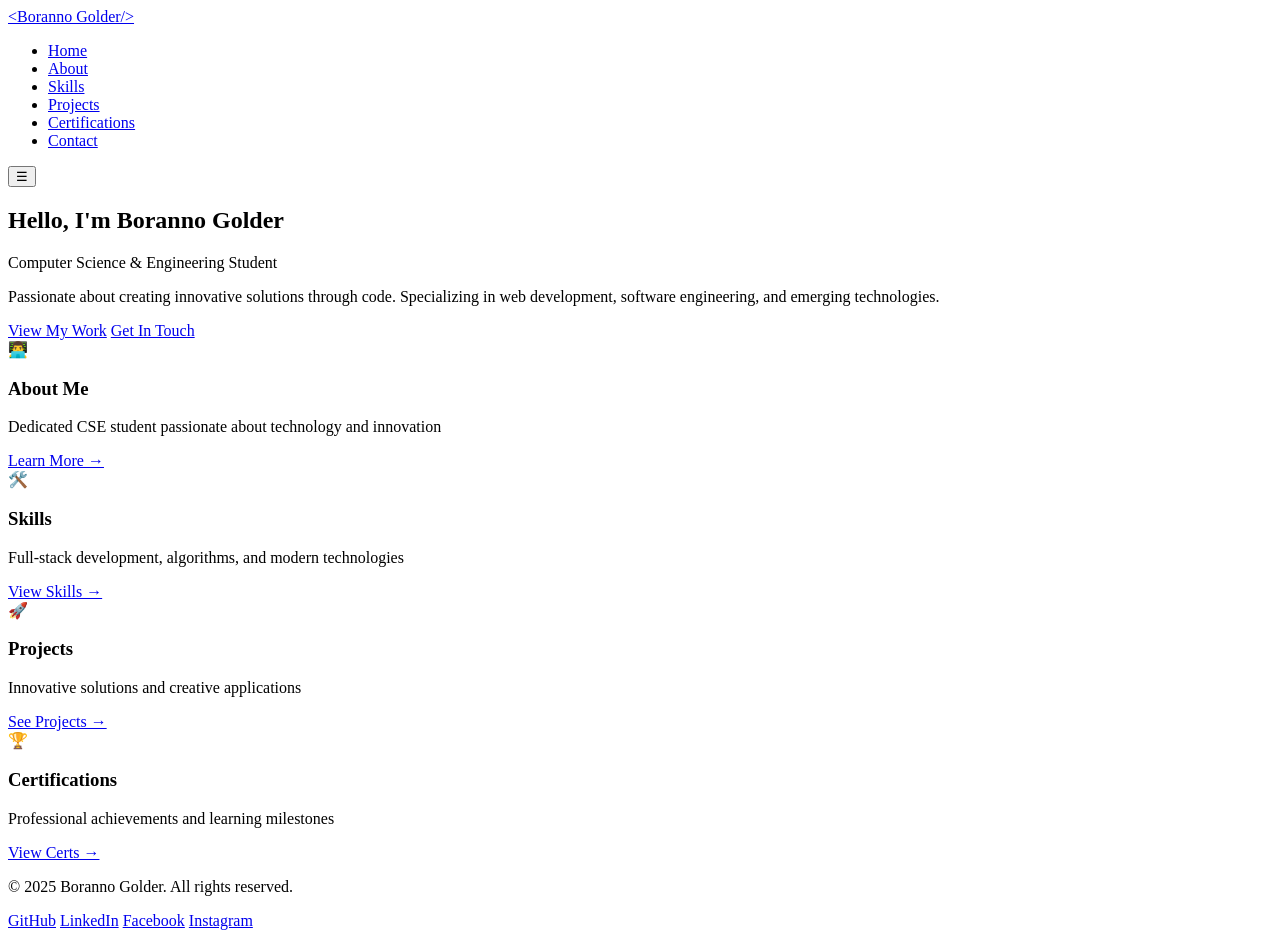
==== index.html @ efaedea8 "initial commit" ====
<!DOCTYPE html>
<html lang="en">
<head>
    <meta charset="UTF-8">
    <meta name="viewport" content="width=device-width, initial-scale=1.0">
    <title>Your Name - CSE Portfolio</title>
    <link rel="stylesheet" href="styles.css">
</head>
<body>
    <!-- Navigation -->
    <nav class="navbar" id="navbar">
        <div class="nav-container">
            <a href="index.html" class="logo">&lt;Boranno Golder/&gt;</a>
            <ul class="nav-links" id="nav-links">
                <li><a href="index.html" class="nav-link active">Home</a></li>
                <li><a href="about.html" class="nav-link">About</a></li>
                <li><a href="skills.html" class="nav-link">Skills</a></li>
                <li><a href="projects.html" class="nav-link">Projects</a></li>
                <li><a href="certifications.html" class="nav-link">Certifications</a></li>
                <li><a href="contact.html" class="nav-link">Contact</a></li>
            </ul>
            <button class="mobile-menu-btn" id="mobile-menu-btn">☰</button>
        </div>
    </nav>

    <main>
        <!-- Home Section -->
        <section class="section home-section visible">
            <div class="section-content">
                <h1 class="hero-title">Hello, I'm Boranno Golder</h1>
                <p class="hero-subtitle">Computer Science & Engineering Student</p>
                <p class="hero-description">
                    Passionate about creating innovative solutions through code. 
                    Specializing in web development, software engineering, and emerging technologies.
                </p>
                <div class="cta-buttons">
                    <a href="projects.html" class="btn">View My Work</a>
                    <a href="contact.html" class="btn secondary">Get In Touch</a>
                </div>
            </div>
        </section>

        <!-- Quick Overview Section -->
        <section class="section overview-section visible">
            <div class="section-content">
                <div class="overview-grid">
                    <div class="overview-card">
                        <div class="card-icon">👨‍💻</div>
                        <h3>About Me</h3>
                        <p>Dedicated CSE student passionate about technology and innovation</p>
                        <a href="about.html" class="card-link">Learn More →</a>
                    </div>
                    <div class="overview-card">
                        <div class="card-icon">🛠️</div>
                        <h3>Skills</h3>
                        <p>Full-stack development, algorithms, and modern technologies</p>
                        <a href="skills.html" class="card-link">View Skills →</a>
                    </div>
                    <div class="overview-card">
                        <div class="card-icon">🚀</div>
                        <h3>Projects</h3>
                        <p>Innovative solutions and creative applications</p>
                        <a href="projects.html" class="card-link">See Projects →</a>
                    </div>
                    <div class="overview-card">
                        <div class="card-icon">🏆</div>
                        <h3>Certifications</h3>
                        <p>Professional achievements and learning milestones</p>
                        <a href="certifications.html" class="card-link">View Certs →</a>
                    </div>
                </div>
            </div>
        </section>
    </main>

    <footer class="footer">
        <div class="footer-content">
            <p>&copy; 2025 Boranno Golder. All rights reserved.</p>
            <div class="social-links">
                <a href="https://github.com/boranno" class="social-link">GitHub</a>
                <a href="https://www.linkedin.com/in/boranno-golder/" class="social-link">LinkedIn</a>
                <a href="https://www.facebook.com/boranno.golder.7" class="social-link">Facebook</a>
                <a href="https://www.instagram.com/boranno_golder/" class="social-link">Instagram</a>
            </div>
        </div>
    </footer>

    <script src="script.js"></script>
</body>
</html>
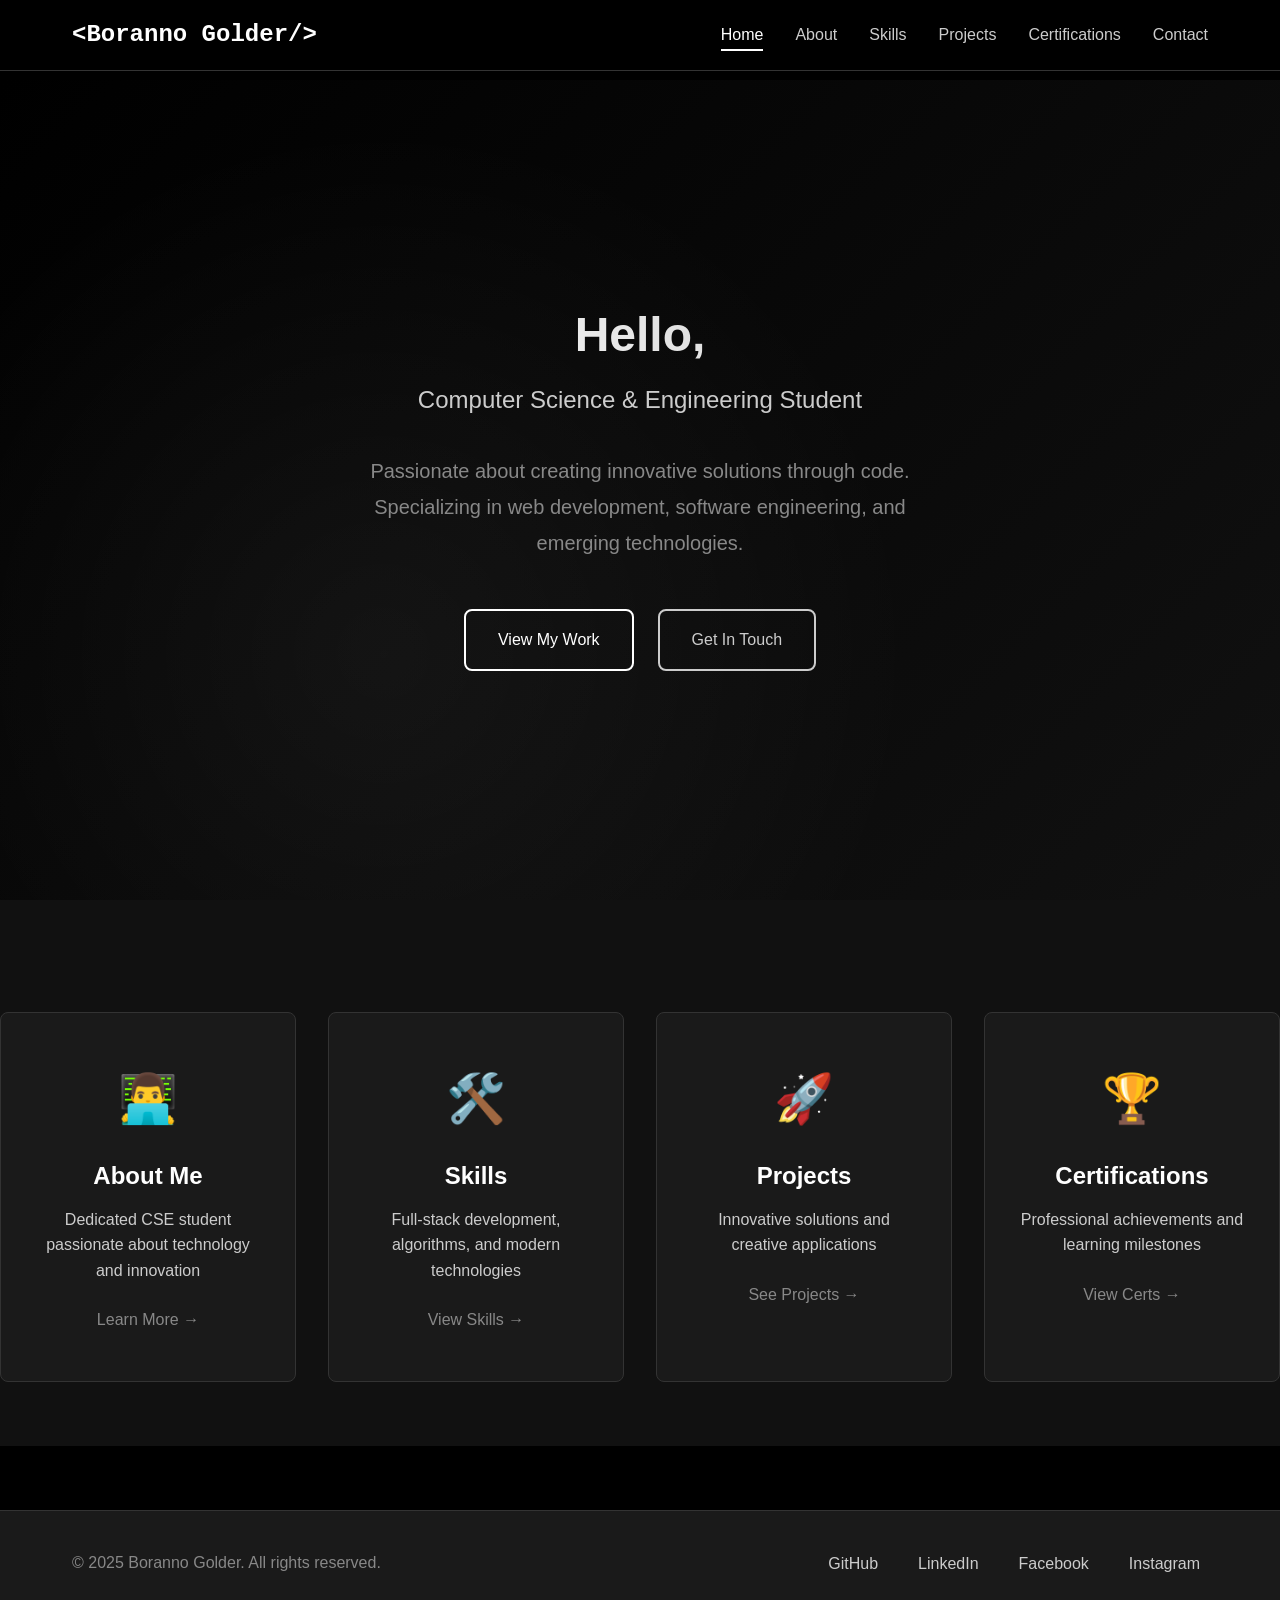
==== commit ec246214: "new change" ====
--- a/index.html
+++ b/index.html
@@ -3,7 +3,7 @@
 <head>
     <meta charset="UTF-8">
     <meta name="viewport" content="width=device-width, initial-scale=1.0">
-    <title>Your Name - CSE Portfolio</title>
+    <title>Boranno Golder - CSE Portfolio</title>
     <link rel="stylesheet" href="styles.css">
 </head>
 <body>
@@ -87,4 +87,4 @@
 
     <script src="script.js"></script>
 </body>
-</html>+</html>
--- a/styles.css
+++ b/styles.css
@@ -0,0 +1,826 @@
+/* ===== ROOT CSS VARIABLES ===== */
+/* Customize these values to change the entire site's appearance */
+
+:root {
+    /* Color Palette - Customize these values */
+    --primary-bg: #000000;
+    --secondary-bg: #111111;
+    --card-bg: #1a1a1a;
+    --text-primary: #ffffff;
+    --text-secondary: #cccccc;
+    --text-muted: #888888;
+    --accent-color: #ffffff;
+    --border-color: #333333;
+    --hover-bg: #222222;
+    
+    /* Typography - Customize fonts and sizes */
+    --font-primary: 'Segoe UI', Tahoma, Geneva, Verdana, sans-serif;
+    --font-mono: 'Courier New', monospace;
+    --font-size-base: 16px;
+    --font-size-sm: 0.875rem;
+    --font-size-lg: 1.25rem;
+    --font-size-xl: 1.5rem;
+    --font-size-2xl: 2rem;
+    --font-size-3xl: 3rem;
+    
+    /* Spacing - Customize layout spacing */
+    --spacing-xs: 0.5rem;
+    --spacing-sm: 1rem;
+    --spacing-md: 1.5rem;
+    --spacing-lg: 2rem;
+    --spacing-xl: 3rem;
+    --spacing-2xl: 4rem;
+    
+    /* Animation - Customize transition speeds */
+    --transition-fast: 0.2s;
+    --transition-normal: 0.3s;
+    --transition-slow: 0.5s;
+    
+    /* Layout - Customize breakpoints and sizes */
+    --max-width: 1200px;
+    --border-radius: 8px;
+    --box-shadow: 0 4px 6px rgba(255, 255, 255, 0.1);
+    
+    /* Responsive breakpoints */
+    --breakpoint-sm: 480px;
+    --breakpoint-md: 768px;
+    --breakpoint-lg: 1024px;
+    --breakpoint-xl: 1200px;
+}
+
+/* ===== RESET AND BASE STYLES ===== */
+* {
+    margin: 0;
+    padding: 0;
+    box-sizing: border-box;
+}
+
+*::before,
+*::after {
+    box-sizing: border-box;
+}
+
+html {
+    scroll-behavior: smooth;
+}
+
+body {
+    font-family: var(--font-primary);
+    background-color: var(--primary-bg);
+    color: var(--text-primary);
+    line-height: 1.6;
+    font-size: var(--font-size-base);
+    overflow-x: hidden;
+    -webkit-font-smoothing: antialiased;
+    -moz-osx-font-smoothing: grayscale;
+}
+
+/* ===== TYPOGRAPHY BASE ===== */
+h1, h2, h3, h4, h5, h6 {
+    font-weight: 600;
+    line-height: 1.2;
+    margin-bottom: var(--spacing-sm);
+}
+
+h1 { font-size: var(--font-size-3xl); }
+h2 { font-size: var(--font-size-2xl); }
+h3 { font-size: var(--font-size-xl); }
+h4 { font-size: var(--font-size-lg); }
+h5 { font-size: var(--font-size-base); }
+h6 { font-size: var(--font-size-sm); }
+
+p {
+    margin-bottom: var(--spacing-md);
+    color: var(--text-secondary);
+    line-height: 1.8;
+}
+
+a {
+    color: var(--accent-color);
+    text-decoration: none;
+    transition: color var(--transition-fast) ease;
+}
+
+a:hover {
+    color: var(--text-primary);
+}
+
+/* ===== LAYOUT COMPONENTS ===== */
+.container {
+    max-width: var(--max-width);
+    margin: 0 auto;
+    padding: 0 var(--spacing-lg);
+}
+
+.section {
+    padding: var(--spacing-2xl) 0;
+    background: linear-gradient(135deg, var(--primary-bg) 0%, var(--secondary-bg) 100%);
+}
+
+.section-header {
+    text-align: center;
+    margin-bottom: var(--spacing-xl);
+}
+
+.section-header h2 {
+    color: var(--accent-color);
+    margin-bottom: var(--spacing-sm);
+}
+
+.section-header p {
+    color: var(--text-secondary);
+    max-width: 600px;
+    margin: 0 auto;
+}
+
+/* ===== COMMON UI COMPONENTS ===== */
+.btn {
+    display: inline-flex;
+    align-items: center;
+    gap: var(--spacing-xs);
+    padding: var(--spacing-sm) var(--spacing-lg);
+    border: 2px solid var(--accent-color);
+    background: transparent;
+    color: var(--accent-color);
+    text-decoration: none;
+    border-radius: var(--border-radius);
+    transition: all var(--transition-normal) ease;
+    font-weight: 500;
+    cursor: pointer;
+    font-family: inherit;
+    font-size: inherit;
+}
+
+.btn:hover {
+    background: var(--accent-color);
+    color: var(--primary-bg);
+    transform: translateY(-2px);
+    box-shadow: var(--box-shadow);
+}
+
+.btn.secondary {
+    border-color: var(--text-secondary);
+    color: var(--text-secondary);
+}
+
+.btn.secondary:hover {
+    background: var(--text-secondary);
+    color: var(--primary-bg);
+}
+
+.btn.primary {
+    background: var(--accent-color);
+    color: var(--primary-bg);
+}
+
+.btn.primary:hover {
+    background: transparent;
+    color: var(--accent-color);
+}
+
+/* ===== CARD COMPONENTS ===== */
+.card {
+    background: var(--card-bg);
+    border-radius: var(--border-radius);
+    border: 1px solid var(--border-color);
+    padding: var(--spacing-lg);
+    transition: all var(--transition-normal) ease;
+}
+
+.card:hover {
+    transform: translateY(-5px);
+    box-shadow: var(--box-shadow);
+}
+
+.card-header {
+    margin-bottom: var(--spacing-md);
+}
+
+.card-title {
+    color: var(--accent-color);
+    margin-bottom: var(--spacing-xs);
+}
+
+.card-content {
+    color: var(--text-secondary);
+}
+
+/* ===== FORM COMPONENTS ===== */
+.form-group {
+    margin-bottom: var(--spacing-md);
+}
+
+.form-group label {
+    display: block;
+    margin-bottom: var(--spacing-xs);
+    color: var(--text-secondary);
+    font-weight: 500;
+}
+
+.form-control {
+    width: 100%;
+    padding: var(--spacing-sm);
+    background: var(--hover-bg);
+    border: 1px solid var(--border-color);
+    border-radius: var(--border-radius);
+    color: var(--text-primary);
+    font-family: inherit;
+    font-size: inherit;
+    transition: border-color var(--transition-fast) ease;
+}
+
+.form-control:focus {
+    outline: none;
+    border-color: var(--accent-color);
+    box-shadow: 0 0 0 2px rgba(255, 255, 255, 0.1);
+}
+
+.form-control::placeholder {
+    color: var(--text-muted);
+}
+
+textarea.form-control {
+    resize: vertical;
+    min-height: 120px;
+}
+
+/* ===== GRID SYSTEM ===== */
+.grid {
+    display: grid;
+    gap: var(--spacing-lg);
+}
+
+.grid-2 { grid-template-columns: repeat(2, 1fr); }
+.grid-3 { grid-template-columns: repeat(3, 1fr); }
+.grid-4 { grid-template-columns: repeat(4, 1fr); }
+
+.grid-auto-fit {
+    grid-template-columns: repeat(auto-fit, minmax(300px, 1fr));
+}
+
+.grid-auto-fill {
+    grid-template-columns: repeat(auto-fill, minmax(300px, 1fr));
+}
+
+/* ===== UTILITY CLASSES ===== */
+.text-center { text-align: center; }
+.text-left { text-align: left; }
+.text-right { text-align: right; }
+
+.text-primary { color: var(--text-primary); }
+.text-secondary { color: var(--text-secondary); }
+.text-muted { color: var(--text-muted); }
+.text-accent { color: var(--accent-color); }
+
+.bg-primary { background-color: var(--primary-bg); }
+.bg-secondary { background-color: var(--secondary-bg); }
+.bg-card { background-color: var(--card-bg); }
+
+.hidden { display: none; }
+.visible { display: block; }
+
+.mb-0 { margin-bottom: 0; }
+.mb-xs { margin-bottom: var(--spacing-xs); }
+.mb-sm { margin-bottom: var(--spacing-sm); }
+.mb-md { margin-bottom: var(--spacing-md); }
+.mb-lg { margin-bottom: var(--spacing-lg); }
+.mb-xl { margin-bottom: var(--spacing-xl); }
+
+.mt-0 { margin-top: 0; }
+.mt-xs { margin-top: var(--spacing-xs); }
+.mt-sm { margin-top: var(--spacing-sm); }
+.mt-md { margin-top: var(--spacing-md); }
+.mt-lg { margin-top: var(--spacing-lg); }
+.mt-xl { margin-top: var(--spacing-xl); }
+
+/* ===== ANIMATIONS ===== */
+@keyframes fadeInUp {
+    from {
+        opacity: 0;
+        transform: translateY(30px);
+    }
+    to {
+        opacity: 1;
+        transform: translateY(0);
+    }
+}
+
+@keyframes fadeIn {
+    from { opacity: 0; }
+    to { opacity: 1; }
+}
+
+@keyframes slideInLeft {
+    from {
+        opacity: 0;
+        transform: translateX(-30px);
+    }
+    to {
+        opacity: 1;
+        transform: translateX(0);
+    }
+}
+
+@keyframes slideInRight {
+    from {
+        opacity: 0;
+        transform: translateX(30px);
+    }
+    to {
+        opacity: 1;
+        transform: translateX(0);
+    }
+}
+
+@keyframes pulse {
+    0%, 100% { transform: scale(1); }
+    50% { transform: scale(1.05); }
+}
+
+/* Animation utility classes */
+.animate-fadeInUp { animation: fadeInUp 1s ease both; }
+.animate-fadeIn { animation: fadeIn 1s ease both; }
+.animate-slideInLeft { animation: slideInLeft 1s ease both; }
+.animate-slideInRight { animation: slideInRight 1s ease both; }
+.animate-pulse { animation: pulse 2s infinite; }
+
+/* ===== SCROLLBAR CUSTOMIZATION ===== */
+::-webkit-scrollbar {
+    width: 8px;
+}
+
+::-webkit-scrollbar-track {
+    background: var(--primary-bg);
+}
+
+::-webkit-scrollbar-thumb {
+    background: var(--border-color);
+    border-radius: 4px;
+}
+
+::-webkit-scrollbar-thumb:hover {
+    background: var(--text-muted);
+}
+
+/* ===== RESPONSIVE DESIGN ===== */
+@media (max-width: 768px) {
+    :root {
+        --font-size-3xl: 2rem;
+        --font-size-2xl: 1.5rem;
+        --spacing-xl: 2rem;
+        --spacing-2xl: 3rem;
+    }
+    
+    .container {
+        padding: 0 var(--spacing-sm);
+    }
+    
+    .section {
+        padding: var(--spacing-xl) 0;
+    }
+    
+    .grid-2,
+    .grid-3,
+    .grid-4 {
+        grid-template-columns: 1fr;
+    }
+    
+    .btn {
+        width: 100%;
+        justify-content: center;
+    }
+}
+
+@media (max-width: 480px) {
+    .section {
+        padding: var(--spacing-lg) 0;
+    }
+    
+    .container {
+        padding: 0 var(--spacing-xs);
+    }
+}
+
+
+
+/* ===== HOME PAGE ADDITIONS TO ROOT CSS ===== */
+/* Add these styles to your existing root CSS */
+
+/* ===== NAVIGATION STYLES ===== */
+.navbar {
+    position: fixed;
+    top: 0;
+    width: 100%;
+    background: rgba(0, 0, 0, 0.95);
+    backdrop-filter: blur(10px);
+    z-index: 1000;
+    padding: var(--spacing-sm) 0;
+    border-bottom: 1px solid var(--border-color);
+    transition: all var(--transition-normal) ease;
+}
+
+.navbar.scrolled {
+    background: rgba(0, 0, 0, 0.98);
+    box-shadow: var(--box-shadow);
+}
+
+.nav-container {
+    max-width: var(--max-width);
+    margin: 0 auto;
+    display: flex;
+    justify-content: space-between;
+    align-items: center;
+    padding: 0 var(--spacing-lg);
+}
+
+.logo {
+    font-size: var(--font-size-xl);
+    font-weight: bold;
+    color: var(--accent-color);
+    text-decoration: none;
+    font-family: var(--font-mono);
+    transition: color var(--transition-fast) ease;
+}
+
+.logo:hover {
+    color: var(--text-primary);
+}
+
+.nav-links {
+    display: flex;
+    list-style: none;
+    gap: var(--spacing-lg);
+    margin: 0;
+    padding: 0;
+}
+
+.nav-link {
+    color: var(--text-secondary);
+    text-decoration: none;
+    transition: color var(--transition-fast) ease;
+    position: relative;
+    padding: var(--spacing-xs) 0;
+    font-weight: 500;
+}
+
+.nav-link:hover,
+.nav-link.active {
+    color: var(--accent-color);
+}
+
+.nav-link::after {
+    content: '';
+    position: absolute;
+    bottom: 0;
+    left: 0;
+    width: 0;
+    height: 2px;
+    background: var(--accent-color);
+    transition: width var(--transition-normal) ease;
+}
+
+.nav-link:hover::after,
+.nav-link.active::after {
+    width: 100%;
+}
+
+.mobile-menu-btn {
+    display: none;
+    background: none;
+    border: none;
+    color: var(--text-primary);
+    font-size: 1.5rem;
+    cursor: pointer;
+    padding: var(--spacing-xs);
+}
+
+/* ===== MAIN CONTENT ===== */
+main {
+    margin-top: 80px;
+}
+
+/* ===== HOME SECTION ===== */
+.home-section {
+    min-height: calc(100vh - 80px);
+    display: flex;
+    align-items: center;
+    justify-content: center;
+    text-align: center;
+    background: linear-gradient(135deg, var(--primary-bg) 0%, var(--secondary-bg) 100%);
+    position: relative;
+    overflow: hidden;
+}
+
+.home-section::before {
+    content: '';
+    position: absolute;
+    top: 0;
+    left: 0;
+    right: 0;
+    bottom: 0;
+    background: radial-gradient(circle at 30% 70%, rgba(255, 255, 255, 0.05) 0%, transparent 50%);
+    pointer-events: none;
+}
+
+.hero-title {
+    font-size: var(--font-size-3xl);
+    margin-bottom: var(--spacing-sm);
+    background: linear-gradient(45deg, var(--accent-color), var(--text-secondary));
+    background-clip: text;
+    -webkit-background-clip: text;
+    -webkit-text-fill-color: transparent;
+    animation: fadeInUp 1s ease;
+    font-weight: 700;
+    line-height: 1.1;
+}
+
+.hero-subtitle {
+    font-size: var(--font-size-xl);
+    color: var(--text-secondary);
+    margin-bottom: var(--spacing-lg);
+    animation: fadeInUp 1s ease 0.2s both;
+    font-weight: 500;
+}
+
+.hero-description {
+    font-size: var(--font-size-lg);
+    color: var(--text-muted);
+    max-width: 600px;
+    margin: 0 auto var(--spacing-xl);
+    animation: fadeInUp 1s ease 0.4s both;
+    line-height: 1.8;
+}
+
+.cta-buttons {
+    display: flex;
+    gap: var(--spacing-md);
+    justify-content: center;
+    flex-wrap: wrap;
+    animation: fadeInUp 1s ease 0.6s both;
+}
+
+/* ===== OVERVIEW SECTION ===== */
+.overview-section {
+    background: var(--secondary-bg);
+    padding: var(--spacing-2xl) 0;
+}
+
+.overview-grid {
+    display: grid;
+    grid-template-columns: repeat(auto-fit, minmax(280px, 1fr));
+    gap: var(--spacing-lg);
+    margin-top: var(--spacing-xl);
+}
+
+.overview-card {
+    background: var(--card-bg);
+    padding: var(--spacing-xl) var(--spacing-lg);
+    border-radius: var(--border-radius);
+    border: 1px solid var(--border-color);
+    text-align: center;
+    transition: all var(--transition-normal) ease;
+    position: relative;
+    overflow: hidden;
+}
+
+.overview-card:hover {
+    transform: translateY(-10px);
+    box-shadow: var(--box-shadow);
+    border-color: var(--accent-color);
+}
+
+.overview-card::before {
+    content: '';
+    position: absolute;
+    top: 0;
+    left: -100%;
+    width: 100%;
+    height: 100%;
+    background: linear-gradient(90deg, transparent, rgba(255, 255, 255, 0.05), transparent);
+    transition: left var(--transition-slow) ease;
+}
+
+.overview-card:hover::before {
+    left: 100%;
+}
+
+.card-icon {
+    font-size: 3rem;
+    margin-bottom: var(--spacing-md);
+    display: block;
+}
+
+.overview-card h3 {
+    color: var(--accent-color);
+    margin-bottom: var(--spacing-sm);
+    font-size: var(--font-size-xl);
+}
+
+.overview-card p {
+    color: var(--text-secondary);
+    margin-bottom: var(--spacing-md);
+    line-height: 1.6;
+}
+
+.card-link {
+    color: var(--text-muted);
+    text-decoration: none;
+    font-weight: 500;
+    transition: color var(--transition-fast) ease;
+    display: inline-flex;
+    align-items: center;
+    gap: var(--spacing-xs);
+}
+
+.card-link:hover {
+    color: var(--accent-color);
+}
+
+/* ===== ABOUT SECTION ===== */
+.about-section .section-content {
+    max-width: var(--max-width);
+    margin: 0 auto;
+    padding: 0 var(--spacing-lg);
+}
+
+.about-hero {
+    display: grid;
+    grid-template-columns: minmax(260px, 380px) 1fr;
+    gap: var(--spacing-2xl);
+    align-items: center;
+    padding: var(--spacing-xl) 0;
+}
+
+.about-image {
+    position: relative;
+    display: flex;
+    justify-content: center;
+    align-items: center;
+}
+
+.image-frame {
+    position: relative;
+    width: 100%;
+    border-radius: 32px;
+    overflow: hidden;
+    padding: 10px;
+    background: linear-gradient(145deg, rgba(255, 255, 255, 0.08), rgba(255, 255, 255, 0.02));
+    box-shadow: 0 25px 55px rgba(0, 0, 0, 0.35);
+}
+
+.about-photo {
+    display: block;
+    width: 100%;
+    aspect-ratio: 1 / 1;
+    object-fit: cover;
+    border-radius: 24px;
+    transition: transform var(--transition-normal) ease, filter var(--transition-normal) ease;
+}
+
+.about-image::after {
+    content: '';
+    position: absolute;
+    bottom: -10px;
+    right: -10px;
+    width: 85%;
+    height: 85%;
+    background: rgba(255, 255, 255, 0.06);
+    border-radius: 32px;
+    filter: blur(20px);
+    z-index: -1;
+}
+
+.about-photo:hover {
+    transform: scale(1.02);
+}
+
+.about-content .page-title {
+    font-size: var(--font-size-3xl);
+    color: var(--accent-color);
+    margin-bottom: var(--spacing-md);
+    line-height: 1.05;
+}
+
+.about-intro {
+    color: var(--text-secondary);
+    font-size: var(--font-size-lg);
+    line-height: 1.9;
+    max-width: 720px;
+}
+
+@media (max-width: 900px) {
+    .about-hero {
+        grid-template-columns: 1fr;
+        text-align: center;
+    }
+
+    .about-content {
+        align-self: center;
+    }
+}
+
+@media (max-width: 560px) {
+    .image-frame {
+        padding: 8px;
+    }
+
+    .about-image::after {
+        display: none;
+    }
+}
+
+/* ===== FOOTER ===== */
+.footer {
+    background: var(--card-bg);
+    border-top: 1px solid var(--border-color);
+    padding: var(--spacing-lg) 0;
+    margin-top: var(--spacing-2xl);
+}
+
+.footer-content {
+    max-width: var(--max-width);
+    margin: 0 auto;
+    padding: 0 var(--spacing-lg);
+    display: flex;
+    justify-content: space-between;
+    align-items: center;
+    flex-wrap: wrap;
+    gap: var(--spacing-md);
+}
+
+.footer-content p {
+    color: var(--text-muted);
+    margin: 0;
+}
+
+.social-links {
+    display: flex;
+    gap: var(--spacing-md);
+}
+
+.social-link {
+    color: var(--text-secondary);
+    text-decoration: none;
+    transition: color var(--transition-fast) ease;
+    padding: var(--spacing-xs);
+}
+
+.social-link:hover {
+    color: var(--accent-color);
+}
+
+/* ===== RESPONSIVE UPDATES ===== */
+@media (max-width: 768px) {
+    .nav-links {
+        display: none;
+        position: absolute;
+        top: 100%;
+        left: 0;
+        width: 100%;
+        background: var(--primary-bg);
+        flex-direction: column;
+        padding: var(--spacing-md);
+        border-top: 1px solid var(--border-color);
+        box-shadow: var(--box-shadow);
+    }
+    
+    .nav-links.active {
+        display: flex;
+    }
+    
+    .mobile-menu-btn {
+        display: block;
+    }
+    
+    .hero-title {
+        font-size: var(--font-size-2xl);
+    }
+    
+    .cta-buttons {
+        flex-direction: column;
+        align-items: center;
+    }
+    
+    .overview-grid {
+        grid-template-columns: 1fr;
+    }
+    
+    .footer-content {
+        flex-direction: column;
+        text-align: center;
+    }
+}
+
+@media (max-width: 480px) {
+    .nav-container {
+        padding: 0 var(--spacing-sm);
+    }
+    
+    .home-section .section-content {
+        padding: var(--spacing-lg) var(--spacing-sm);
+    }
+    
+    .overview-card {
+        padding: var(--spacing-lg);
+    }
+}
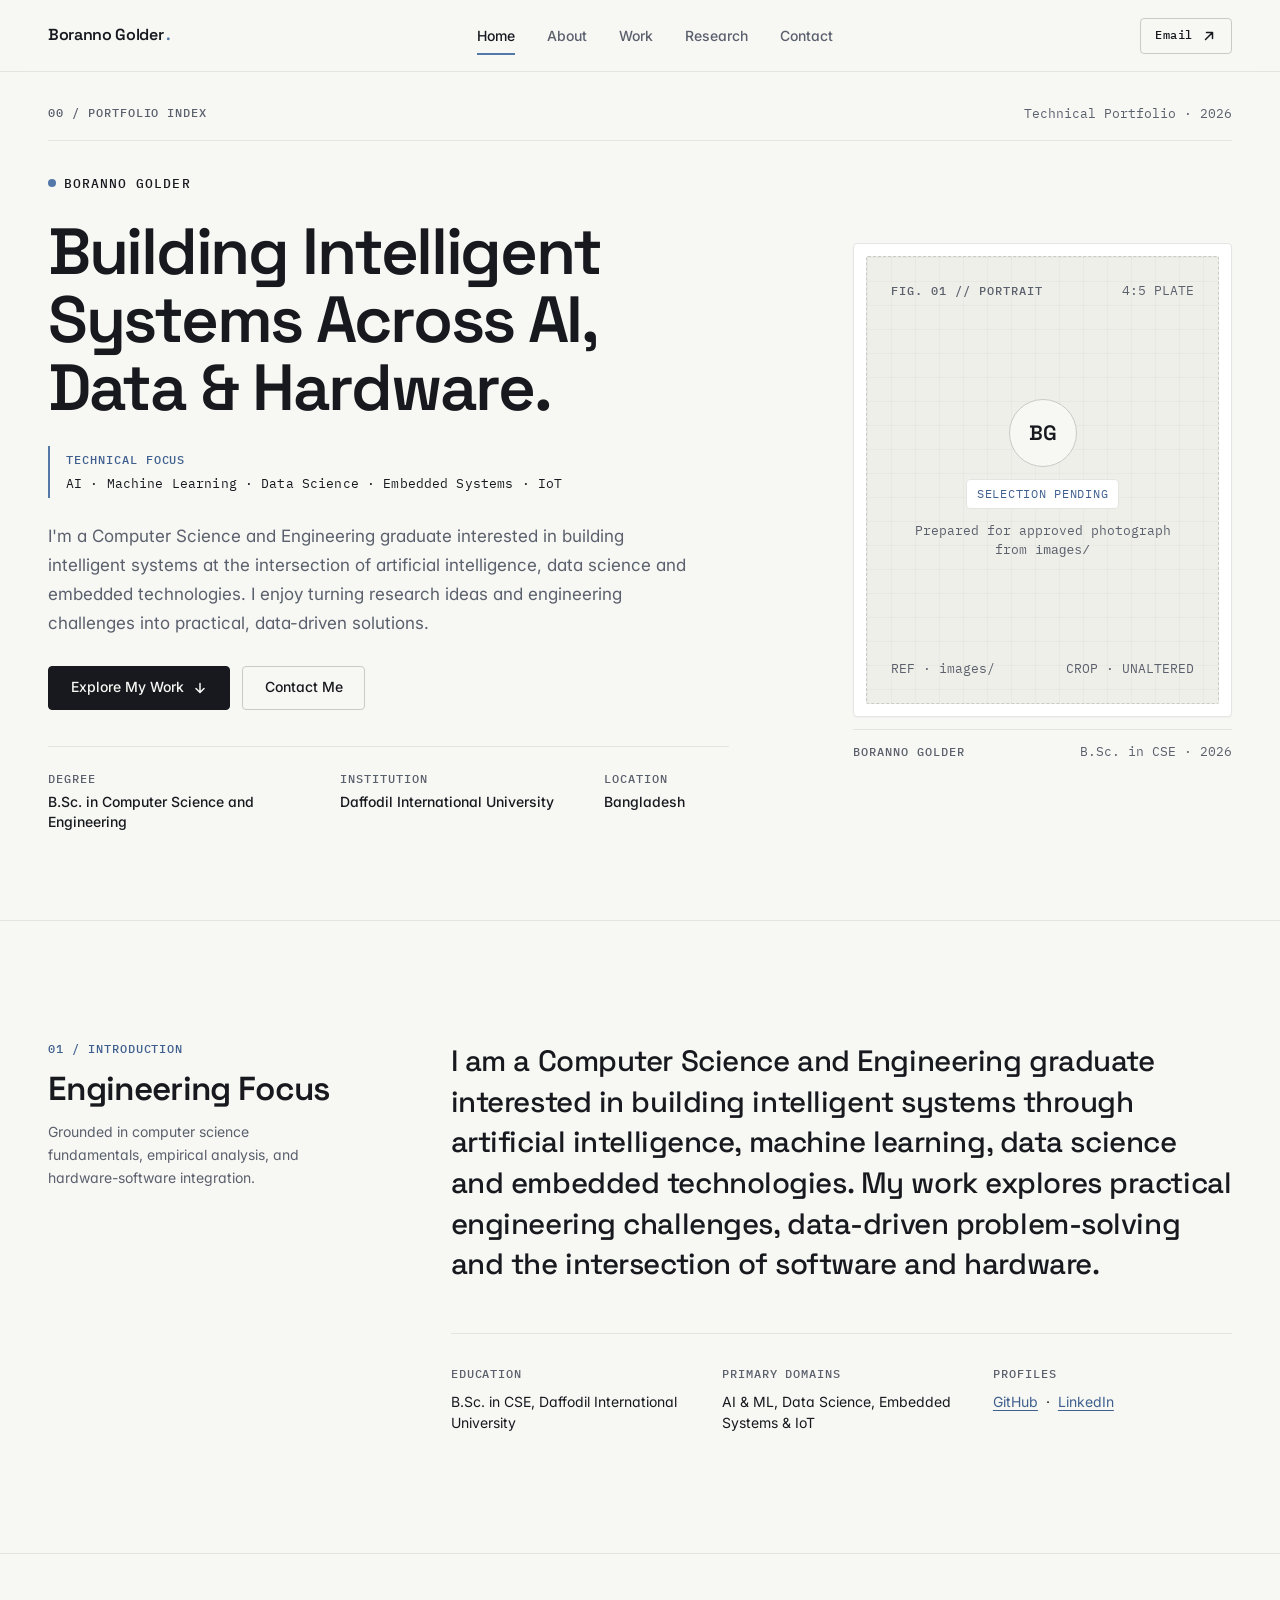
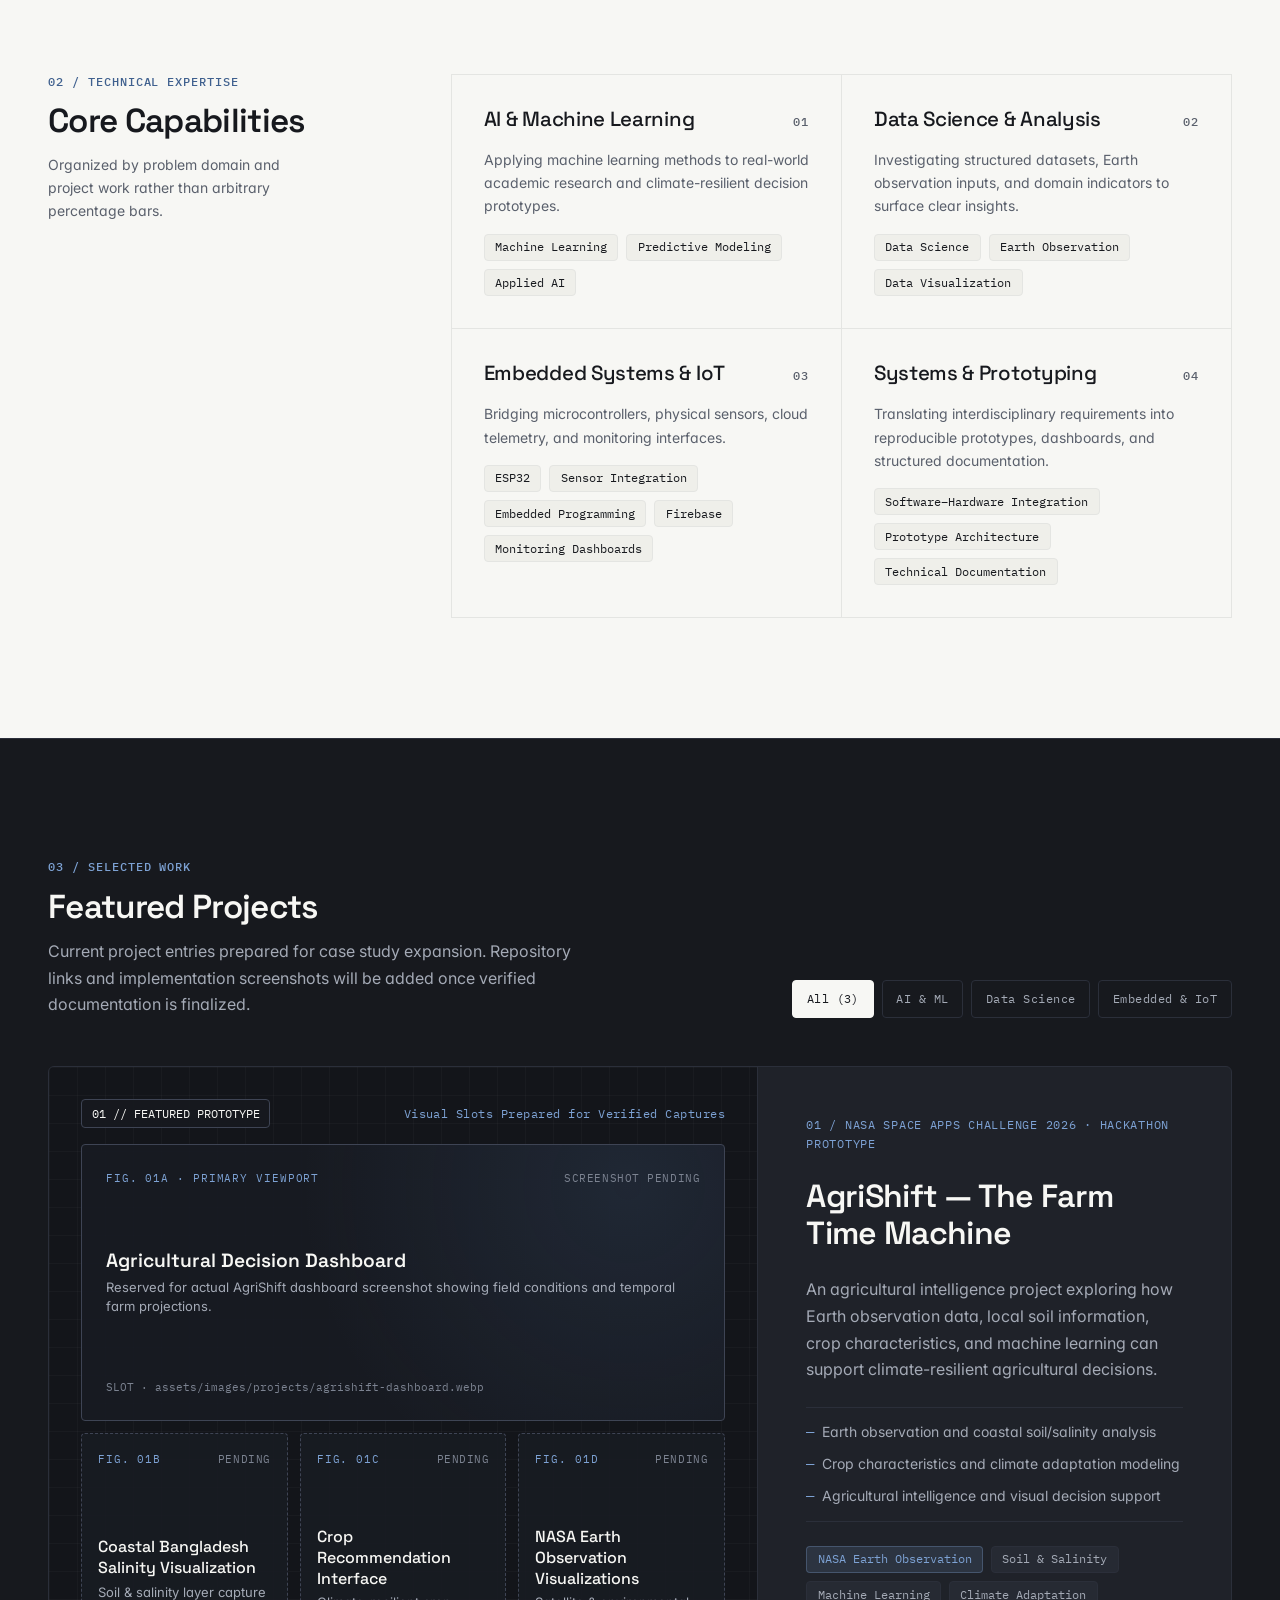
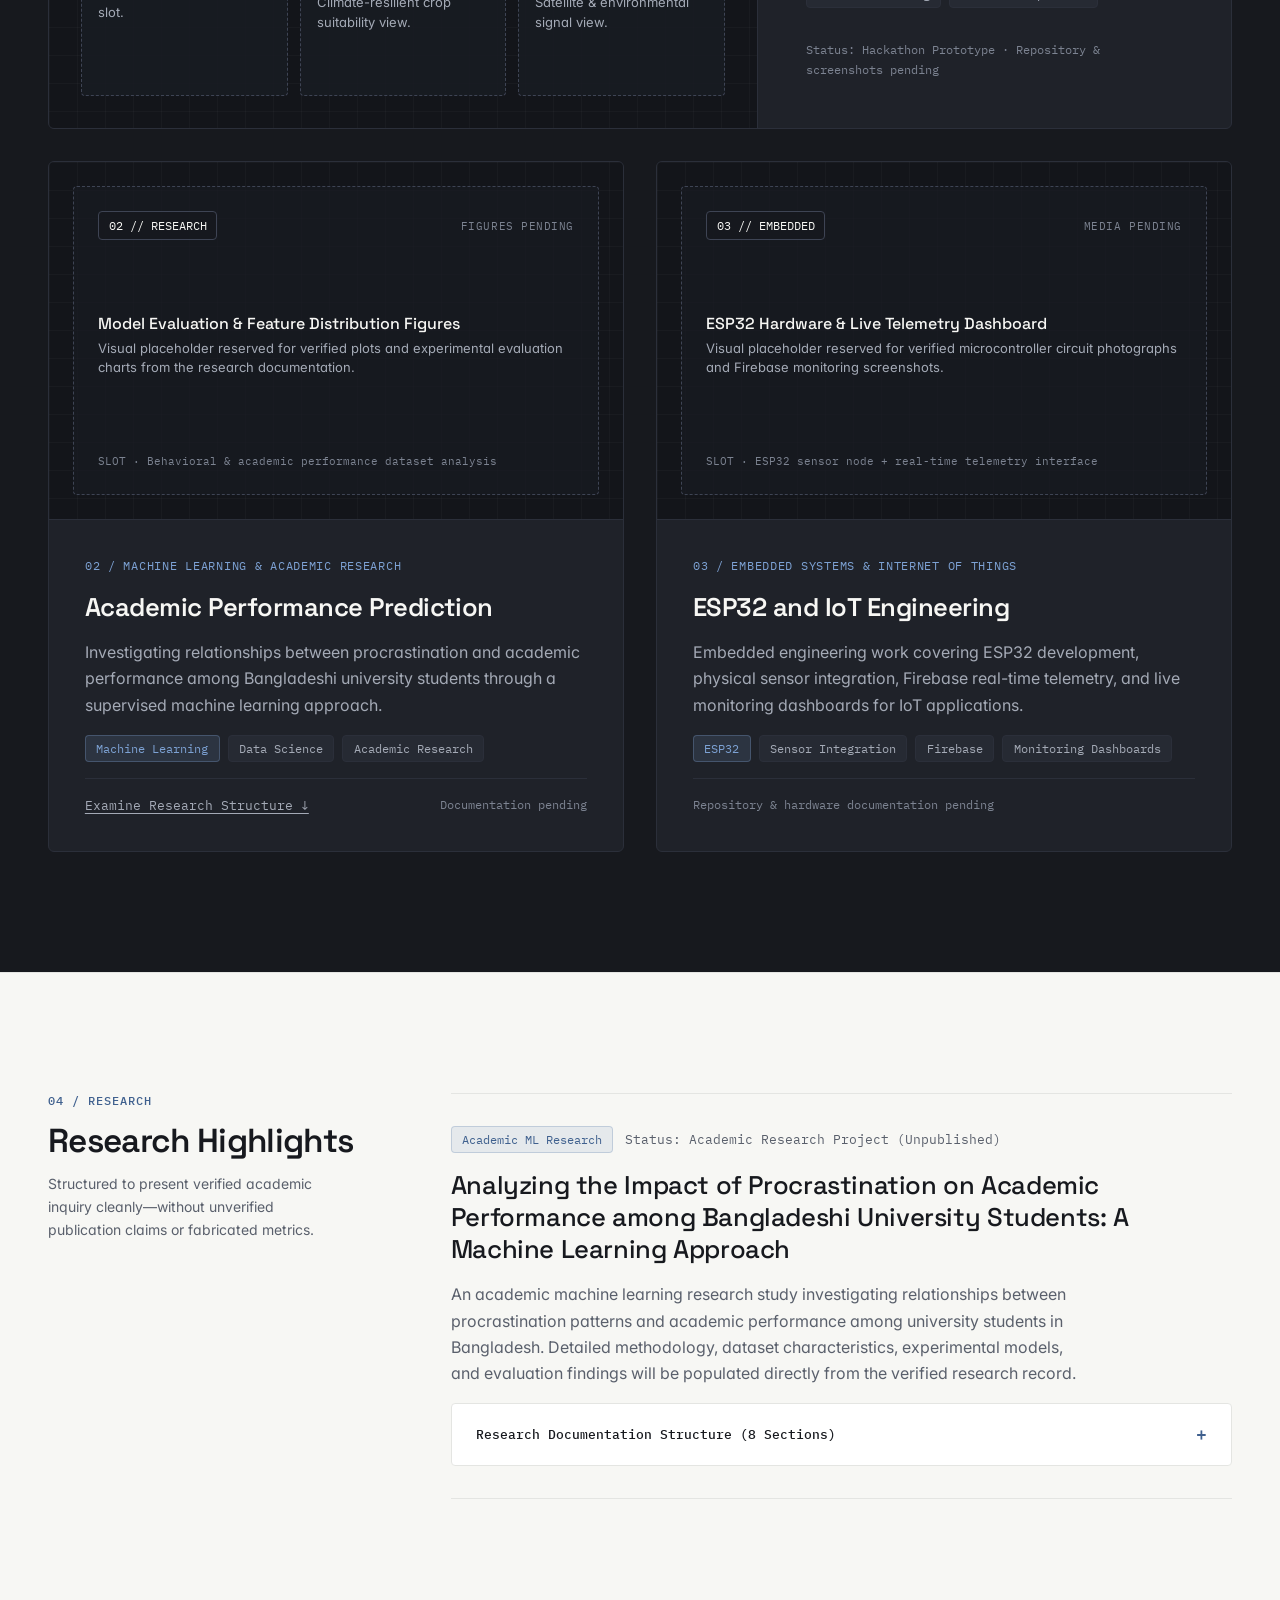
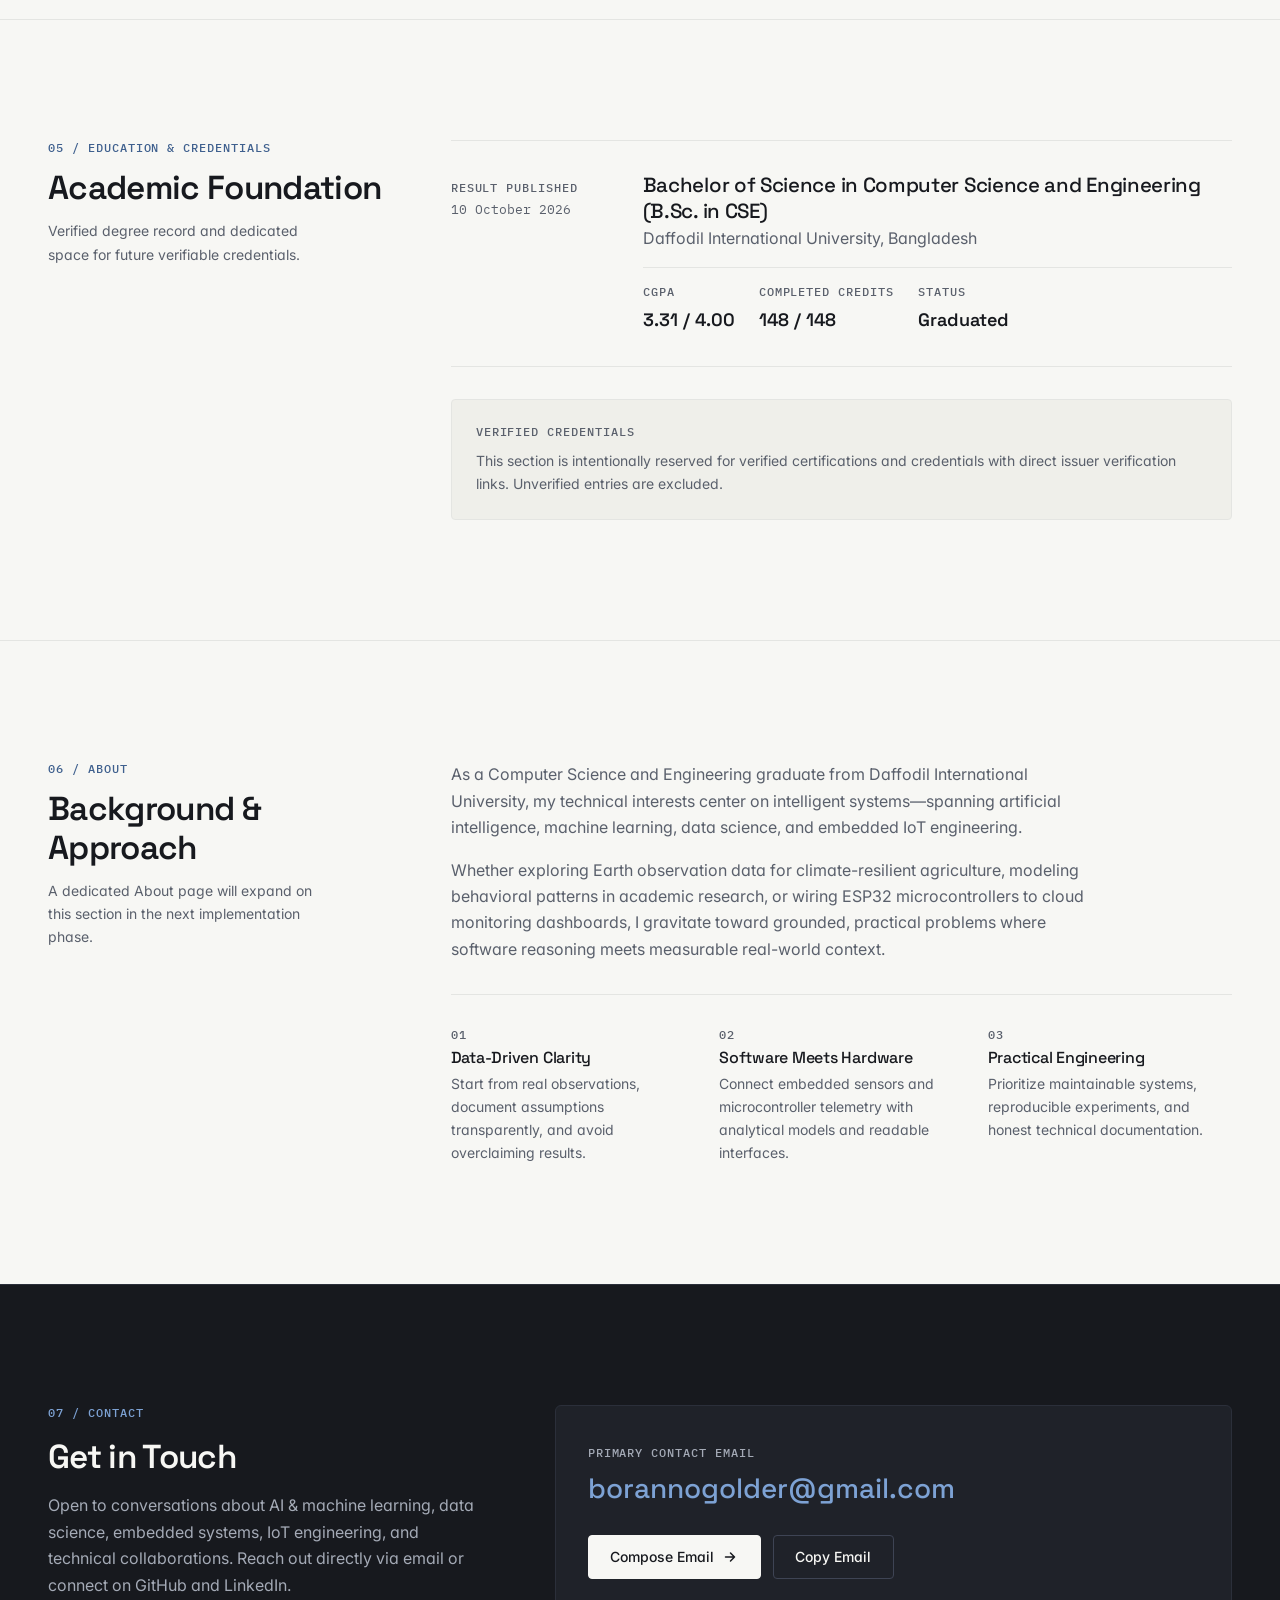
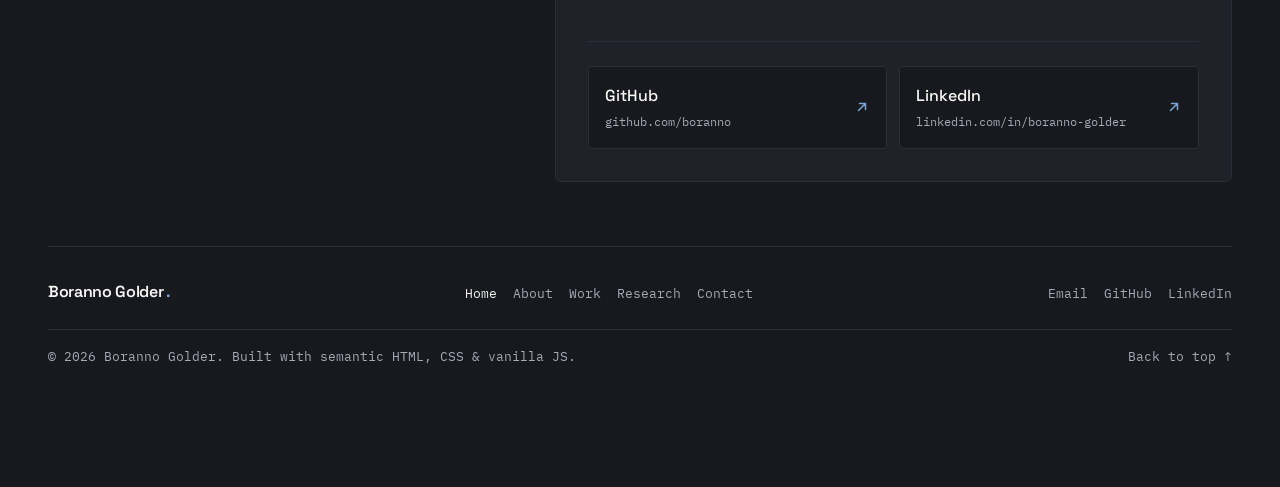
==== commit 99e31212: "New Portfolio Design" ====
--- a/index.html
+++ b/index.html
@@ -1,90 +1,890 @@
 <!DOCTYPE html>
-<html lang="en">
+<html lang="en" data-page="home" data-root="./">
 <head>
-    <meta charset="UTF-8">
-    <meta name="viewport" content="width=device-width, initial-scale=1.0">
-    <title>Boranno Golder - CSE Portfolio</title>
-    <link rel="stylesheet" href="styles.css">
+  <meta charset="UTF-8">
+  <meta name="viewport" content="width=device-width, initial-scale=1.0">
+  <title>Boranno Golder — AI &amp; Machine Learning, Data Science, Embedded Systems &amp; IoT</title>
+  <meta
+    name="description"
+    content="Portfolio of Boranno Golder, Computer Science and Engineering graduate focused on AI & Machine Learning, Data Science, and Embedded Systems & IoT."
+  >
+  <meta property="og:title" content="Boranno Golder — Technical Portfolio">
+  <meta
+    property="og:description"
+    content="Computer Science and Engineering graduate exploring intelligent systems through AI, machine learning, data science, and embedded technologies."
+  >
+  <meta property="og:type" content="website">
+  <link rel="icon" type="image/svg+xml" href="assets/icons/favicon.svg">
+
+  <!-- Typography: Space Grotesk, Inter, IBM Plex Mono -->
+  <link rel="preconnect" href="https://fonts.googleapis.com">
+  <link rel="preconnect" href="https://fonts.gstatic.com" crossorigin>
+  <link
+    href="https://fonts.googleapis.com/css2?family=IBM+Plex+Mono:wght@400;500&family=Inter:wght@400;500;600&family=Space+Grotesk:wght@500;600;700&display=swap"
+    rel="stylesheet"
+  >
+
+  <!-- Modular Design System -->
+  <link rel="stylesheet" href="assets/css/tokens.css">
+  <link rel="stylesheet" href="assets/css/base.css">
+  <link rel="stylesheet" href="assets/css/layout.css">
+  <link rel="stylesheet" href="assets/css/components.css">
+  <link rel="stylesheet" href="assets/css/pages/home.css">
+
+  <script type="application/ld+json">
+    {
+      "@context": "https://schema.org",
+      "@type": "Person",
+      "name": "Boranno Golder",
+      "email": "mailto:borannogolder@gmail.com",
+      "alumniOf": {
+        "@type": "CollegeOrUniversity",
+        "name": "Daffodil International University"
+      },
+      "sameAs": [
+        "https://github.com/boranno",
+        "https://www.linkedin.com/in/boranno-golder/"
+      ]
+    }
+  </script>
 </head>
-<body>
-    <!-- Navigation -->
-    <nav class="navbar" id="navbar">
-        <div class="nav-container">
-            <a href="index.html" class="logo">&lt;Boranno Golder/&gt;</a>
-            <ul class="nav-links" id="nav-links">
-                <li><a href="index.html" class="nav-link active">Home</a></li>
-                <li><a href="about.html" class="nav-link">About</a></li>
-                <li><a href="skills.html" class="nav-link">Skills</a></li>
-                <li><a href="projects.html" class="nav-link">Projects</a></li>
-                <li><a href="certifications.html" class="nav-link">Certifications</a></li>
-                <li><a href="contact.html" class="nav-link">Contact</a></li>
+<body id="top">
+  <a class="skip-link" href="#main-content">Skip to main content</a>
+
+  <!-- Sticky Editorial Header -->
+  <header class="site-header" data-header>
+    <div class="container header-inner">
+      <a class="wordmark" href="./index.html" aria-label="Boranno Golder — Home">
+        Boranno Golder<span class="wordmark-dot" aria-hidden="true">.</span>
+      </a>
+
+      <nav class="primary-nav" aria-label="Primary">
+        <ul class="nav-list">
+          <li><a class="nav-link is-active" href="./index.html" aria-current="page">Home</a></li>
+          <li><a class="nav-link" href="about/index.html">About</a></li>
+          <li><a class="nav-link" href="work/index.html">Work</a></li>
+          <li><a class="nav-link" href="research/index.html">Research</a></li>
+          <li><a class="nav-link" href="contact/index.html">Contact</a></li>
+        </ul>
+      </nav>
+
+      <div class="header-actions">
+        <a class="btn btn--secondary btn--sm" href="mailto:borannogolder@gmail.com">
+          Email
+          <svg class="arrow-right" viewBox="0 0 16 16" fill="none" aria-hidden="true">
+            <path d="M4.5 11.5L11.5 4.5M11.5 4.5H5.5M11.5 4.5V10.5" stroke="currentColor" stroke-width="1.5" stroke-linecap="round" stroke-linejoin="round"/>
+          </svg>
+        </a>
+      </div>
+
+      <button
+        class="menu-toggle"
+        type="button"
+        data-menu-toggle
+        aria-expanded="false"
+        aria-controls="mobile-nav"
+        aria-label="Open navigation menu"
+      >
+        <svg class="icon-menu" viewBox="0 0 20 20" fill="none" aria-hidden="true">
+          <path d="M3 6H17M3 10H17M3 14H17" stroke="currentColor" stroke-width="1.5" stroke-linecap="round"/>
+        </svg>
+        <svg class="icon-close" viewBox="0 0 20 20" fill="none" aria-hidden="true">
+          <path d="M5 5L15 15M15 5L5 15" stroke="currentColor" stroke-width="1.5" stroke-linecap="round"/>
+        </svg>
+      </button>
+    </div>
+  </header>
+
+  <!-- Mobile Navigation Drawer -->
+  <div class="mobile-drawer" id="mobile-nav" data-mobile-drawer hidden>
+    <nav aria-label="Mobile navigation">
+      <ul class="mobile-nav-list">
+        <li class="mobile-nav-item">
+          <a class="mobile-nav-link" href="./index.html" aria-current="page">
+            <span>Home</span>
+            <span class="mono-label">00 / HOME</span>
+          </a>
+        </li>
+        <li class="mobile-nav-item">
+          <a class="mobile-nav-link" href="about/index.html">
+            <span>About</span>
+            <span class="mono-label">01 / ABOUT</span>
+          </a>
+        </li>
+        <li class="mobile-nav-item">
+          <a class="mobile-nav-link" href="work/index.html">
+            <span>Work</span>
+            <span class="mono-label">02 / WORK</span>
+          </a>
+        </li>
+        <li class="mobile-nav-item">
+          <a class="mobile-nav-link" href="research/index.html">
+            <span>Research</span>
+            <span class="mono-label">03 / RESEARCH</span>
+          </a>
+        </li>
+        <li class="mobile-nav-item">
+          <a class="mobile-nav-link" href="contact/index.html">
+            <span>Contact</span>
+            <span class="mono-label">04 / CONTACT</span>
+          </a>
+        </li>
+      </ul>
+    </nav>
+    <div class="mobile-drawer-footer">
+      <a class="mono-meta" href="mailto:borannogolder@gmail.com">borannogolder@gmail.com</a>
+      <a class="mono-meta" href="https://github.com/boranno" target="_blank" rel="noopener noreferrer">GitHub</a>
+      <a class="mono-meta" href="https://www.linkedin.com/in/boranno-golder/" target="_blank" rel="noopener noreferrer">LinkedIn</a>
+    </div>
+  </div>
+
+  <main id="main-content">
+    <!-- ====================================================================
+         01. HOMEPAGE HERO (Light Editorial Canvas)
+         ==================================================================== -->
+    <section class="band band--first hero-band" aria-labelledby="hero-heading">
+      <div class="container">
+        <div class="hero-masthead-bar hero-enter">
+          <span class="mono-label">00 / PORTFOLIO INDEX</span>
+          <span class="mono-meta">Technical Portfolio · 2026</span>
+        </div>
+
+        <div class="hero-grid">
+          <div class="hero-copy">
+            <div class="hero-kicker hero-enter">
+              <span class="hero-eyebrow">
+                <span class="status-dot" aria-hidden="true"></span>
+                <span>Boranno Golder</span>
+              </span>
+            </div>
+
+            <h1 class="hero-title hero-enter hero-enter--delay-1" id="hero-heading">
+              Building Intelligent Systems Across AI, Data &amp; Hardware.
+            </h1>
+
+            <div class="hero-positioning hero-enter hero-enter--delay-2" aria-label="Technical focus">
+              <span class="hero-positioning-label">Technical Focus</span>
+              <span class="hero-positioning-value">AI &middot; Machine Learning &middot; Data Science &middot; Embedded Systems &middot; IoT</span>
+            </div>
+
+            <p class="hero-lead hero-enter hero-enter--delay-2">
+              I'm a Computer Science and Engineering graduate interested in building intelligent
+              systems at the intersection of artificial intelligence, data science and embedded
+              technologies. I enjoy turning research ideas and engineering challenges into
+              practical, data-driven solutions.
+            </p>
+
+            <div class="hero-actions hero-enter hero-enter--delay-3">
+              <a class="btn btn--primary" href="#work">
+                Explore My Work
+                <svg class="arrow-down" viewBox="0 0 16 16" fill="none" aria-hidden="true">
+                  <path d="M8 3.5V12.5M8 12.5L4 8.5M8 12.5L12 8.5" stroke="currentColor" stroke-width="1.5" stroke-linecap="round" stroke-linejoin="round"/>
+                </svg>
+              </a>
+              <a class="btn btn--secondary" href="#contact">Contact Me</a>
+            </div>
+
+            <dl class="hero-specs hero-enter hero-enter--delay-3" aria-label="Academic and location metadata">
+              <div class="hero-spec-item">
+                <dt class="mono-label">Degree</dt>
+                <dd class="hero-spec-value">B.Sc. in Computer Science and Engineering</dd>
+              </div>
+              <div class="hero-spec-item">
+                <dt class="mono-label">Institution</dt>
+                <dd class="hero-spec-value">Daffodil International University</dd>
+              </div>
+              <div class="hero-spec-item">
+                <dt class="mono-label">Location</dt>
+                <dd class="hero-spec-value">Bangladesh</dd>
+              </div>
+            </dl>
+          </div>
+
+          <!--
+            HOMEPAGE PORTRAIT SLOT — SELECTION PENDING
+            To activate a portrait after visual review, replace .portrait-placeholder-mark
+            inside .portrait-slot with:
+            <img src="images/<selected-image>" alt="Boranno Golder" width="400" height="500">
+          -->
+          <div class="hero-visual hero-enter hero-enter--delay-2">
+            <figure class="portrait-figure" data-portrait-slot="pending">
+              <div class="portrait-frame">
+                <div class="portrait-slot">
+                  <div class="portrait-slot-top">
+                    <span class="mono-label">FIG. 01 // PORTRAIT</span>
+                    <span class="mono-meta">4:5 PLATE</span>
+                  </div>
+                  <div class="portrait-placeholder-mark">
+                    <div class="portrait-monogram" aria-hidden="true">BG</div>
+                    <span class="portrait-status-badge">Selection Pending</span>
+                    <p class="mono-meta">Prepared for approved photograph from <code>images/</code></p>
+                  </div>
+                  <div class="portrait-slot-bottom">
+                    <span class="mono-meta">REF · images/</span>
+                    <span class="mono-meta">CROP · UNALTERED</span>
+                  </div>
+                </div>
+              </div>
+              <figcaption class="portrait-caption">
+                <span class="mono-label">Boranno Golder</span>
+                <span class="mono-meta">B.Sc. in CSE · 2026</span>
+              </figcaption>
+            </figure>
+          </div>
+        </div>
+      </div>
+    </section>
+
+    <!-- ====================================================================
+         02. PROFESSIONAL INTRODUCTION (Asymmetric 4/8 Rail)
+         ==================================================================== -->
+    <section class="band" id="overview" aria-labelledby="overview-heading">
+      <div class="container editorial-rail">
+        <div class="rail-aside" data-reveal>
+          <span class="mono-label rail-index">01 / INTRODUCTION</span>
+          <h2 id="overview-heading">Engineering Focus</h2>
+          <p class="rail-note">
+            Grounded in computer science fundamentals, empirical analysis, and hardware-software integration.
+          </p>
+        </div>
+
+        <div class="rail-main" data-reveal data-reveal-delay="80">
+          <p class="intro-statement">
+            I am a Computer Science and Engineering graduate interested in building intelligent
+            systems through artificial intelligence, machine learning, data science and embedded
+            technologies. My work explores practical engineering challenges, data-driven
+            problem-solving and the intersection of software and hardware.
+          </p>
+
+          <div class="intro-meta-strip">
+            <div class="intro-meta-cell">
+              <span class="mono-label">Education</span>
+              <span class="intro-meta-value">B.Sc. in CSE, Daffodil International University</span>
+            </div>
+            <div class="intro-meta-cell">
+              <span class="mono-label">Primary Domains</span>
+              <span class="intro-meta-value">AI &amp; ML, Data Science, Embedded Systems &amp; IoT</span>
+            </div>
+            <div class="intro-meta-cell">
+              <span class="mono-label">Profiles</span>
+              <span class="intro-meta-value">
+                <a href="https://github.com/boranno" target="_blank" rel="noopener noreferrer">GitHub</a>
+                &nbsp;·&nbsp;
+                <a href="https://www.linkedin.com/in/boranno-golder/" target="_blank" rel="noopener noreferrer">LinkedIn</a>
+              </span>
+            </div>
+          </div>
+        </div>
+      </div>
+    </section>
+
+    <!-- ====================================================================
+         03. TECHNICAL EXPERTISE (Asymmetric 4/8 Rail, Capability Matrix)
+         ==================================================================== -->
+    <section class="band" id="expertise" aria-labelledby="expertise-heading">
+      <div class="container editorial-rail">
+        <div class="rail-aside" data-reveal>
+          <span class="mono-label rail-index">02 / TECHNICAL EXPERTISE</span>
+          <h2 id="expertise-heading">Core Capabilities</h2>
+          <p class="rail-note">
+            Organized by problem domain and project work rather than arbitrary percentage bars.
+          </p>
+        </div>
+
+        <div class="rail-main" data-reveal data-reveal-delay="80">
+          <div class="expertise-grid">
+            <article class="expertise-group">
+              <div class="expertise-group-head">
+                <h3>AI &amp; Machine Learning</h3>
+                <span class="mono-label">01</span>
+              </div>
+              <p class="expertise-desc">
+                Applying machine learning methods to real-world academic research and climate-resilient decision prototypes.
+              </p>
+              <ul class="tag-list" aria-label="AI and Machine Learning themes">
+                <li class="tag">Machine Learning</li>
+                <li class="tag">Predictive Modeling</li>
+                <li class="tag">Applied AI</li>
+              </ul>
+            </article>
+
+            <article class="expertise-group">
+              <div class="expertise-group-head">
+                <h3>Data Science &amp; Analysis</h3>
+                <span class="mono-label">02</span>
+              </div>
+              <p class="expertise-desc">
+                Investigating structured datasets, Earth observation inputs, and domain indicators to surface clear insights.
+              </p>
+              <ul class="tag-list" aria-label="Data Science themes">
+                <li class="tag">Data Science</li>
+                <li class="tag">Earth Observation</li>
+                <li class="tag">Data Visualization</li>
+              </ul>
+            </article>
+
+            <article class="expertise-group">
+              <div class="expertise-group-head">
+                <h3>Embedded Systems &amp; IoT</h3>
+                <span class="mono-label">03</span>
+              </div>
+              <p class="expertise-desc">
+                Bridging microcontrollers, physical sensors, cloud telemetry, and monitoring interfaces.
+              </p>
+              <ul class="tag-list" aria-label="Embedded Systems and IoT themes">
+                <li class="tag">ESP32</li>
+                <li class="tag">Sensor Integration</li>
+                <li class="tag">Embedded Programming</li>
+                <li class="tag">Firebase</li>
+                <li class="tag">Monitoring Dashboards</li>
+              </ul>
+            </article>
+
+            <article class="expertise-group">
+              <div class="expertise-group-head">
+                <h3>Systems &amp; Prototyping</h3>
+                <span class="mono-label">04</span>
+              </div>
+              <p class="expertise-desc">
+                Translating interdisciplinary requirements into reproducible prototypes, dashboards, and structured documentation.
+              </p>
+              <ul class="tag-list" aria-label="Systems and Prototyping themes">
+                <li class="tag">Software–Hardware Integration</li>
+                <li class="tag">Prototype Architecture</li>
+                <li class="tag">Technical Documentation</li>
+              </ul>
+            </article>
+          </div>
+        </div>
+      </div>
+    </section>
+
+    <!-- ====================================================================
+         04. FEATURED PROJECTS (Dark Architectural Showcase Band — #17191E)
+         ==================================================================== -->
+    <section class="band band--dark" id="work" aria-labelledby="work-heading">
+      <div class="container">
+        <div class="projects-header" data-reveal>
+          <div class="projects-header-top">
+            <span class="mono-label rail-index">03 / SELECTED WORK</span>
+            <h2 id="work-heading">Featured Projects</h2>
+            <p class="projects-header-sub">
+              Current project entries prepared for case study expansion. Repository links and implementation
+              screenshots will be added once verified documentation is finalized.
+            </p>
+          </div>
+
+          <div class="filter-bar" role="group" aria-label="Filter projects by domain">
+            <button class="filter-pill" type="button" data-project-filter="all" aria-pressed="true">
+              All (3)
+            </button>
+            <button class="filter-pill" type="button" data-project-filter="ai" aria-pressed="false">
+              AI &amp; ML
+            </button>
+            <button class="filter-pill" type="button" data-project-filter="data" aria-pressed="false">
+              Data Science
+            </button>
+            <button class="filter-pill" type="button" data-project-filter="iot" aria-pressed="false">
+              Embedded &amp; IoT
+            </button>
+          </div>
+        </div>
+
+        <p class="sr-only" aria-live="polite" data-filter-status></p>
+
+        <div class="projects-layout">
+          <!-- Project A: Featured Horizontal Card (Image-Led 4-Plate Visual Storyboard) -->
+          <article
+            class="project-card project-card--featured"
+            data-project-card
+            data-categories="ai data"
+            data-reveal
+          >
+            <!--
+              AGRISHIFT IMAGE-LED VISUAL STORYBOARD
+              Replace any .visual-slot content with <img src="assets/images/projects/..." alt="...">
+              once verified project screenshots are provided.
+            -->
+            <div class="project-media project-media--spec project-media--storyboard">
+              <div class="storyboard-header">
+                <span class="project-index-badge">01 // FEATURED PROTOTYPE</span>
+                <span class="project-status-pill">Visual Slots Prepared for Verified Captures</span>
+              </div>
+
+              <div class="storyboard-stage" role="group" aria-label="AgriShift visual storyboard placeholders">
+                <figure class="visual-slot visual-slot--lead" data-image-slot="agrishift-dashboard">
+                  <div class="visual-slot-top">
+                    <span class="visual-slot-code">FIG. 01A · PRIMARY VIEWPORT</span>
+                    <span class="visual-slot-status">Screenshot Pending</span>
+                  </div>
+                  <div class="visual-slot-body">
+                    <strong class="visual-slot-title">Agricultural Decision Dashboard</strong>
+                    <span class="visual-slot-caption">
+                      Reserved for actual AgriShift dashboard screenshot showing field conditions and temporal farm projections.
+                    </span>
+                  </div>
+                  <span class="visual-slot-path">SLOT · assets/images/projects/agrishift-dashboard.webp</span>
+                </figure>
+
+                <div class="visual-slot-subgrid">
+                  <figure class="visual-slot" data-image-slot="agrishift-salinity">
+                    <div class="visual-slot-top">
+                      <span class="visual-slot-code">FIG. 01B</span>
+                      <span class="visual-slot-status">Pending</span>
+                    </div>
+                    <div class="visual-slot-body">
+                      <strong class="visual-slot-title">Coastal Bangladesh Salinity Visualization</strong>
+                      <span class="visual-slot-caption">Soil &amp; salinity layer capture slot.</span>
+                    </div>
+                  </figure>
+
+                  <figure class="visual-slot" data-image-slot="agrishift-crop">
+                    <div class="visual-slot-top">
+                      <span class="visual-slot-code">FIG. 01C</span>
+                      <span class="visual-slot-status">Pending</span>
+                    </div>
+                    <div class="visual-slot-body">
+                      <strong class="visual-slot-title">Crop Recommendation Interface</strong>
+                      <span class="visual-slot-caption">Climate-resilient crop suitability view.</span>
+                    </div>
+                  </figure>
+
+                  <figure class="visual-slot" data-image-slot="agrishift-nasa-eo">
+                    <div class="visual-slot-top">
+                      <span class="visual-slot-code">FIG. 01D</span>
+                      <span class="visual-slot-status">Pending</span>
+                    </div>
+                    <div class="visual-slot-body">
+                      <strong class="visual-slot-title">NASA Earth Observation Visualizations</strong>
+                      <span class="visual-slot-caption">Satellite &amp; environmental signal view.</span>
+                    </div>
+                  </figure>
+                </div>
+              </div>
+            </div>
+
+            <div class="project-body">
+              <span class="project-kicker">01 / NASA Space Apps Challenge 2026 · Hackathon Prototype</span>
+              <h3 class="project-title">AgriShift — The Farm Time Machine</h3>
+              <p class="project-summary">
+                An agricultural intelligence project exploring how Earth observation data, local soil
+                information, crop characteristics, and machine learning can support climate-resilient
+                agricultural decisions.
+              </p>
+
+              <ul class="project-highlights" aria-label="AgriShift focus areas">
+                <li class="project-highlight-item">Earth observation and coastal soil/salinity analysis</li>
+                <li class="project-highlight-item">Crop characteristics and climate adaptation modeling</li>
+                <li class="project-highlight-item">Agricultural intelligence and visual decision support</li>
+              </ul>
+
+              <ul class="tag-list" aria-label="AgriShift core technologies">
+                <li class="tag tag--accent">NASA Earth Observation</li>
+                <li class="tag">Soil &amp; Salinity</li>
+                <li class="tag">Machine Learning</li>
+                <li class="tag">Climate Adaptation</li>
+              </ul>
+
+              <div class="project-footer">
+                <span class="project-availability">Status: Hackathon Prototype · Repository &amp; screenshots pending</span>
+              </div>
+            </div>
+          </article>
+
+          <!-- Project B: Academic ML Research -->
+          <article
+            class="project-card"
+            data-project-card
+            data-categories="ai data"
+            data-reveal
+            data-reveal-delay="80"
+          >
+            <div class="project-media project-media--spec">
+              <div class="project-figure-viewport" data-image-slot="academic-ml-figures">
+                <div class="visual-slot-top">
+                  <span class="project-index-badge">02 // RESEARCH</span>
+                  <span class="visual-slot-status">Figures Pending</span>
+                </div>
+
+                <div class="visual-slot-body">
+                  <strong class="visual-slot-title">Model Evaluation &amp; Feature Distribution Figures</strong>
+                  <span class="visual-slot-caption">
+                    Visual placeholder reserved for verified plots and experimental evaluation charts from the research documentation.
+                  </span>
+                </div>
+
+                <span class="visual-slot-path">SLOT · Behavioral &amp; academic performance dataset analysis</span>
+              </div>
+            </div>
+
+            <div class="project-body">
+              <span class="project-kicker">02 / Machine Learning &amp; Academic Research</span>
+              <h3 class="project-title">Academic Performance Prediction</h3>
+              <p class="project-summary">
+                Investigating relationships between procrastination and academic performance among
+                Bangladeshi university students through a supervised machine learning approach.
+              </p>
+              <ul class="tag-list" aria-label="Academic Performance Prediction themes">
+                <li class="tag tag--accent">Machine Learning</li>
+                <li class="tag">Data Science</li>
+                <li class="tag">Academic Research</li>
+              </ul>
+              <div class="project-footer">
+                <a class="mono-meta" href="#research">Examine Research Structure ↓</a>
+                <span class="project-availability">Documentation pending</span>
+              </div>
+            </div>
+          </article>
+
+          <!-- Project C: ESP32 & IoT Engineering -->
+          <article
+            class="project-card"
+            data-project-card
+            data-categories="iot"
+            data-reveal
+            data-reveal-delay="140"
+          >
+            <div class="project-media project-media--spec">
+              <div class="project-figure-viewport" data-image-slot="esp32-iot-hardware">
+                <div class="visual-slot-top">
+                  <span class="project-index-badge">03 // EMBEDDED</span>
+                  <span class="visual-slot-status">Media Pending</span>
+                </div>
+
+                <div class="visual-slot-body">
+                  <strong class="visual-slot-title">ESP32 Hardware &amp; Live Telemetry Dashboard</strong>
+                  <span class="visual-slot-caption">
+                    Visual placeholder reserved for verified microcontroller circuit photographs and Firebase monitoring screenshots.
+                  </span>
+                </div>
+
+                <span class="visual-slot-path">SLOT · ESP32 sensor node + real-time telemetry interface</span>
+              </div>
+            </div>
+
+            <div class="project-body">
+              <span class="project-kicker">03 / Embedded Systems &amp; Internet of Things</span>
+              <h3 class="project-title">ESP32 and IoT Engineering</h3>
+              <p class="project-summary">
+                Embedded engineering work covering ESP32 development, physical sensor integration,
+                Firebase real-time telemetry, and live monitoring dashboards for IoT applications.
+              </p>
+              <ul class="tag-list" aria-label="ESP32 and IoT Engineering themes">
+                <li class="tag tag--accent">ESP32</li>
+                <li class="tag">Sensor Integration</li>
+                <li class="tag">Firebase</li>
+                <li class="tag">Monitoring Dashboards</li>
+              </ul>
+              <div class="project-footer">
+                <span class="project-availability">Repository &amp; hardware documentation pending</span>
+              </div>
+            </div>
+          </article>
+        </div>
+      </div>
+    </section>
+
+    <!-- ====================================================================
+         05. RESEARCH HIGHLIGHTS (Light Editorial Publication Ledger)
+         ==================================================================== -->
+    <section class="band" id="research" aria-labelledby="research-heading">
+      <div class="container editorial-rail">
+        <div class="rail-aside" data-reveal>
+          <span class="mono-label rail-index">04 / RESEARCH</span>
+          <h2 id="research-heading">Research Highlights</h2>
+          <p class="rail-note">
+            Structured to present verified academic inquiry cleanly—without unverified publication claims or fabricated metrics.
+          </p>
+        </div>
+
+        <div class="rail-main" data-reveal data-reveal-delay="80">
+          <div class="research-ledger">
+            <article class="research-entry">
+              <div class="research-meta">
+                <span class="tag tag--accent">Academic ML Research</span>
+                <span class="mono-meta">Status: Academic Research Project (Unpublished)</span>
+              </div>
+
+              <h3 class="research-title">
+                Analyzing the Impact of Procrastination on Academic Performance among Bangladeshi
+                University Students: A Machine Learning Approach
+              </h3>
+
+              <p class="research-overview">
+                An academic machine learning research study investigating relationships between
+                procrastination patterns and academic performance among university students in
+                Bangladesh. Detailed methodology, dataset characteristics, experimental models, and
+                evaluation findings will be populated directly from the verified research record.
+              </p>
+
+              <details class="research-details">
+                <summary>
+                  <span>Research Documentation Structure (8 Sections)</span>
+                  <span class="details-toggle-icon" aria-hidden="true">+</span>
+                </summary>
+                <dl class="research-spec-grid">
+                  <div class="research-spec-item">
+                    <dt>01 · Research Problem</dt>
+                    <dd>Investigating how procrastination behaviors relate to academic performance outcomes among Bangladeshi university students.</dd>
+                  </div>
+                  <div class="research-spec-item">
+                    <dt>02 · Dataset &amp; Sampling</dt>
+                    <dd>Pending verified documentation from the research record.</dd>
+                  </div>
+                  <div class="research-spec-item">
+                    <dt>03 · Methodology</dt>
+                    <dd>Machine learning approach — preprocessing and experimental design to be added from documentation.</dd>
+                  </div>
+                  <div class="research-spec-item">
+                    <dt>04 · Experimental Models</dt>
+                    <dd>Pending verified model list and configuration from documentation.</dd>
+                  </div>
+                  <div class="research-spec-item">
+                    <dt>05 · Evaluation Results</dt>
+                    <dd>Pending verified evaluation metrics from documentation (no placeholder figures published).</dd>
+                  </div>
+                  <div class="research-spec-item">
+                    <dt>06 · Limitations</dt>
+                    <dd>To be populated directly from the final research report.</dd>
+                  </div>
+                  <div class="research-spec-item">
+                    <dt>07 · Future Research Directions</dt>
+                    <dd>To be populated directly from the final research report.</dd>
+                  </div>
+                  <div class="research-spec-item">
+                    <dt>08 · Validation &amp; Publication</dt>
+                    <dd>Academic research project; no external publication, journal, or DOI claimed.</dd>
+                  </div>
+                </dl>
+              </details>
+            </article>
+          </div>
+        </div>
+      </div>
+    </section>
+
+    <!-- ====================================================================
+         06. EDUCATION & CREDENTIALS (Academic Ledger)
+         ==================================================================== -->
+    <section class="band" id="education" aria-labelledby="education-heading">
+      <div class="container editorial-rail">
+        <div class="rail-aside" data-reveal>
+          <span class="mono-label rail-index">05 / EDUCATION &amp; CREDENTIALS</span>
+          <h2 id="education-heading">Academic Foundation</h2>
+          <p class="rail-note">
+            Verified degree record and dedicated space for future verifiable credentials.
+          </p>
+        </div>
+
+        <div class="rail-main" data-reveal data-reveal-delay="80">
+          <div class="academic-ledger">
+            <article class="academic-row">
+              <div>
+                <span class="mono-label">Result Published</span>
+                <p class="mono-meta">10 October 2026</p>
+              </div>
+              <div>
+                <h3>Bachelor of Science in Computer Science and Engineering (B.Sc. in CSE)</h3>
+                <p>Daffodil International University, Bangladesh</p>
+
+                <div class="academic-metrics">
+                  <div class="metric-pair">
+                    <span class="mono-label">CGPA</span>
+                    <span class="metric-value">3.31 / 4.00</span>
+                  </div>
+                  <div class="metric-pair">
+                    <span class="mono-label">Completed Credits</span>
+                    <span class="metric-value">148 / 148</span>
+                  </div>
+                  <div class="metric-pair">
+                    <span class="mono-label">Status</span>
+                    <span class="metric-value">Graduated</span>
+                  </div>
+                </div>
+              </div>
+            </article>
+          </div>
+
+          <div class="credentials-notice">
+            <span class="mono-label">Verified Credentials</span>
+            <p class="expertise-desc">
+              This section is intentionally reserved for verified certifications and credentials with
+              direct issuer verification links. Unverified entries are excluded.
+            </p>
+          </div>
+        </div>
+      </div>
+    </section>
+
+    <!-- ====================================================================
+         07. ABOUT SECTION (Editorial Narrative)
+         ==================================================================== -->
+    <section class="band" id="about" aria-labelledby="about-heading">
+      <div class="container editorial-rail">
+        <div class="rail-aside" data-reveal>
+          <span class="mono-label rail-index">06 / ABOUT</span>
+          <h2 id="about-heading">Background &amp; Approach</h2>
+          <p class="rail-note">
+            A dedicated About page will expand on this section in the next implementation phase.
+          </p>
+        </div>
+
+        <div class="rail-main about-editorial" data-reveal data-reveal-delay="80">
+          <div class="about-prose">
+            <p>
+              As a Computer Science and Engineering graduate from Daffodil International University,
+              my technical interests center on intelligent systems—spanning artificial intelligence,
+              machine learning, data science, and embedded IoT engineering.
+            </p>
+            <p>
+              Whether exploring Earth observation data for climate-resilient agriculture, modeling
+              behavioral patterns in academic research, or wiring ESP32 microcontrollers to cloud
+              monitoring dashboards, I gravitate toward grounded, practical problems where software
+              reasoning meets measurable real-world context.
+            </p>
+          </div>
+
+          <div class="about-principles">
+            <div class="principle-item">
+              <span class="mono-label">01</span>
+              <h3 class="principle-title">Data-Driven Clarity</h3>
+              <p class="principle-text">
+                Start from real observations, document assumptions transparently, and avoid overclaiming results.
+              </p>
+            </div>
+            <div class="principle-item">
+              <span class="mono-label">02</span>
+              <h3 class="principle-title">Software Meets Hardware</h3>
+              <p class="principle-text">
+                Connect embedded sensors and microcontroller telemetry with analytical models and readable interfaces.
+              </p>
+            </div>
+            <div class="principle-item">
+              <span class="mono-label">03</span>
+              <h3 class="principle-title">Practical Engineering</h3>
+              <p class="principle-text">
+                Prioritize maintainable systems, reproducible experiments, and honest technical documentation.
+              </p>
+            </div>
+          </div>
+        </div>
+      </div>
+    </section>
+
+    <!-- ====================================================================
+         08. CONTACT SECTION & FOOTER (Dark Closing Band — #17191E)
+         ==================================================================== -->
+    <section class="band band--dark" id="contact" aria-labelledby="contact-heading">
+      <div class="container">
+        <div class="contact-grid">
+          <div class="contact-intro" data-reveal>
+            <span class="mono-label rail-index">07 / CONTACT</span>
+            <h2 id="contact-heading">Get in Touch</h2>
+            <p>
+              Open to conversations about AI &amp; machine learning, data science, embedded systems,
+              IoT engineering, and technical collaborations. Reach out directly via email or connect
+              on GitHub and LinkedIn.
+            </p>
+          </div>
+
+          <div class="contact-panel-wrap" data-reveal data-reveal-delay="80">
+            <div class="contact-panel">
+              <div>
+                <span class="mono-label">Primary Contact Email</span>
+                <div>
+                  <a class="contact-email-display" href="mailto:borannogolder@gmail.com">
+                    borannogolder@gmail.com
+                  </a>
+                </div>
+              </div>
+
+              <div class="contact-actions">
+                <a class="btn btn--primary" href="mailto:borannogolder@gmail.com">
+                  Compose Email
+                  <svg class="arrow-right" viewBox="0 0 16 16" fill="none" aria-hidden="true">
+                    <path d="M3.5 8H12.5M12.5 8L8.5 4M12.5 8L8.5 12" stroke="currentColor" stroke-width="1.5" stroke-linecap="round" stroke-linejoin="round"/>
+                  </svg>
+                </a>
+                <button
+                  class="btn btn--secondary"
+                  type="button"
+                  data-copy-email="borannogolder@gmail.com"
+                >
+                  <span data-copy-label>Copy Email</span>
+                </button>
+              </div>
+
+              <p class="copy-feedback" role="status" aria-live="polite" data-copy-feedback></p>
+
+              <div class="contact-links-grid">
+                <a
+                  class="channel-link"
+                  href="https://github.com/boranno"
+                  target="_blank"
+                  rel="noopener noreferrer"
+                >
+                  <span class="channel-link-main">
+                    <span class="channel-name">GitHub</span>
+                    <span class="channel-handle">github.com/boranno</span>
+                  </span>
+                  <svg viewBox="0 0 16 16" width="16" height="16" fill="none" aria-hidden="true">
+                    <path d="M4.5 11.5L11.5 4.5M11.5 4.5H5.5M11.5 4.5V10.5" stroke="currentColor" stroke-width="1.5" stroke-linecap="round" stroke-linejoin="round"/>
+                  </svg>
+                </a>
+
+                <a
+                  class="channel-link"
+                  href="https://www.linkedin.com/in/boranno-golder/"
+                  target="_blank"
+                  rel="noopener noreferrer"
+                >
+                  <span class="channel-link-main">
+                    <span class="channel-name">LinkedIn</span>
+                    <span class="channel-handle">linkedin.com/in/boranno-golder</span>
+                  </span>
+                  <svg viewBox="0 0 16 16" width="16" height="16" fill="none" aria-hidden="true">
+                    <path d="M4.5 11.5L11.5 4.5M11.5 4.5H5.5M11.5 4.5V10.5" stroke="currentColor" stroke-width="1.5" stroke-linecap="round" stroke-linejoin="round"/>
+                  </svg>
+                </a>
+              </div>
+            </div>
+          </div>
+        </div>
+
+        <footer class="site-footer">
+          <div class="footer-top">
+            <a class="footer-brand" href="./index.html" aria-label="Boranno Golder — Home">
+              Boranno Golder<span class="wordmark-dot" aria-hidden="true">.</span>
+            </a>
+
+            <nav aria-label="Footer navigation">
+              <ul class="footer-nav">
+                <li><a class="footer-link" href="./index.html" aria-current="page">Home</a></li>
+                <li><a class="footer-link" href="about/index.html">About</a></li>
+                <li><a class="footer-link" href="work/index.html">Work</a></li>
+                <li><a class="footer-link" href="research/index.html">Research</a></li>
+                <li><a class="footer-link" href="contact/index.html">Contact</a></li>
+              </ul>
+            </nav>
+
+            <ul class="footer-socials" aria-label="Professional links">
+              <li><a class="footer-link" href="mailto:borannogolder@gmail.com">Email</a></li>
+              <li><a class="footer-link" href="https://github.com/boranno" target="_blank" rel="noopener noreferrer">GitHub</a></li>
+              <li><a class="footer-link" href="https://www.linkedin.com/in/boranno-golder/" target="_blank" rel="noopener noreferrer">LinkedIn</a></li>
             </ul>
-            <button class="mobile-menu-btn" id="mobile-menu-btn">☰</button>
-        </div>
-    </nav>
-
-    <main>
-        <!-- Home Section -->
-        <section class="section home-section visible">
-            <div class="section-content">
-                <h1 class="hero-title">Hello, I'm Boranno Golder</h1>
-                <p class="hero-subtitle">Computer Science & Engineering Student</p>
-                <p class="hero-description">
-                    Passionate about creating innovative solutions through code. 
-                    Specializing in web development, software engineering, and emerging technologies.
-                </p>
-                <div class="cta-buttons">
-                    <a href="projects.html" class="btn">View My Work</a>
-                    <a href="contact.html" class="btn secondary">Get In Touch</a>
-                </div>
-            </div>
-        </section>
-
-        <!-- Quick Overview Section -->
-        <section class="section overview-section visible">
-            <div class="section-content">
-                <div class="overview-grid">
-                    <div class="overview-card">
-                        <div class="card-icon">👨‍💻</div>
-                        <h3>About Me</h3>
-                        <p>Dedicated CSE student passionate about technology and innovation</p>
-                        <a href="about.html" class="card-link">Learn More →</a>
-                    </div>
-                    <div class="overview-card">
-                        <div class="card-icon">🛠️</div>
-                        <h3>Skills</h3>
-                        <p>Full-stack development, algorithms, and modern technologies</p>
-                        <a href="skills.html" class="card-link">View Skills →</a>
-                    </div>
-                    <div class="overview-card">
-                        <div class="card-icon">🚀</div>
-                        <h3>Projects</h3>
-                        <p>Innovative solutions and creative applications</p>
-                        <a href="projects.html" class="card-link">See Projects →</a>
-                    </div>
-                    <div class="overview-card">
-                        <div class="card-icon">🏆</div>
-                        <h3>Certifications</h3>
-                        <p>Professional achievements and learning milestones</p>
-                        <a href="certifications.html" class="card-link">View Certs →</a>
-                    </div>
-                </div>
-            </div>
-        </section>
-    </main>
-
-    <footer class="footer">
-        <div class="footer-content">
-            <p>&copy; 2025 Boranno Golder. All rights reserved.</p>
-            <div class="social-links">
-                <a href="https://github.com/boranno" class="social-link">GitHub</a>
-                <a href="https://www.linkedin.com/in/boranno-golder/" class="social-link">LinkedIn</a>
-                <a href="https://www.facebook.com/boranno.golder.7" class="social-link">Facebook</a>
-                <a href="https://www.instagram.com/boranno_golder/" class="social-link">Instagram</a>
-            </div>
-        </div>
-    </footer>
-
-    <script src="script.js"></script>
+          </div>
+
+          <div class="footer-meta">
+            <span class="mono-meta">&copy; 2026 Boranno Golder. Built with semantic HTML, CSS &amp; vanilla JS.</span>
+            <div class="footer-links">
+              <a class="footer-link" href="#top">Back to top ↑</a>
+            </div>
+          </div>
+        </footer>
+      </div>
+    </section>
+  </main>
+
+  <script type="module" src="assets/js/main.js"></script>
 </body>
 </html>
--- a/assets/css/tokens.css
+++ b/assets/css/tokens.css
@@ -0,0 +1,89 @@
+/* ==========================================================================
+   DESIGN TOKENS — Premium Technical Editorial
+   Single source of truth for color polarity, typography, spacing & motion.
+   ========================================================================== */
+
+:root {
+  /* Editorial Light Polarity (Default) */
+  --bg-canvas: #F7F7F4;
+  --bg-surface: #FFFFFF;
+  --bg-subtle: #EFEFEA;
+
+  --text-primary: #17191E;
+  --text-secondary: #737985;
+  --text-secondary-accessible: #5A606C; /* 5.9:1 on #F7F7F4 for body <18px */
+
+  --accent: #5478A8;
+  --accent-ink: #3F608E; /* 6.0:1 on #F7F7F4 for inline text links */
+  --accent-tint: rgba(84, 120, 168, 0.10);
+
+  --border-default: #E4E5E2;
+  --border-strong: #C9CBC6;
+
+  /* Dark Showcase Polarity (Projects & Contact Bands) */
+  --dark-bg-canvas: #17191E;
+  --dark-bg-surface: #1F2229;
+  --dark-bg-elevated: #262A33;
+  --dark-bg-media: #13151A;
+
+  --dark-text-primary: #F7F7F4;
+  --dark-text-secondary: #A4AAB6; /* 7.4:1 on #17191E */
+  --dark-text-muted: #7C8391;
+
+  --dark-accent: #7DA2D4; /* 6.6:1 on #17191E */
+  --dark-accent-tint: rgba(125, 162, 212, 0.14);
+  --dark-border: #2B2F3A;
+  --dark-border-strong: #3E4454;
+
+  /* Semantic Status */
+  --status-success: #2E6F4E;
+  --status-success-dark: #63B98A;
+  --status-error: #B43C3C;
+
+  /* Typography Families */
+  --font-heading: 'Space Grotesk', system-ui, -apple-system, 'Segoe UI', sans-serif;
+  --font-body: 'Inter', system-ui, -apple-system, 'Segoe UI', sans-serif;
+  --font-mono: 'IBM Plex Mono', ui-monospace, SFMono-Regular, Menlo, Consolas, monospace;
+
+  /* Fluid Type Scale */
+  --text-display: clamp(2.35rem, 4.8vw, 4.25rem);
+  --text-page-title: clamp(2rem, 3.8vw, 3.125rem);
+  --text-h2: clamp(1.625rem, 2.6vw, 2.25rem);
+  --text-h3: clamp(1.2rem, 1.6vw, 1.45rem);
+  --text-lead: clamp(1.0625rem, 1.25vw, 1.25rem);
+  --text-body: 1rem;
+  --text-sm: 0.875rem;
+  --text-mono-meta: 0.8125rem;
+  --text-mono-label: 0.75rem;
+
+  /* Spacing Scale (8px baseline) */
+  --space-1: 0.25rem;  /* 4px */
+  --space-2: 0.5rem;   /* 8px */
+  --space-3: 0.75rem;  /* 12px */
+  --space-4: 1rem;     /* 16px */
+  --space-5: 1.5rem;   /* 24px */
+  --space-6: 2rem;     /* 32px */
+  --space-7: 3rem;     /* 48px */
+  --space-8: 4rem;     /* 64px */
+  --space-9: 5.5rem;   /* 88px */
+  --space-10: 7.5rem;  /* 120px */
+
+  /* Layout */
+  --container-max: 80rem; /* 1280px */
+  --gutter: clamp(1.25rem, 4vw, 3rem);
+  --nav-height: 4.5rem; /* 72px */
+  --radius-sm: 4px;
+  --radius-md: 6px;
+
+  /* Motion */
+  --ease-editorial: cubic-bezier(0.22, 1, 0.36, 1);
+  --duration-fast: 180ms;
+  --duration-normal: 260ms;
+  --duration-reveal: 480ms;
+}
+
+@media (max-width: 767px) {
+  :root {
+    --nav-height: 4rem; /* 64px */
+  }
+}
--- a/assets/css/base.css
+++ b/assets/css/base.css
@@ -0,0 +1,204 @@
+/* ==========================================================================
+   BASE STYLES — Reset, Typography, Accessibility & Motion Safeguards
+   ========================================================================== */
+
+@view-transition {
+  navigation: auto;
+}
+
+*,
+*::before,
+*::after {
+  box-sizing: border-box;
+}
+
+html {
+  scroll-behavior: smooth;
+  -webkit-text-size-adjust: 100%;
+}
+
+body {
+  margin: 0;
+  background-color: var(--bg-canvas);
+  color: var(--text-primary);
+  font-family: var(--font-body);
+  font-size: var(--text-body);
+  line-height: 1.65;
+  font-feature-settings: 'cv02', 'cv03', 'cv04', 'cv11';
+  -webkit-font-smoothing: antialiased;
+  -moz-osx-font-smoothing: grayscale;
+  overflow-x: clip; /* Preserves position: sticky while preventing horizontal scroll */
+}
+
+img,
+svg {
+  display: block;
+  max-width: 100%;
+}
+
+img {
+  height: auto;
+}
+
+button,
+input,
+textarea {
+  font: inherit;
+  color: inherit;
+}
+
+/* Typography Hierarchy */
+h1,
+h2,
+h3,
+h4 {
+  margin: 0;
+  font-family: var(--font-heading);
+  font-weight: 600;
+  color: var(--text-primary);
+}
+
+h1 {
+  font-size: var(--text-display);
+  line-height: 1.05;
+  letter-spacing: -0.03em;
+}
+
+h2 {
+  font-size: var(--text-h2);
+  line-height: 1.15;
+  letter-spacing: -0.02em;
+}
+
+h3 {
+  font-size: var(--text-h3);
+  font-weight: 500;
+  line-height: 1.25;
+  letter-spacing: -0.015em;
+}
+
+p {
+  margin: 0;
+  color: var(--text-secondary-accessible);
+}
+
+p + p {
+  margin-top: var(--space-4);
+}
+
+a {
+  color: var(--accent-ink);
+  text-decoration-thickness: 1px;
+  text-underline-offset: 0.2em;
+  transition: color var(--duration-fast) ease;
+}
+
+a:hover {
+  color: var(--text-primary);
+}
+
+ul,
+ol {
+  margin: 0;
+  padding: 0;
+}
+
+/* Focus & Accessibility */
+:focus-visible {
+  outline: 2px solid var(--accent);
+  outline-offset: 3px;
+  border-radius: 2px;
+}
+
+.band--dark :focus-visible {
+  outline-color: var(--dark-accent);
+}
+
+.skip-link {
+  position: fixed;
+  top: -100%;
+  left: var(--space-4);
+  z-index: 1000;
+  padding: var(--space-3) var(--space-4);
+  background: var(--text-primary);
+  color: var(--bg-canvas);
+  font-family: var(--font-mono);
+  font-size: var(--text-mono-meta);
+  text-decoration: none;
+  border-radius: var(--radius-sm);
+}
+
+.skip-link:focus {
+  top: var(--space-4);
+}
+
+.sr-only {
+  position: absolute;
+  width: 1px;
+  height: 1px;
+  padding: 0;
+  margin: -1px;
+  overflow: hidden;
+  clip: rect(0, 0, 0, 0);
+  white-space: nowrap;
+  border: 0;
+}
+
+/* Mono Utility */
+.mono-label {
+  font-family: var(--font-mono);
+  font-size: var(--text-mono-label);
+  font-weight: 500;
+  line-height: 1.4;
+  letter-spacing: 0.08em;
+  text-transform: uppercase;
+  color: var(--text-secondary-accessible);
+}
+
+.mono-meta {
+  font-family: var(--font-mono);
+  font-size: var(--text-mono-meta);
+  font-weight: 400;
+  line-height: 1.5;
+  color: var(--text-secondary-accessible);
+}
+
+/* Scroll Anchoring — flush with sticky header for full-bleed bands */
+[id] {
+  scroll-margin-top: var(--nav-height);
+}
+
+/* Reveal Animation States (JS-enhanced via html.js-ready) */
+.js-ready [data-reveal] {
+  opacity: 0;
+  transform: translateY(16px);
+  transition:
+    opacity var(--duration-reveal) var(--ease-editorial),
+    transform var(--duration-reveal) var(--ease-editorial);
+}
+
+.js-ready [data-reveal].is-visible {
+  opacity: 1;
+  transform: translateY(0);
+}
+
+/* Respect Reduced Motion */
+@media (prefers-reduced-motion: reduce) {
+  html {
+    scroll-behavior: auto;
+  }
+
+  .js-ready [data-reveal] {
+    opacity: 1;
+    transform: none;
+    transition: none;
+  }
+
+  *,
+  *::before,
+  *::after {
+    animation-duration: 0.01ms !important;
+    animation-iteration-count: 1 !important;
+    transition-duration: 0.01ms !important;
+  }
+}
--- a/assets/css/layout.css
+++ b/assets/css/layout.css
@@ -0,0 +1,491 @@
+/* ==========================================================================
+   LAYOUT — Editorial Container, Asymmetric 4/8 Rail, Header & Footer
+   ========================================================================== */
+
+.container {
+  width: 100%;
+  max-width: var(--container-max);
+  margin-inline: auto;
+  padding-inline: var(--gutter);
+}
+
+/* Section Bands */
+.band {
+  padding-block: var(--space-9);
+  border-top: 1px solid var(--border-default);
+}
+
+.band--first {
+  border-top: none;
+}
+
+.band--dark {
+  background-color: var(--dark-bg-canvas);
+  color: var(--dark-text-primary);
+  border-top-color: var(--dark-border);
+}
+
+.band--dark h1,
+.band--dark h2,
+.band--dark h3,
+.band--dark h4 {
+  color: var(--dark-text-primary);
+}
+
+.band--dark p {
+  color: var(--dark-text-secondary);
+}
+
+.band--dark a {
+  color: var(--dark-accent);
+}
+
+.band--dark a:hover {
+  color: var(--dark-text-primary);
+}
+
+.band--dark .mono-label,
+.band--dark .mono-meta {
+  color: var(--dark-text-secondary);
+}
+
+/* Asymmetric 12-Column Editorial Rail (4 cols left index / 8 cols right content) */
+.editorial-rail {
+  display: grid;
+  grid-template-columns: minmax(0, 1fr);
+  gap: var(--space-6);
+}
+
+.rail-aside,
+.rail-main {
+  min-width: 0;
+}
+
+.rail-aside {
+  display: flex;
+  flex-direction: column;
+  gap: var(--space-3);
+}
+
+.rail-index {
+  display: inline-flex;
+  align-items: center;
+  gap: var(--space-2);
+  color: var(--accent-ink);
+}
+
+.band--dark .rail-index {
+  color: var(--dark-accent);
+}
+
+.rail-note {
+  font-size: var(--text-sm);
+  color: var(--text-secondary-accessible);
+  max-width: 30ch;
+}
+
+.band--dark .rail-note {
+  color: var(--dark-text-secondary);
+}
+
+@media (min-width: 1024px) {
+  .band {
+    padding-block: var(--space-10);
+  }
+
+  .editorial-rail {
+    grid-template-columns: repeat(12, minmax(0, 1fr));
+    gap: var(--space-5);
+    align-items: start;
+  }
+
+  .rail-aside {
+    grid-column: 1 / span 4;
+    position: sticky;
+    top: calc(var(--nav-height) + var(--space-6));
+    padding-right: var(--space-5);
+  }
+
+  .rail-main {
+    grid-column: 5 / span 8;
+  }
+}
+
+/* ==========================================================================
+   SITE HEADER & NAVIGATION
+   ========================================================================== */
+
+[data-site-header] {
+  min-height: var(--nav-height);
+}
+
+.site-header {
+  position: sticky;
+  top: 0;
+  z-index: 100;
+  height: var(--nav-height);
+  background: rgba(247, 247, 244, 0.90);
+  backdrop-filter: blur(12px);
+  -webkit-backdrop-filter: blur(12px);
+  border-bottom: 1px solid var(--border-default);
+  transition: border-color var(--duration-fast) ease, background-color var(--duration-fast) ease;
+}
+
+.site-header.is-scrolled {
+  background: rgba(247, 247, 244, 0.96);
+  border-bottom-color: var(--border-strong);
+}
+
+.header-inner {
+  height: 100%;
+  display: flex;
+  align-items: center;
+  justify-content: space-between;
+  gap: var(--space-5);
+}
+
+.wordmark {
+  display: inline-flex;
+  align-items: baseline;
+  gap: 0.15em;
+  font-family: var(--font-heading);
+  font-size: 1rem;
+  font-weight: 600;
+  letter-spacing: -0.02em;
+  color: var(--text-primary);
+  text-decoration: none;
+  white-space: nowrap;
+}
+
+.wordmark:hover {
+  color: var(--text-primary);
+}
+
+.wordmark-dot {
+  color: var(--accent);
+}
+
+/* Desktop Navigation */
+.primary-nav {
+  display: none;
+}
+
+.nav-list {
+  display: flex;
+  align-items: center;
+  list-style: none;
+  gap: var(--space-6);
+}
+
+.nav-link {
+  position: relative;
+  display: inline-flex;
+  align-items: center;
+  padding-block: var(--space-2);
+  font-family: var(--font-body);
+  font-size: var(--text-sm);
+  font-weight: 500;
+  color: var(--text-secondary-accessible);
+  text-decoration: none;
+  transition: color var(--duration-fast) ease;
+}
+
+.nav-link::after {
+  content: '';
+  position: absolute;
+  left: 0;
+  right: 0;
+  bottom: 0;
+  height: 2px;
+  background: var(--accent);
+  transform: scaleX(0);
+  transform-origin: left;
+  transition: transform var(--duration-normal) var(--ease-editorial);
+}
+
+.nav-link:hover,
+.nav-link.is-active {
+  color: var(--text-primary);
+}
+
+.nav-link.is-active::after {
+  transform: scaleX(1);
+}
+
+.header-actions {
+  display: none;
+}
+
+/* Mobile Menu Toggle */
+.menu-toggle {
+  display: inline-flex;
+  align-items: center;
+  justify-content: center;
+  width: 44px;
+  height: 44px;
+  padding: 0;
+  background: transparent;
+  border: 1px solid var(--border-default);
+  border-radius: var(--radius-sm);
+  color: var(--text-primary);
+  cursor: pointer;
+  transition: border-color var(--duration-fast) ease, background-color var(--duration-fast) ease;
+}
+
+.menu-toggle:hover {
+  border-color: var(--border-strong);
+  background: var(--bg-subtle);
+}
+
+.menu-toggle svg {
+  width: 20px;
+  height: 20px;
+}
+
+.menu-toggle .icon-close {
+  display: none;
+}
+
+.menu-toggle[aria-expanded='true'] .icon-menu {
+  display: none;
+}
+
+.menu-toggle[aria-expanded='true'] .icon-close {
+  display: block;
+}
+
+/* Mobile Drawer */
+.mobile-drawer {
+  position: fixed;
+  inset: var(--nav-height) 0 auto 0;
+  z-index: 99;
+  background: var(--bg-canvas);
+  border-bottom: 1px solid var(--border-default);
+  padding: var(--space-5) var(--gutter) var(--space-6);
+  box-shadow: 0 20px 40px rgba(23, 25, 30, 0.08);
+  opacity: 0;
+  transform: translateY(-8px);
+  pointer-events: none;
+  transition: opacity var(--duration-normal) var(--ease-editorial), transform var(--duration-normal) var(--ease-editorial);
+}
+
+.mobile-drawer.is-open {
+  opacity: 1;
+  transform: translateY(0);
+  pointer-events: auto;
+}
+
+.mobile-nav-list {
+  list-style: none;
+  display: flex;
+  flex-direction: column;
+}
+
+.mobile-nav-item {
+  border-bottom: 1px solid var(--border-default);
+}
+
+.mobile-nav-link {
+  display: flex;
+  align-items: baseline;
+  justify-content: space-between;
+  padding-block: var(--space-4);
+  font-family: var(--font-heading);
+  font-size: 1.375rem;
+  font-weight: 500;
+  color: var(--text-primary);
+  text-decoration: none;
+}
+
+.mobile-nav-link .mono-label {
+  color: var(--accent-ink);
+}
+
+.mobile-drawer-footer {
+  display: flex;
+  flex-wrap: wrap;
+  gap: var(--space-4);
+  margin-top: var(--space-5);
+}
+
+@media (min-width: 768px) {
+  .primary-nav {
+    display: block;
+  }
+
+  .header-actions {
+    display: flex;
+    align-items: center;
+    gap: var(--space-3);
+  }
+
+  .menu-toggle,
+  .mobile-drawer {
+    display: none;
+  }
+}
+
+/* ==========================================================================
+   SITE FOOTER (Integrated inside Dark Closing Band)
+   ========================================================================== */
+
+.site-footer {
+  margin-top: var(--space-8);
+  padding-top: var(--space-6);
+  border-top: 1px solid var(--dark-border);
+  display: flex;
+  flex-direction: column;
+  gap: var(--space-5);
+}
+
+.site-footer-band {
+  background-color: var(--dark-bg-canvas);
+  color: var(--dark-text-primary);
+  border-top: 1px solid var(--dark-border);
+  padding-block: var(--space-8) var(--space-7);
+}
+
+.site-footer-band .site-footer {
+  margin-top: 0;
+  padding-top: 0;
+  border-top: none;
+}
+
+.footer-top {
+  display: flex;
+  flex-wrap: wrap;
+  justify-content: space-between;
+  align-items: center;
+  gap: var(--space-4) var(--space-6);
+}
+
+.footer-brand,
+.band--dark .footer-brand {
+  display: inline-flex;
+  align-items: baseline;
+  gap: 0.15em;
+  font-family: var(--font-heading);
+  font-size: 1rem;
+  font-weight: 600;
+  letter-spacing: -0.02em;
+  color: var(--dark-text-primary);
+  text-decoration: none;
+}
+
+.footer-brand:hover,
+.band--dark .footer-brand:hover {
+  color: var(--dark-text-primary);
+}
+
+.footer-brand .wordmark-dot {
+  color: var(--dark-accent);
+}
+
+.footer-nav,
+.footer-socials {
+  display: flex;
+  flex-wrap: wrap;
+  align-items: center;
+  gap: var(--space-4);
+  list-style: none;
+}
+
+.footer-meta {
+  padding-top: var(--space-4);
+  border-top: 1px solid var(--dark-border);
+  display: flex;
+  flex-wrap: wrap;
+  justify-content: space-between;
+  align-items: center;
+  gap: var(--space-4);
+}
+
+.footer-links {
+  display: flex;
+  flex-wrap: wrap;
+  gap: var(--space-5);
+}
+
+.footer-link,
+.band--dark .footer-link {
+  font-family: var(--font-mono);
+  font-size: var(--text-mono-meta);
+  color: var(--dark-text-secondary);
+  text-decoration: none;
+}
+
+.footer-link:hover,
+.footer-link[aria-current='page'],
+.band--dark .footer-link:hover,
+.band--dark .footer-link[aria-current='page'] {
+  color: var(--dark-text-primary);
+}
+
+/* ==========================================================================
+   SHARED SUBPAGE LAYOUT PRIMITIVES (Phases B–F Foundation)
+   ========================================================================== */
+
+.page-hero {
+  padding-top: var(--space-7);
+  padding-bottom: var(--space-8);
+}
+
+.breadcrumb {
+  display: flex;
+  flex-wrap: wrap;
+  align-items: center;
+  gap: var(--space-2);
+  list-style: none;
+  margin-bottom: var(--space-5);
+  font-family: var(--font-mono);
+  font-size: var(--text-mono-label);
+  letter-spacing: 0.06em;
+  text-transform: uppercase;
+  color: var(--text-secondary-accessible);
+}
+
+.breadcrumb a {
+  color: var(--text-secondary-accessible);
+  text-decoration: none;
+}
+
+.breadcrumb a:hover {
+  color: var(--text-primary);
+}
+
+.breadcrumb-sep {
+  color: var(--border-strong);
+}
+
+.page-hero-title {
+  font-size: var(--text-page-title);
+  line-height: 1.08;
+  letter-spacing: -0.025em;
+  margin-top: var(--space-3);
+  max-width: 20ch;
+}
+
+.page-hero-lead {
+  margin-top: var(--space-4);
+  font-size: var(--text-lead);
+  line-height: 1.65;
+  max-width: 60ch;
+  color: var(--text-secondary-accessible);
+}
+
+.page-shell-notice {
+  padding: var(--space-6);
+  background: var(--bg-surface);
+  border: 1px solid var(--border-default);
+  border-radius: var(--radius-sm);
+  display: flex;
+  flex-direction: column;
+  gap: var(--space-4);
+}
+
+.page-shell-actions {
+  display: flex;
+  flex-wrap: wrap;
+  gap: var(--space-3);
+  padding-top: var(--space-2);
+}
--- a/assets/css/components.css
+++ b/assets/css/components.css
@@ -0,0 +1,921 @@
+/* ==========================================================================
+   COMPONENTS — Buttons, Tags, Cards, Ledgers, Portrait Frame & Contact UI
+   ========================================================================== */
+
+/* Buttons */
+.btn {
+  display: inline-flex;
+  align-items: center;
+  justify-content: center;
+  gap: var(--space-2);
+  min-height: 44px;
+  padding: 0.7rem 1.35rem;
+  border-radius: var(--radius-sm);
+  border: 1px solid transparent;
+  font-family: var(--font-body);
+  font-size: var(--text-sm);
+  font-weight: 500;
+  line-height: 1.2;
+  text-decoration: none;
+  cursor: pointer;
+  transition:
+    background-color var(--duration-fast) ease,
+    border-color var(--duration-fast) ease,
+    color var(--duration-fast) ease,
+    box-shadow var(--duration-fast) ease,
+    transform var(--duration-fast) var(--ease-editorial);
+}
+
+.btn svg {
+  width: 16px;
+  height: 16px;
+  flex-shrink: 0;
+  transition: transform var(--duration-fast) var(--ease-editorial);
+}
+
+.btn--primary {
+  background-color: var(--text-primary);
+  color: var(--bg-canvas);
+  border-color: var(--text-primary);
+}
+
+.btn--primary:hover {
+  background-color: #272B35;
+  border-color: #272B35;
+  color: var(--bg-canvas);
+  transform: translateY(-1px);
+  box-shadow: 0 6px 16px rgba(23, 25, 30, 0.14);
+}
+
+.btn--primary:active {
+  transform: translateY(0);
+  box-shadow: none;
+}
+
+.btn--secondary {
+  background-color: transparent;
+  color: var(--text-primary);
+  border-color: var(--border-strong);
+}
+
+.btn--secondary:hover {
+  background-color: var(--bg-subtle);
+  border-color: var(--text-primary);
+  color: var(--text-primary);
+  transform: translateY(-1px);
+}
+
+.btn--secondary:active {
+  transform: translateY(0);
+}
+
+.btn--sm {
+  min-height: 36px;
+  padding: 0.45rem 0.9rem;
+  font-family: var(--font-mono);
+  font-size: var(--text-mono-label);
+  letter-spacing: 0.04em;
+}
+
+/* Dark Band Button Variants */
+.band--dark .btn--primary {
+  background-color: var(--dark-text-primary);
+  color: var(--dark-bg-canvas);
+  border-color: var(--dark-text-primary);
+}
+
+.band--dark .btn--primary:hover {
+  background-color: #FFFFFF;
+  color: var(--dark-bg-canvas);
+}
+
+.band--dark .btn--secondary {
+  background-color: transparent;
+  color: var(--dark-text-primary);
+  border-color: var(--dark-border-strong);
+}
+
+.band--dark .btn--secondary:hover {
+  background-color: var(--dark-bg-elevated);
+  border-color: var(--dark-accent);
+  color: var(--dark-text-primary);
+}
+
+.btn:hover .arrow-right {
+  transform: translateX(3px);
+}
+
+.btn:hover .arrow-down {
+  transform: translateY(2px);
+}
+
+/* Mono Tags & Chips */
+.tag-list {
+  display: flex;
+  flex-wrap: wrap;
+  gap: var(--space-2);
+  list-style: none;
+}
+
+.tag {
+  display: inline-flex;
+  align-items: center;
+  padding: 0.3rem 0.65rem;
+  background-color: var(--bg-subtle);
+  border: 1px solid var(--border-default);
+  border-radius: var(--radius-sm);
+  font-family: var(--font-mono);
+  font-size: var(--text-mono-label);
+  color: var(--text-primary);
+  line-height: 1.3;
+}
+
+.tag--accent {
+  background-color: var(--accent-tint);
+  border-color: rgba(84, 120, 168, 0.25);
+  color: var(--accent-ink);
+}
+
+.band--dark .tag {
+  background-color: var(--dark-bg-elevated);
+  border-color: var(--dark-border);
+  color: var(--dark-text-secondary);
+}
+
+.band--dark .tag--accent {
+  background-color: var(--dark-accent-tint);
+  border-color: rgba(125, 162, 212, 0.3);
+  color: var(--dark-accent);
+}
+
+/* Filter Pills (Dark Band) */
+.filter-bar {
+  display: flex;
+  flex-wrap: wrap;
+  gap: var(--space-2);
+}
+
+.filter-pill {
+  min-height: 38px;
+  padding: 0.4rem 0.85rem;
+  background: transparent;
+  border: 1px solid var(--dark-border);
+  border-radius: var(--radius-sm);
+  font-family: var(--font-mono);
+  font-size: var(--text-mono-label);
+  letter-spacing: 0.04em;
+  color: var(--dark-text-secondary);
+  cursor: pointer;
+  transition:
+    background-color var(--duration-fast) ease,
+    border-color var(--duration-fast) ease,
+    color var(--duration-fast) ease;
+}
+
+.filter-pill:hover {
+  border-color: var(--dark-border-strong);
+  color: var(--dark-text-primary);
+}
+
+.filter-pill[aria-pressed='true'] {
+  background-color: var(--dark-text-primary);
+  border-color: var(--dark-text-primary);
+  color: var(--dark-bg-canvas);
+}
+
+/* Editorial Portrait Frame (Pending Selection / Easily Swappable) */
+.portrait-figure {
+  margin: 0;
+  display: flex;
+  flex-direction: column;
+}
+
+.portrait-frame {
+  position: relative;
+  aspect-ratio: 4 / 5;
+  padding: var(--space-3);
+  background: var(--bg-surface);
+  border: 1px solid var(--border-default);
+  border-radius: var(--radius-sm);
+  box-shadow: 0 1px 2px rgba(23, 25, 30, 0.03);
+}
+
+.portrait-slot {
+  position: relative;
+  width: 100%;
+  height: 100%;
+  background-color: var(--bg-subtle);
+  background-image:
+    linear-gradient(to right, rgba(23, 25, 30, 0.03) 1px, transparent 1px),
+    linear-gradient(to bottom, rgba(23, 25, 30, 0.03) 1px, transparent 1px);
+  background-size: 24px 24px;
+  border: 1px dashed var(--border-strong);
+  border-radius: 2px;
+  display: flex;
+  flex-direction: column;
+  justify-content: space-between;
+  padding: var(--space-5);
+  overflow: hidden;
+}
+
+.portrait-slot-top,
+.portrait-slot-bottom {
+  display: flex;
+  justify-content: space-between;
+  align-items: center;
+  gap: var(--space-2);
+}
+
+/* When a real portrait <img> is swapped into .portrait-slot */
+.portrait-slot img {
+  width: 100%;
+  height: 100%;
+  object-fit: cover;
+  object-position: center top;
+  border-radius: 2px;
+}
+
+.portrait-placeholder-mark {
+  display: flex;
+  flex-direction: column;
+  align-items: center;
+  justify-content: center;
+  gap: var(--space-3);
+  margin-block: auto;
+  text-align: center;
+  padding: var(--space-4);
+}
+
+.portrait-monogram {
+  width: 68px;
+  height: 68px;
+  border: 1px solid var(--border-strong);
+  border-radius: 50%;
+  display: grid;
+  place-items: center;
+  font-family: var(--font-heading);
+  font-size: 1.3rem;
+  font-weight: 600;
+  color: var(--text-primary);
+  background: var(--bg-canvas);
+}
+
+.portrait-status-badge {
+  display: inline-flex;
+  align-items: center;
+  padding: 0.25rem 0.6rem;
+  background: var(--bg-surface);
+  border: 1px solid var(--border-default);
+  border-radius: var(--radius-sm);
+  font-family: var(--font-mono);
+  font-size: var(--text-mono-label);
+  color: var(--accent-ink);
+  letter-spacing: 0.06em;
+  text-transform: uppercase;
+}
+
+.portrait-caption {
+  margin-top: var(--space-3);
+  padding-top: var(--space-3);
+  border-top: 1px solid var(--border-default);
+  display: flex;
+  justify-content: space-between;
+  align-items: baseline;
+  gap: var(--space-3);
+  flex-wrap: wrap;
+}
+
+/* Technical Expertise Matrix */
+.expertise-grid {
+  display: grid;
+  grid-template-columns: 1fr;
+  border-top: 1px solid var(--border-default);
+  border-left: 1px solid var(--border-default);
+}
+
+.expertise-group {
+  padding: var(--space-5);
+  border-right: 1px solid var(--border-default);
+  border-bottom: 1px solid var(--border-default);
+  background: var(--bg-canvas);
+  display: flex;
+  flex-direction: column;
+  gap: var(--space-4);
+}
+
+.expertise-group-head {
+  display: flex;
+  align-items: baseline;
+  justify-content: space-between;
+  gap: var(--space-3);
+}
+
+.expertise-desc {
+  font-size: var(--text-sm);
+  color: var(--text-secondary-accessible);
+}
+
+@media (min-width: 640px) {
+  .expertise-grid {
+    grid-template-columns: repeat(2, minmax(0, 1fr));
+  }
+
+  .expertise-group {
+    padding: var(--space-6);
+  }
+}
+
+/* ==========================================================================
+   PROJECT CARDS (Dark Showcase Surface — Image-Led Editorial Composition)
+   ========================================================================== */
+
+.projects-layout {
+  display: grid;
+  grid-template-columns: minmax(0, 1fr);
+  gap: var(--space-6);
+}
+
+.project-card {
+  position: relative;
+  display: flex;
+  flex-direction: column;
+  background-color: var(--dark-bg-surface);
+  border: 1px solid var(--dark-border);
+  border-radius: var(--radius-md);
+  overflow: hidden;
+  transition:
+    border-color var(--duration-normal) ease,
+    background-color var(--duration-normal) ease,
+    transform var(--duration-normal) var(--ease-editorial);
+}
+
+.project-card:hover,
+.project-card:focus-within {
+  border-color: var(--dark-accent);
+  background-color: #21252E;
+}
+
+.project-card[hidden] {
+  display: none;
+}
+
+/* Image-Led Media Stage */
+.project-media {
+  position: relative;
+  aspect-ratio: 16 / 10;
+  background-color: var(--dark-bg-media);
+  border-bottom: 1px solid var(--dark-border);
+  overflow: hidden;
+  display: flex;
+  flex-direction: column;
+  justify-content: space-between;
+  padding: var(--space-5);
+}
+
+.project-media img {
+  position: absolute;
+  inset: 0;
+  width: 100%;
+  height: 100%;
+  object-fit: cover;
+  transition: transform 360ms var(--ease-editorial);
+}
+
+.project-card:hover .project-media img {
+  transform: scale(1.02);
+}
+
+/* Architectural Placeholder Grid for Pending Screenshots */
+.project-media--spec {
+  aspect-ratio: 16 / 10;
+  min-height: 240px;
+  background-image:
+    linear-gradient(to right, rgba(255, 255, 255, 0.028) 1px, transparent 1px),
+    linear-gradient(to bottom, rgba(255, 255, 255, 0.028) 1px, transparent 1px);
+  background-size: 28px 28px;
+}
+
+/* AgriShift 4-Frame Image-Led Visual Storyboard */
+.project-media--storyboard {
+  aspect-ratio: auto;
+  min-height: 360px;
+  padding: var(--space-5);
+  gap: var(--space-4);
+}
+
+.storyboard-header {
+  display: flex;
+  flex-wrap: wrap;
+  justify-content: space-between;
+  align-items: center;
+  gap: var(--space-2);
+}
+
+.storyboard-stage {
+  display: grid;
+  grid-template-columns: minmax(0, 1fr);
+  gap: var(--space-3);
+  flex: 1;
+}
+
+.visual-slot {
+  position: relative;
+  margin: 0;
+  padding: var(--space-4);
+  background: rgba(25, 28, 35, 0.9);
+  border: 1px dashed var(--dark-border-strong);
+  border-radius: var(--radius-sm);
+  display: flex;
+  flex-direction: column;
+  justify-content: space-between;
+  gap: var(--space-3);
+  overflow: hidden;
+  transition: border-color var(--duration-fast) ease, background-color var(--duration-fast) ease;
+}
+
+.project-card:hover .visual-slot--lead {
+  border-color: rgba(125, 162, 212, 0.55);
+  background: rgba(30, 34, 43, 0.95);
+}
+
+.visual-slot--lead {
+  min-height: 185px;
+  padding: var(--space-5);
+  border-style: solid;
+  border-color: var(--dark-border-strong);
+  background:
+    radial-gradient(circle at 85% 15%, rgba(84, 120, 168, 0.14), transparent 55%),
+    rgba(24, 27, 34, 0.95);
+}
+
+.visual-slot-subgrid {
+  display: grid;
+  grid-template-columns: minmax(0, 1fr);
+  gap: var(--space-3);
+}
+
+.visual-slot-top {
+  display: flex;
+  justify-content: space-between;
+  align-items: baseline;
+  gap: var(--space-2);
+}
+
+.visual-slot-code {
+  font-family: var(--font-mono);
+  font-size: 0.7rem;
+  letter-spacing: 0.08em;
+  text-transform: uppercase;
+  color: var(--dark-accent);
+}
+
+.visual-slot-status {
+  font-family: var(--font-mono);
+  font-size: 0.6875rem;
+  letter-spacing: 0.05em;
+  text-transform: uppercase;
+  color: var(--dark-text-muted);
+}
+
+.visual-slot-body {
+  display: flex;
+  flex-direction: column;
+  gap: var(--space-1);
+  margin-block: auto;
+}
+
+.visual-slot-title {
+  font-family: var(--font-heading);
+  font-size: 1rem;
+  font-weight: 500;
+  color: var(--dark-text-primary);
+  line-height: 1.3;
+}
+
+.visual-slot--lead .visual-slot-title {
+  font-size: clamp(1.125rem, 1.5vw, 1.3rem);
+  font-weight: 600;
+}
+
+.visual-slot-caption {
+  font-size: 0.8125rem;
+  line-height: 1.5;
+  color: var(--dark-text-secondary);
+}
+
+.visual-slot-path {
+  font-family: var(--font-mono);
+  font-size: 0.7rem;
+  color: var(--dark-text-muted);
+}
+
+/* Secondary Project Card Figure Viewport */
+.project-figure-viewport {
+  position: relative;
+  z-index: 1;
+  flex: 1;
+  border: 1px dashed var(--dark-border-strong);
+  border-radius: var(--radius-sm);
+  background: rgba(24, 27, 34, 0.75);
+  padding: var(--space-5);
+  display: flex;
+  flex-direction: column;
+  justify-content: space-between;
+  gap: var(--space-3);
+}
+
+.project-index-badge {
+  display: inline-flex;
+  align-items: center;
+  padding: 0.25rem 0.6rem;
+  background: rgba(23, 25, 30, 0.9);
+  border: 1px solid var(--dark-border-strong);
+  border-radius: var(--radius-sm);
+  font-family: var(--font-mono);
+  font-size: var(--text-mono-label);
+  color: var(--dark-text-primary);
+}
+
+.project-status-pill {
+  font-family: var(--font-mono);
+  font-size: var(--text-mono-label);
+  color: var(--dark-accent);
+  letter-spacing: 0.04em;
+}
+
+/* Card Body — Improved Hierarchy, Readability & Internal Spacing */
+.project-body {
+  padding: clamp(1.5rem, 2.8vw, 2.25rem);
+  display: flex;
+  flex-direction: column;
+  flex: 1;
+  gap: var(--space-4);
+}
+
+.project-kicker {
+  font-family: var(--font-mono);
+  font-size: var(--text-mono-label);
+  letter-spacing: 0.06em;
+  text-transform: uppercase;
+  color: var(--dark-accent);
+}
+
+.project-title {
+  font-size: clamp(1.375rem, 2vw, 1.625rem);
+  font-weight: 600;
+  line-height: 1.2;
+  letter-spacing: -0.02em;
+  color: var(--dark-text-primary);
+}
+
+.project-card--featured .project-title {
+  font-size: clamp(1.65rem, 2.5vw, 2.125rem);
+  line-height: 1.15;
+}
+
+.project-summary {
+  font-size: 1rem;
+  line-height: 1.68;
+  color: #C2C8D4; /* Elevated readability on #1F2229 (9.8:1 contrast) */
+  max-width: 58ch;
+}
+
+.project-card--featured .project-summary {
+  font-size: clamp(1rem, 1.15vw, 1.0625rem);
+}
+
+.project-highlights {
+  list-style: none;
+  display: grid;
+  grid-template-columns: minmax(0, 1fr);
+  gap: var(--space-2);
+  padding-block: var(--space-3);
+  border-top: 1px solid var(--dark-border);
+  border-bottom: 1px solid var(--dark-border);
+}
+
+.project-highlight-item {
+  display: flex;
+  align-items: baseline;
+  gap: var(--space-2);
+  font-size: var(--text-sm);
+  color: var(--dark-text-secondary);
+}
+
+.project-highlight-item::before {
+  content: '—';
+  font-family: var(--font-mono);
+  color: var(--dark-accent);
+  flex-shrink: 0;
+}
+
+.project-footer {
+  margin-top: auto;
+  padding-top: var(--space-4);
+  border-top: 1px solid var(--dark-border);
+  display: flex;
+  flex-wrap: wrap;
+  justify-content: space-between;
+  align-items: center;
+  gap: var(--space-3);
+}
+
+.project-card--featured .project-footer {
+  border-top: none;
+  padding-top: var(--space-2);
+}
+
+.project-availability {
+  font-family: var(--font-mono);
+  font-size: var(--text-mono-label);
+  color: var(--dark-text-muted);
+}
+
+@media (min-width: 640px) {
+  .visual-slot-subgrid {
+    grid-template-columns: repeat(3, minmax(0, 1fr));
+  }
+}
+
+/* Featured Horizontal Project Card on Desktop */
+@media (min-width: 1024px) {
+  .projects-layout {
+    grid-template-columns: repeat(2, minmax(0, 1fr));
+    gap: var(--space-6);
+  }
+
+  .project-card--featured {
+    grid-column: 1 / -1;
+    display: grid;
+    grid-template-columns: 7.2fr 4.8fr;
+  }
+
+  .project-card--featured .project-media {
+    aspect-ratio: auto;
+    min-height: 440px;
+    padding: var(--space-6);
+    border-bottom: none;
+    border-right: 1px solid var(--dark-border);
+  }
+
+  .project-card--featured .project-body {
+    padding: var(--space-7);
+    gap: var(--space-5);
+  }
+}
+
+/* ==========================================================================
+   RESEARCH LEDGER & TECHNICAL NOTES DISCLOSURE
+   ========================================================================== */
+
+.research-ledger {
+  border-top: 1px solid var(--border-default);
+}
+
+.research-entry {
+  padding-block: var(--space-6);
+  border-bottom: 1px solid var(--border-default);
+  display: flex;
+  flex-direction: column;
+  gap: var(--space-4);
+}
+
+.research-meta {
+  display: flex;
+  flex-wrap: wrap;
+  align-items: center;
+  gap: var(--space-3);
+}
+
+.research-title {
+  font-size: clamp(1.3rem, 2vw, 1.65rem);
+  line-height: 1.25;
+}
+
+.research-overview {
+  max-width: 64ch;
+  color: var(--text-secondary-accessible);
+}
+
+/* Accessible Native <details> Documentation Dossier */
+.research-details {
+  border: 1px solid var(--border-default);
+  border-radius: var(--radius-sm);
+  background: var(--bg-surface);
+}
+
+.research-details summary {
+  list-style: none;
+  display: flex;
+  align-items: center;
+  justify-content: space-between;
+  gap: var(--space-4);
+  padding: var(--space-4) var(--space-5);
+  cursor: pointer;
+  font-family: var(--font-mono);
+  font-size: var(--text-mono-meta);
+  font-weight: 500;
+  color: var(--text-primary);
+  min-height: 48px;
+}
+
+.research-details summary::-webkit-details-marker {
+  display: none;
+}
+
+.research-details summary:hover {
+  background: var(--bg-subtle);
+}
+
+.details-toggle-icon {
+  font-family: var(--font-mono);
+  font-size: 1.125rem;
+  color: var(--accent-ink);
+  transition: transform var(--duration-fast) ease;
+}
+
+.research-details[open] .details-toggle-icon {
+  transform: rotate(45deg);
+}
+
+.research-spec-grid {
+  padding: 0 var(--space-5) var(--space-5);
+  border-top: 1px solid var(--border-default);
+  display: grid;
+  grid-template-columns: 1fr;
+  gap: var(--space-4);
+}
+
+.research-spec-item {
+  padding-top: var(--space-4);
+  display: flex;
+  flex-direction: column;
+  gap: var(--space-1);
+}
+
+.research-spec-item dt {
+  font-family: var(--font-mono);
+  font-size: var(--text-mono-label);
+  text-transform: uppercase;
+  letter-spacing: 0.06em;
+  color: var(--accent-ink);
+}
+
+.research-spec-item dd {
+  margin: 0;
+  font-size: var(--text-sm);
+  color: var(--text-secondary-accessible);
+}
+
+@media (min-width: 640px) {
+  .research-spec-grid {
+    grid-template-columns: repeat(2, minmax(0, 1fr));
+    gap: var(--space-5);
+  }
+}
+
+/* ==========================================================================
+   EDUCATION & CREDENTIALS LEDGER
+   ========================================================================== */
+
+.academic-ledger {
+  border-top: 1px solid var(--border-default);
+}
+
+.academic-row {
+  padding-block: var(--space-6);
+  border-bottom: 1px solid var(--border-default);
+  display: grid;
+  grid-template-columns: 1fr;
+  gap: var(--space-4);
+}
+
+.academic-metrics {
+  display: flex;
+  flex-wrap: wrap;
+  gap: var(--space-5);
+  margin-top: var(--space-4);
+  padding-top: var(--space-4);
+  border-top: 1px solid var(--border-default);
+}
+
+.metric-pair {
+  display: flex;
+  flex-direction: column;
+  gap: var(--space-1);
+}
+
+.metric-value {
+  font-family: var(--font-heading);
+  font-size: 1.125rem;
+  font-weight: 600;
+  color: var(--text-primary);
+}
+
+.credentials-notice {
+  margin-top: var(--space-6);
+  padding: var(--space-5);
+  background: var(--bg-subtle);
+  border: 1px solid var(--border-default);
+  border-radius: var(--radius-sm);
+  display: flex;
+  flex-direction: column;
+  gap: var(--space-2);
+}
+
+@media (min-width: 640px) {
+  .academic-row {
+    grid-template-columns: 160px 1fr;
+    gap: var(--space-6);
+  }
+}
+
+/* ==========================================================================
+   CONTACT PANEL (Dark Band)
+   ========================================================================== */
+
+.contact-panel {
+  background-color: var(--dark-bg-surface);
+  border: 1px solid var(--dark-border);
+  border-radius: var(--radius-md);
+  padding: var(--space-6);
+  display: flex;
+  flex-direction: column;
+  gap: var(--space-5);
+}
+
+.contact-email-display {
+  font-family: var(--font-heading);
+  font-size: clamp(1.25rem, 2.2vw, 1.75rem);
+  font-weight: 500;
+  color: var(--dark-text-primary);
+  text-decoration: none;
+  word-break: break-word;
+}
+
+.contact-email-display:hover {
+  color: var(--dark-accent);
+}
+
+.contact-actions {
+  display: flex;
+  flex-wrap: wrap;
+  gap: var(--space-3);
+}
+
+.contact-links-grid {
+  display: grid;
+  grid-template-columns: 1fr;
+  gap: var(--space-3);
+  padding-top: var(--space-5);
+  border-top: 1px solid var(--dark-border);
+}
+
+.channel-link {
+  display: flex;
+  align-items: center;
+  justify-content: space-between;
+  padding: var(--space-4);
+  background: var(--dark-bg-canvas);
+  border: 1px solid var(--dark-border);
+  border-radius: var(--radius-sm);
+  text-decoration: none;
+  transition: border-color var(--duration-fast) ease, background-color var(--duration-fast) ease;
+}
+
+.channel-link:hover {
+  border-color: var(--dark-accent);
+  background: var(--dark-bg-elevated);
+}
+
+.channel-link-main {
+  display: flex;
+  flex-direction: column;
+  gap: 2px;
+}
+
+.channel-name {
+  font-family: var(--font-heading);
+  font-size: 1rem;
+  font-weight: 500;
+  color: var(--dark-text-primary);
+}
+
+.channel-handle {
+  font-family: var(--font-mono);
+  font-size: var(--text-mono-label);
+  color: var(--dark-text-secondary);
+}
+
+.copy-feedback {
+  font-family: var(--font-mono);
+  font-size: var(--text-mono-label);
+  color: var(--status-success-dark);
+  min-height: 1.2em;
+}
+
+@media (min-width: 640px) {
+  .contact-links-grid {
+    grid-template-columns: repeat(2, minmax(0, 1fr));
+  }
+}
--- a/assets/css/pages/home.css
+++ b/assets/css/pages/home.css
@@ -0,0 +1,353 @@
+/* ==========================================================================
+   HOMEPAGE LAYOUT — Editorial Rhythm & Asymmetric Section Compositions
+   ========================================================================== */
+
+/* 01. Homepage Hero */
+.hero-band {
+  padding-top: var(--space-7);
+  padding-bottom: var(--space-9);
+}
+
+.hero-masthead-bar {
+  display: flex;
+  flex-wrap: wrap;
+  justify-content: space-between;
+  align-items: center;
+  gap: var(--space-2) var(--space-5);
+  padding-bottom: var(--space-5);
+  margin-bottom: var(--space-7);
+  border-bottom: 1px solid var(--border-default);
+}
+
+.hero-grid {
+  display: grid;
+  grid-template-columns: minmax(0, 1fr);
+  gap: var(--space-7);
+  align-items: start;
+}
+
+.hero-copy {
+  display: flex;
+  flex-direction: column;
+  gap: var(--space-5);
+  min-width: 0;
+}
+
+.hero-kicker {
+  display: flex;
+  flex-wrap: wrap;
+  align-items: center;
+  gap: var(--space-3);
+}
+
+.hero-eyebrow {
+  display: inline-flex;
+  align-items: center;
+  gap: var(--space-2);
+  font-family: var(--font-mono);
+  font-size: var(--text-mono-meta);
+  font-weight: 500;
+  letter-spacing: 0.08em;
+  text-transform: uppercase;
+  color: var(--text-primary);
+  max-width: 100%;
+  flex-wrap: wrap;
+}
+
+.hero-title {
+  font-size: clamp(2.5rem, 5.1vw, 4.4rem);
+  line-height: 1.04;
+  letter-spacing: -0.035em;
+  max-width: 16ch;
+}
+
+/* Subtle Hero Entrance Animation */
+@keyframes heroFadeUp {
+  from {
+    opacity: 0;
+    transform: translateY(12px);
+  }
+  to {
+    opacity: 1;
+    transform: translateY(0);
+  }
+}
+
+.hero-enter {
+  animation: heroFadeUp 520ms var(--ease-editorial) both;
+}
+
+.hero-enter--delay-1 {
+  animation-delay: 80ms;
+}
+
+.hero-enter--delay-2 {
+  animation-delay: 160ms;
+}
+
+.hero-enter--delay-3 {
+  animation-delay: 240ms;
+}
+
+.status-dot {
+  width: 8px;
+  height: 8px;
+  border-radius: 50%;
+  background-color: var(--accent);
+  flex-shrink: 0;
+}
+
+.hero-positioning {
+  display: flex;
+  flex-direction: column;
+  gap: var(--space-1);
+  padding: var(--space-1) 0 var(--space-1) var(--space-4);
+  border-left: 2px solid var(--accent);
+}
+
+.hero-positioning-label {
+  font-family: var(--font-mono);
+  font-size: var(--text-mono-label);
+  font-weight: 500;
+  letter-spacing: 0.08em;
+  text-transform: uppercase;
+  color: var(--accent-ink);
+}
+
+.hero-positioning-value {
+  font-family: var(--font-mono);
+  font-size: clamp(0.8125rem, 1.05vw, 0.9375rem);
+  color: var(--text-primary);
+  letter-spacing: 0.01em;
+  line-height: 1.55;
+}
+
+.hero-lead {
+  font-size: var(--text-lead);
+  line-height: 1.7;
+  max-width: 58ch;
+  color: var(--text-secondary-accessible);
+}
+
+.hero-actions {
+  display: flex;
+  flex-wrap: wrap;
+  gap: var(--space-3);
+  padding-top: var(--space-1);
+}
+
+.hero-specs {
+  margin: var(--space-3) 0 0;
+  display: grid;
+  grid-template-columns: minmax(0, 1fr);
+  gap: var(--space-4);
+  padding-top: var(--space-5);
+  border-top: 1px solid var(--border-default);
+}
+
+.hero-spec-item {
+  display: flex;
+  flex-direction: column;
+  gap: var(--space-1);
+  min-width: 0;
+}
+
+.hero-spec-value {
+  margin: 0;
+  font-family: var(--font-body);
+  font-size: var(--text-sm);
+  font-weight: 500;
+  line-height: 1.45;
+  color: var(--text-primary);
+}
+
+.hero-visual {
+  max-width: 360px;
+  width: 100%;
+}
+
+@media (min-width: 640px) {
+  .hero-specs {
+    grid-template-columns: 1.4fr 1.25fr 0.65fr;
+    gap: var(--space-5);
+  }
+}
+
+@media (min-width: 1024px) {
+  .hero-band {
+    padding-top: var(--space-6);
+    padding-bottom: var(--space-9);
+  }
+
+  .hero-masthead-bar {
+    padding-bottom: var(--space-4);
+    margin-bottom: var(--space-6);
+  }
+
+  .hero-grid {
+    grid-template-columns: repeat(12, minmax(0, 1fr));
+    gap: var(--space-5);
+    align-items: center;
+  }
+
+  .hero-copy {
+    grid-column: 1 / span 7;
+    gap: var(--space-5);
+  }
+
+  .hero-visual {
+    grid-column: 9 / span 4;
+    max-width: none;
+    display: flex;
+    flex-direction: column;
+    justify-content: center;
+  }
+}
+
+/* 02. Professional Introduction */
+.intro-statement {
+  font-family: var(--font-heading);
+  font-size: clamp(1.35rem, 2.3vw, 1.95rem);
+  font-weight: 500;
+  line-height: 1.38;
+  letter-spacing: -0.015em;
+  color: var(--text-primary);
+  max-width: 44ch;
+}
+
+.intro-meta-strip {
+  display: grid;
+  grid-template-columns: 1fr;
+  gap: var(--space-5);
+  margin-top: var(--space-7);
+  padding-top: var(--space-6);
+  border-top: 1px solid var(--border-default);
+}
+
+.intro-meta-cell {
+  display: flex;
+  flex-direction: column;
+  gap: var(--space-2);
+}
+
+.intro-meta-value {
+  font-size: var(--text-sm);
+  color: var(--text-primary);
+  line-height: 1.5;
+}
+
+@media (min-width: 640px) {
+  .intro-meta-strip {
+    grid-template-columns: repeat(3, minmax(0, 1fr));
+    gap: var(--space-6);
+  }
+}
+
+/* 04. Featured Projects Header (Dark Band) */
+.projects-header {
+  display: flex;
+  flex-direction: column;
+  gap: var(--space-5);
+  margin-bottom: var(--space-7);
+}
+
+.projects-header-top {
+  display: flex;
+  flex-direction: column;
+  gap: var(--space-3);
+}
+
+.projects-header-sub {
+  max-width: 56ch;
+}
+
+@media (min-width: 1024px) {
+  .projects-header {
+    flex-direction: row;
+    justify-content: space-between;
+    align-items: flex-end;
+    gap: var(--space-6);
+  }
+}
+
+/* 07. About Section */
+.about-editorial {
+  display: flex;
+  flex-direction: column;
+  gap: var(--space-6);
+}
+
+.about-prose {
+  max-width: 64ch;
+}
+
+.about-principles {
+  display: grid;
+  grid-template-columns: 1fr;
+  gap: var(--space-4);
+  padding-top: var(--space-6);
+  border-top: 1px solid var(--border-default);
+}
+
+.principle-item {
+  display: flex;
+  flex-direction: column;
+  gap: var(--space-1);
+}
+
+.principle-title {
+  font-family: var(--font-heading);
+  font-size: 1rem;
+  font-weight: 500;
+  color: var(--text-primary);
+}
+
+.principle-text {
+  font-size: var(--text-sm);
+  color: var(--text-secondary-accessible);
+}
+
+@media (min-width: 640px) {
+  .about-principles {
+    grid-template-columns: repeat(3, minmax(0, 1fr));
+    gap: var(--space-5);
+  }
+}
+
+/* 08. Contact Section (Dark Closing Band) */
+.contact-grid {
+  display: grid;
+  grid-template-columns: minmax(0, 1fr);
+  gap: var(--space-7);
+  align-items: start;
+}
+
+.contact-intro,
+.contact-panel-wrap {
+  min-width: 0;
+}
+
+.contact-intro {
+  display: flex;
+  flex-direction: column;
+  gap: var(--space-4);
+}
+
+.contact-intro p {
+  max-width: 44ch;
+}
+
+@media (min-width: 1024px) {
+  .contact-grid {
+    grid-template-columns: repeat(12, minmax(0, 1fr));
+    gap: var(--space-6);
+  }
+
+  .contact-intro {
+    grid-column: 1 / span 5;
+  }
+
+  .contact-panel-wrap {
+    grid-column: 6 / span 7;
+  }
+}
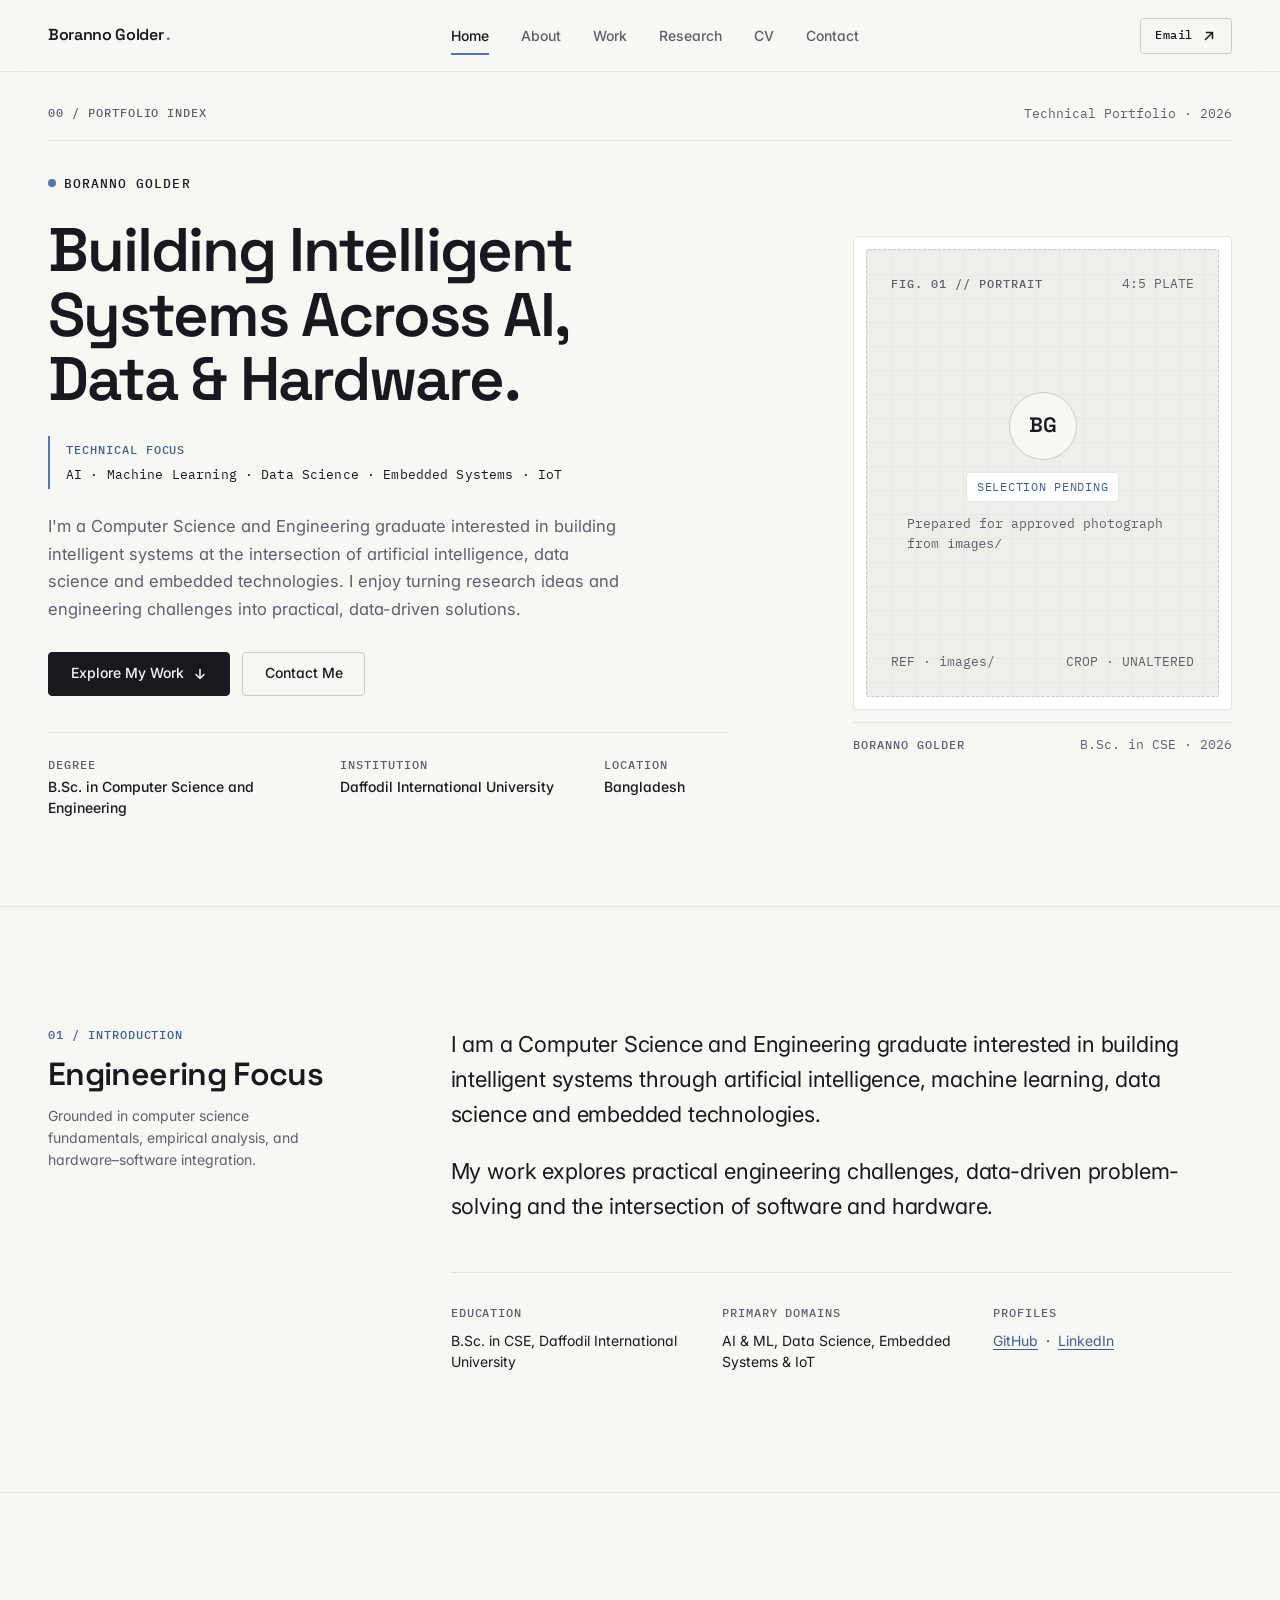
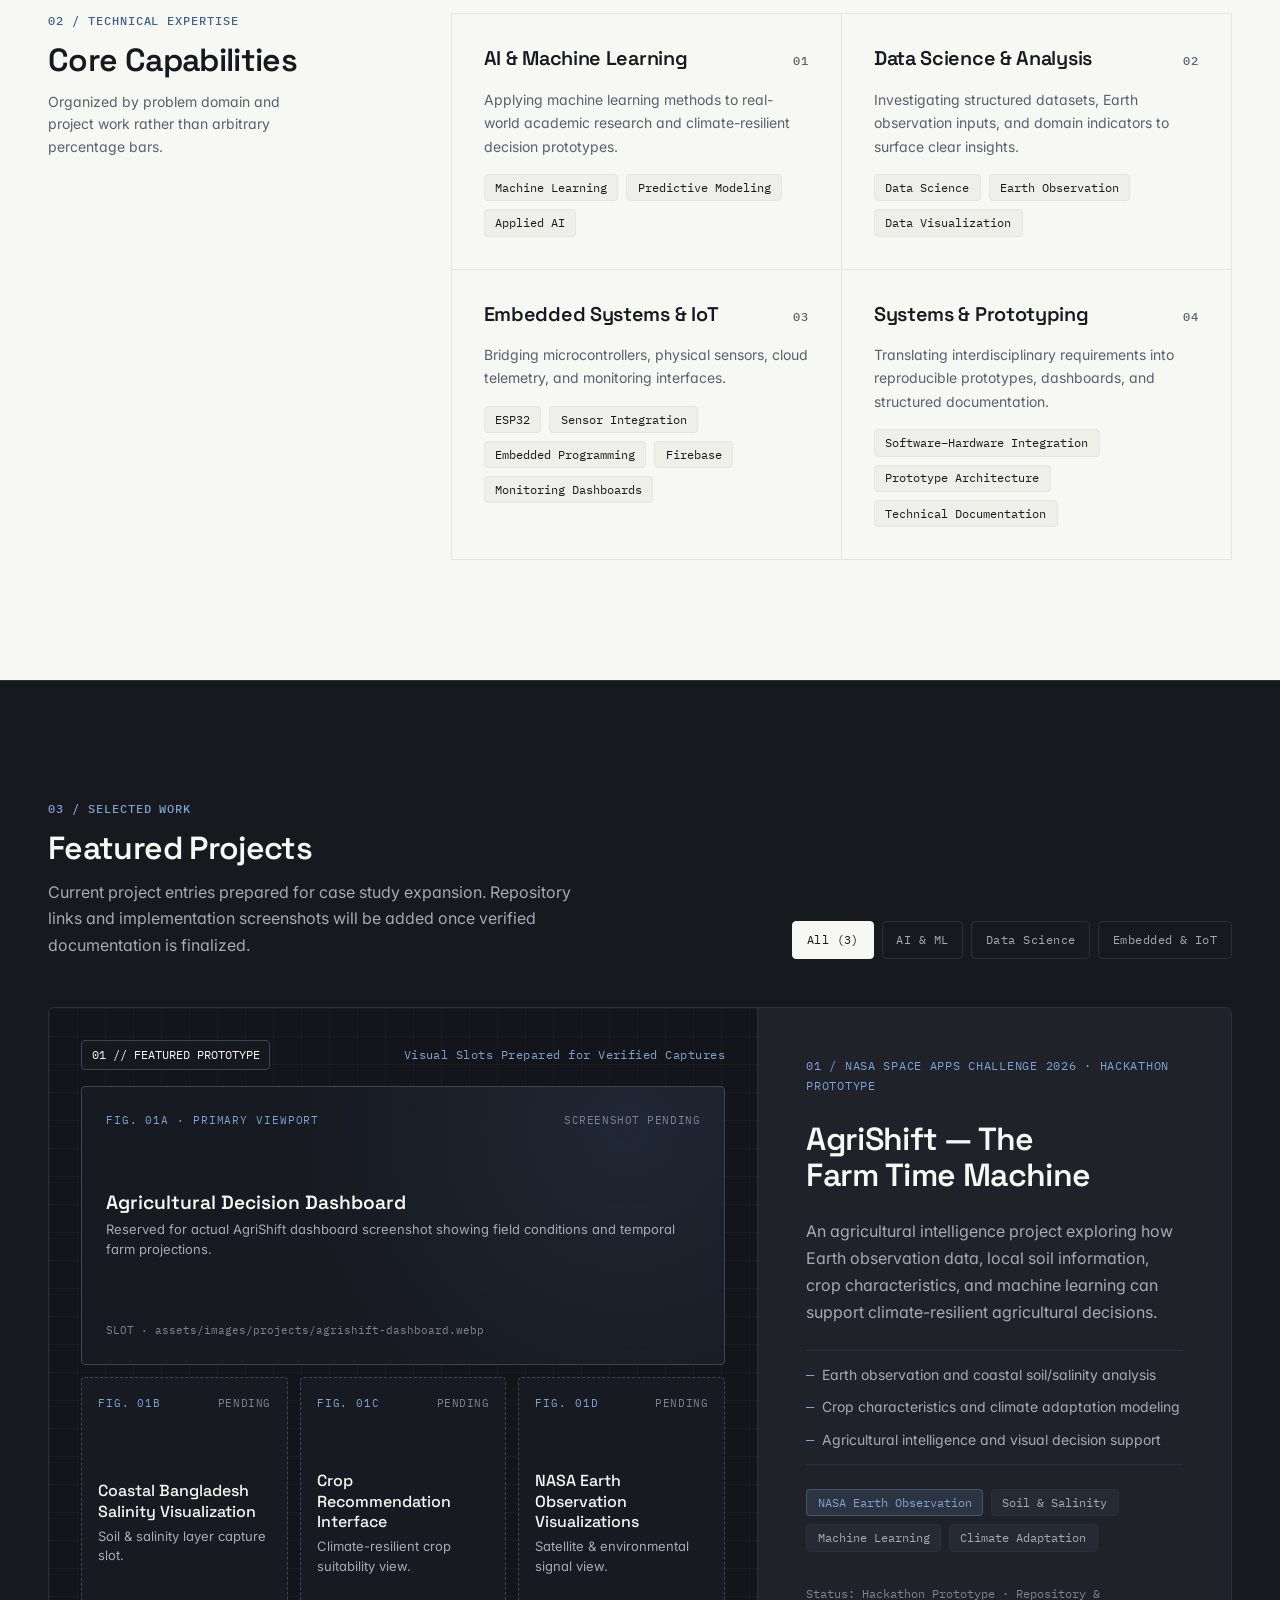
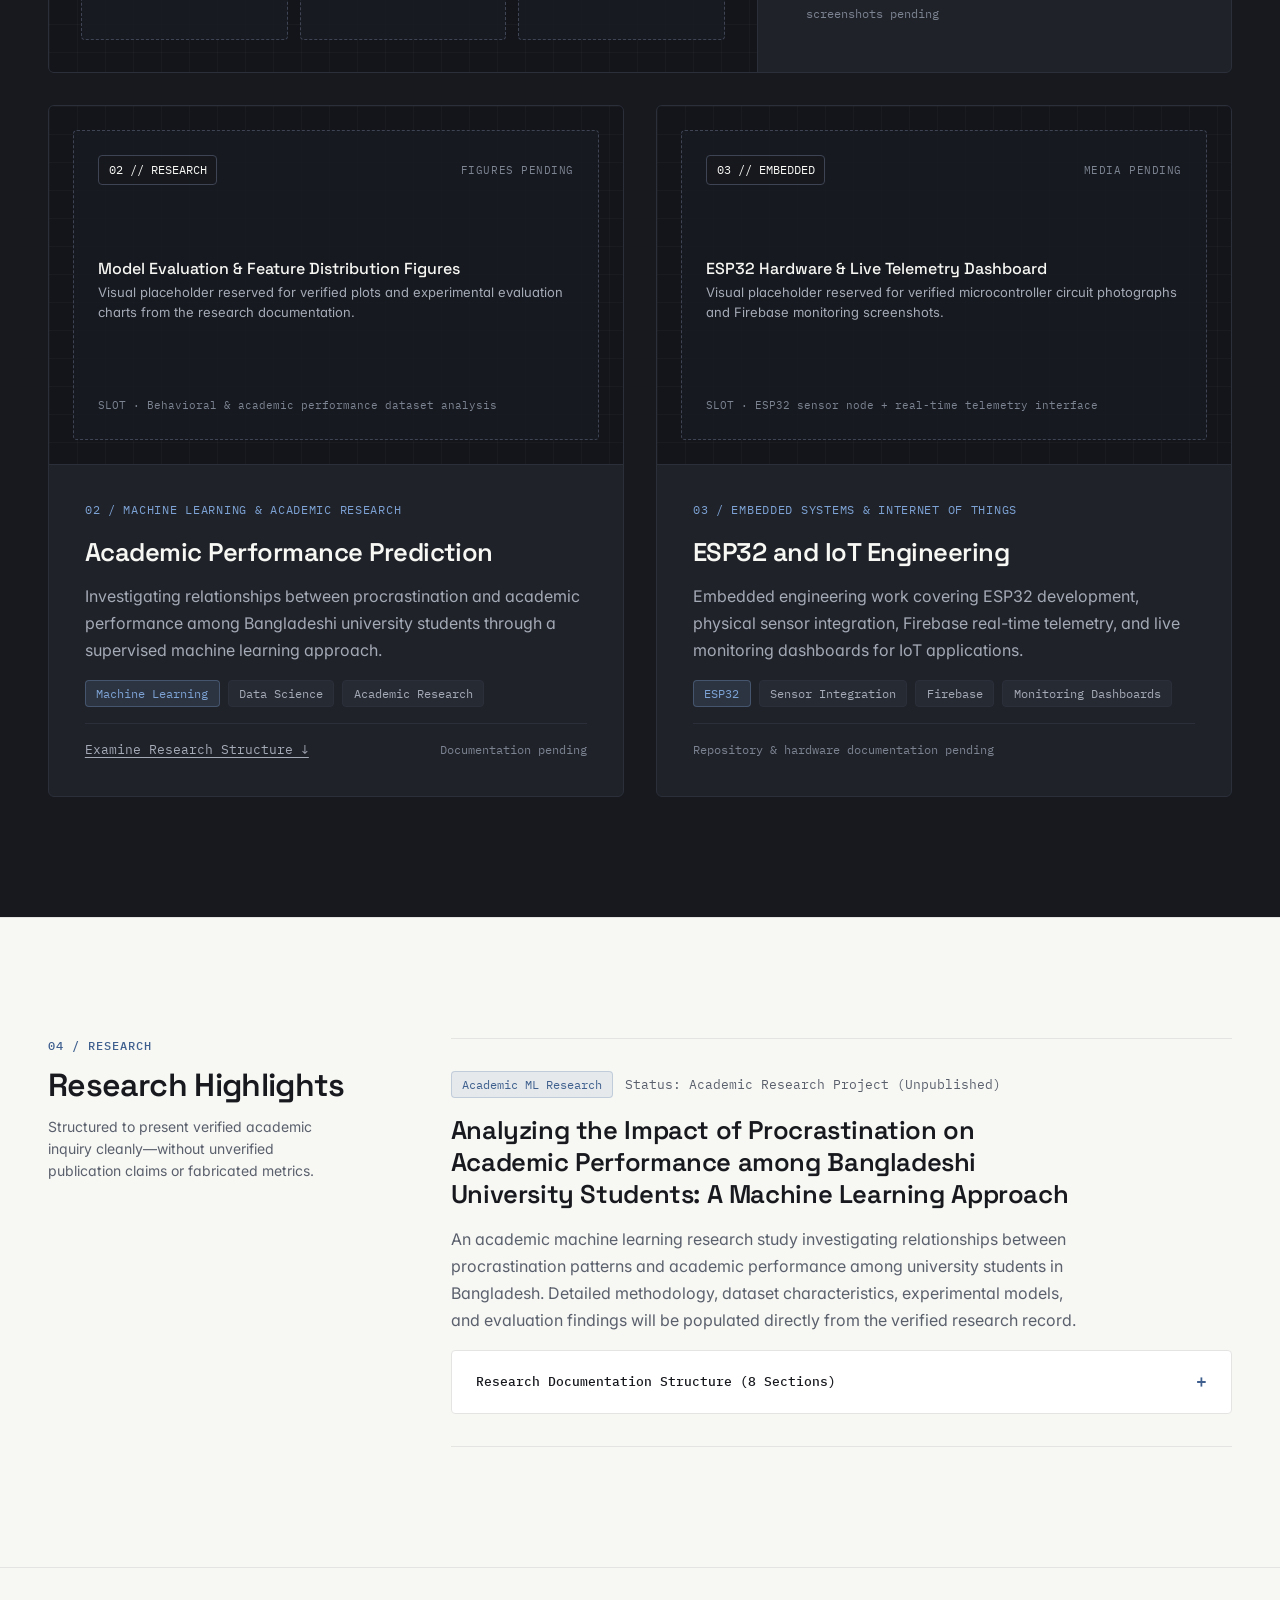
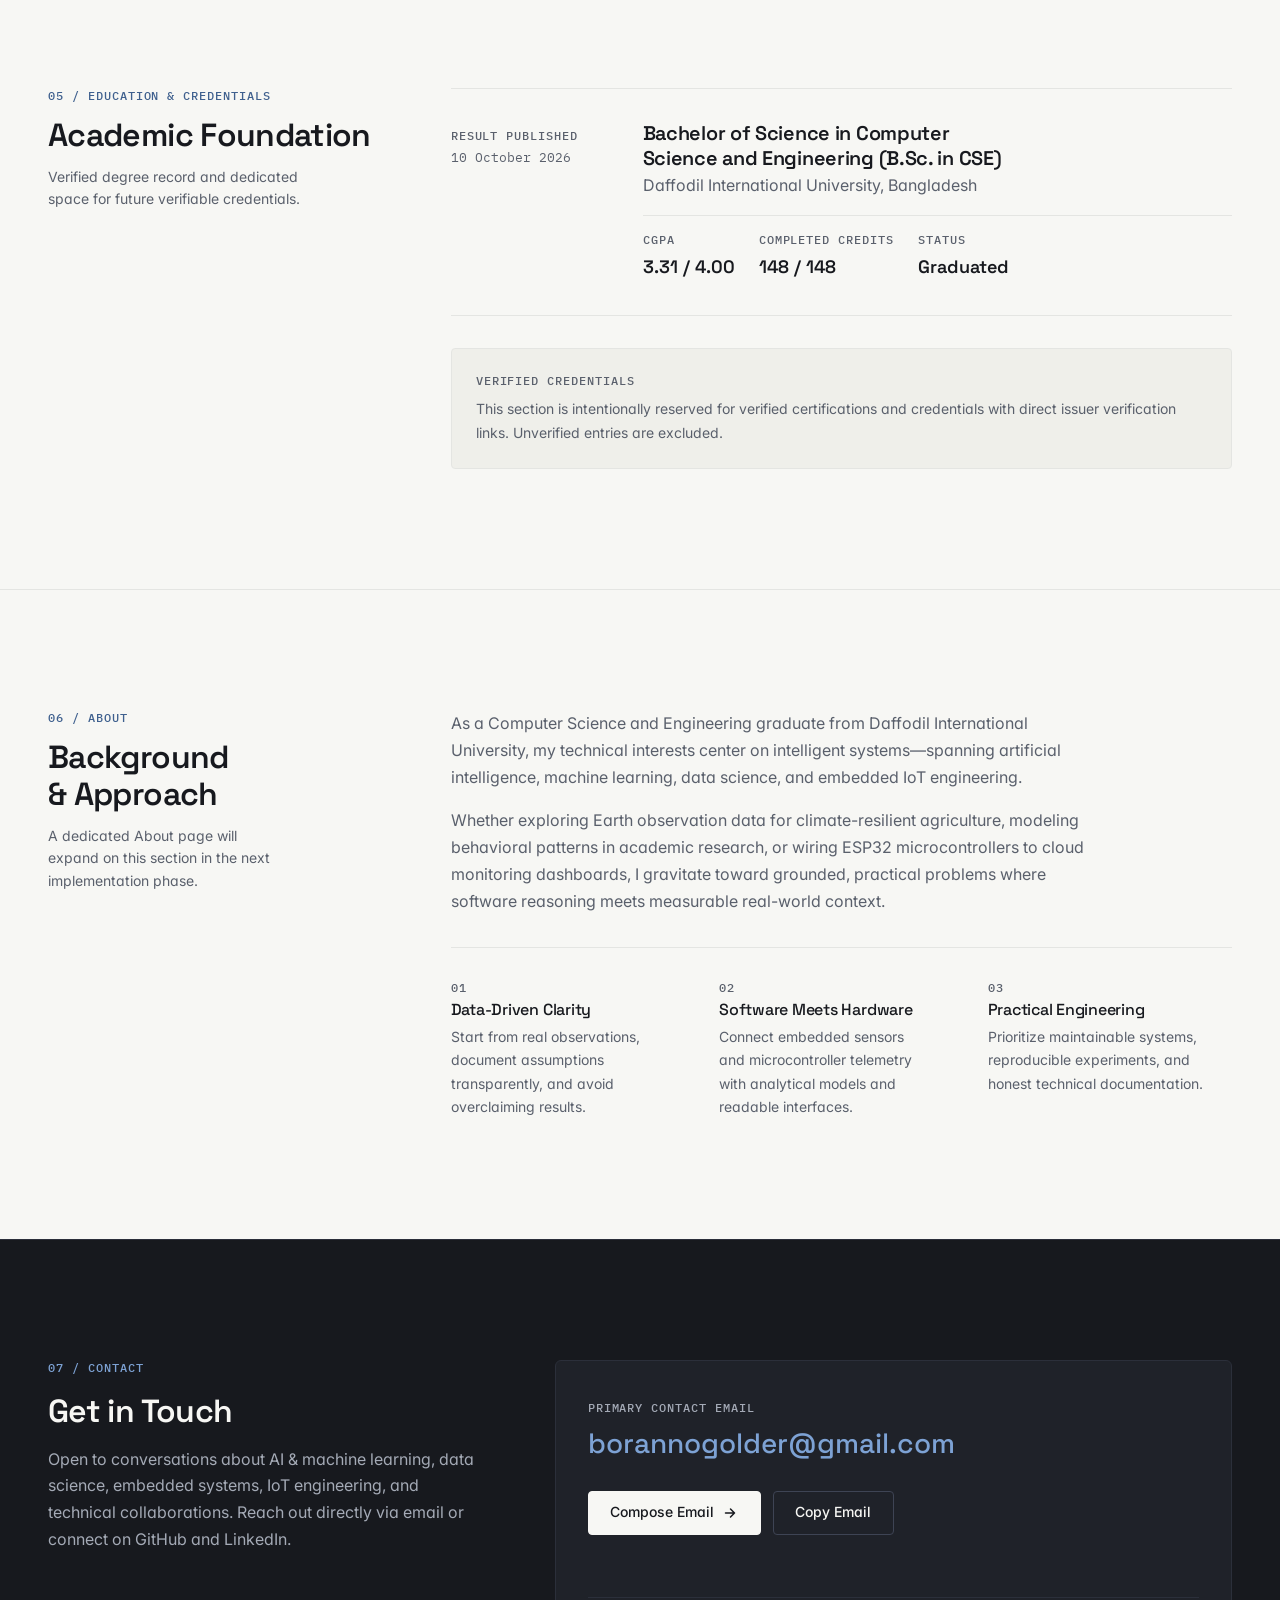
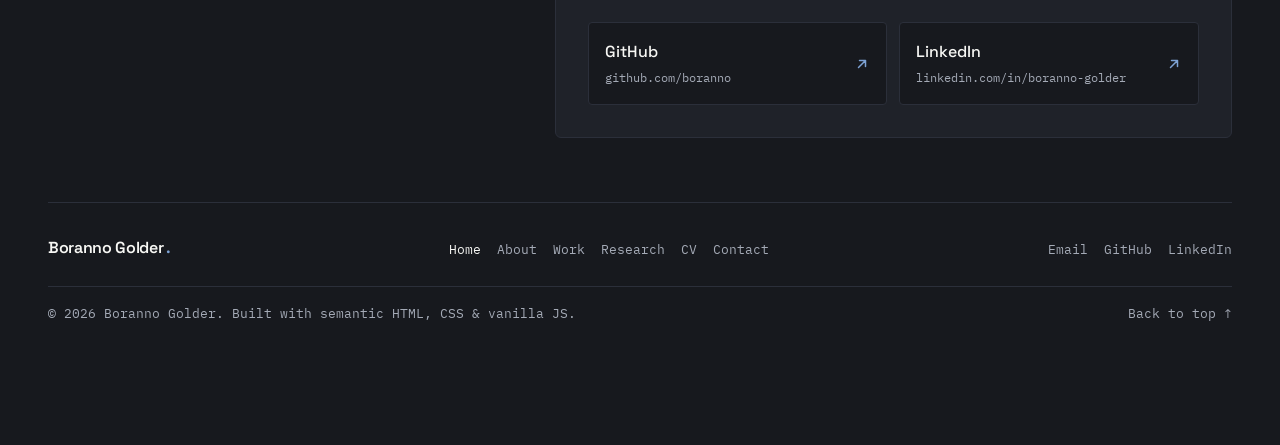
==== commit ff1dcea1: "Some Edit" ====
--- a/index.html
+++ b/index.html
@@ -61,10 +61,11 @@
       <nav class="primary-nav" aria-label="Primary">
         <ul class="nav-list">
           <li><a class="nav-link is-active" href="./index.html" aria-current="page">Home</a></li>
-          <li><a class="nav-link" href="about/index.html">About</a></li>
-          <li><a class="nav-link" href="work/index.html">Work</a></li>
-          <li><a class="nav-link" href="research/index.html">Research</a></li>
-          <li><a class="nav-link" href="contact/index.html">Contact</a></li>
+          <li><a class="nav-link" href="./about/index.html">About</a></li>
+          <li><a class="nav-link" href="./work/index.html">Work</a></li>
+          <li><a class="nav-link" href="./research/index.html">Research</a></li>
+          <li><a class="nav-link" href="./cv/index.html">CV</a></li>
+          <li><a class="nav-link" href="./contact/index.html">Contact</a></li>
         </ul>
       </nav>
 
@@ -106,27 +107,33 @@
           </a>
         </li>
         <li class="mobile-nav-item">
-          <a class="mobile-nav-link" href="about/index.html">
+          <a class="mobile-nav-link" href="./about/index.html">
             <span>About</span>
             <span class="mono-label">01 / ABOUT</span>
           </a>
         </li>
         <li class="mobile-nav-item">
-          <a class="mobile-nav-link" href="work/index.html">
+          <a class="mobile-nav-link" href="./work/index.html">
             <span>Work</span>
             <span class="mono-label">02 / WORK</span>
           </a>
         </li>
         <li class="mobile-nav-item">
-          <a class="mobile-nav-link" href="research/index.html">
+          <a class="mobile-nav-link" href="./research/index.html">
             <span>Research</span>
             <span class="mono-label">03 / RESEARCH</span>
           </a>
         </li>
         <li class="mobile-nav-item">
-          <a class="mobile-nav-link" href="contact/index.html">
+          <a class="mobile-nav-link" href="./cv/index.html">
+            <span>CV</span>
+            <span class="mono-label">04 / CV</span>
+          </a>
+        </li>
+        <li class="mobile-nav-item">
+          <a class="mobile-nav-link" href="./contact/index.html">
             <span>Contact</span>
-            <span class="mono-label">04 / CONTACT</span>
+            <span class="mono-label">05 / CONTACT</span>
           </a>
         </li>
       </ul>
@@ -244,7 +251,7 @@
           <span class="mono-label rail-index">01 / INTRODUCTION</span>
           <h2 id="overview-heading">Engineering Focus</h2>
           <p class="rail-note">
-            Grounded in computer science fundamentals, empirical analysis, and hardware-software integration.
+            Grounded in computer science fundamentals, empirical analysis, and hardware–software integration.
           </p>
         </div>
 
@@ -252,8 +259,11 @@
           <p class="intro-statement">
             I am a Computer Science and Engineering graduate interested in building intelligent
             systems through artificial intelligence, machine learning, data science and embedded
-            technologies. My work explores practical engineering challenges, data-driven
-            problem-solving and the intersection of software and hardware.
+            technologies.
+          </p>
+          <p class="intro-statement">
+            My work explores practical engineering challenges, data-driven problem-solving and the
+            intersection of software and hardware.
           </p>
 
           <div class="intro-meta-strip">
@@ -860,10 +870,11 @@
             <nav aria-label="Footer navigation">
               <ul class="footer-nav">
                 <li><a class="footer-link" href="./index.html" aria-current="page">Home</a></li>
-                <li><a class="footer-link" href="about/index.html">About</a></li>
-                <li><a class="footer-link" href="work/index.html">Work</a></li>
-                <li><a class="footer-link" href="research/index.html">Research</a></li>
-                <li><a class="footer-link" href="contact/index.html">Contact</a></li>
+                <li><a class="footer-link" href="./about/index.html">About</a></li>
+                <li><a class="footer-link" href="./work/index.html">Work</a></li>
+                <li><a class="footer-link" href="./research/index.html">Research</a></li>
+                <li><a class="footer-link" href="./cv/index.html">CV</a></li>
+                <li><a class="footer-link" href="./contact/index.html">Contact</a></li>
               </ul>
             </nav>
 
@@ -885,6 +896,7 @@
     </section>
   </main>
 
+  <script src="./assets/js/shell-loader.js"></script>
   <script type="module" src="assets/js/main.js"></script>
 </body>
 </html>
--- a/assets/css/tokens.css
+++ b/assets/css/tokens.css
@@ -45,16 +45,29 @@
   --font-body: 'Inter', system-ui, -apple-system, 'Segoe UI', sans-serif;
   --font-mono: 'IBM Plex Mono', ui-monospace, SFMono-Regular, Menlo, Consolas, monospace;
 
-  /* Fluid Type Scale */
-  --text-display: clamp(2.35rem, 4.8vw, 4.25rem);
-  --text-page-title: clamp(2rem, 3.8vw, 3.125rem);
-  --text-h2: clamp(1.625rem, 2.6vw, 2.25rem);
-  --text-h3: clamp(1.2rem, 1.6vw, 1.45rem);
-  --text-lead: clamp(1.0625rem, 1.25vw, 1.25rem);
+  /* Fluid Type Scale (Unified Editorial Hierarchy) */
+  --text-display: clamp(2.25rem, 4.8vw, 4.15rem);
+  --text-page-title: clamp(2.05rem, 4.2vw, 3.65rem);
+  --text-h2: clamp(1.55rem, 2.5vw, 2.15rem);
+  --text-h3: clamp(1.15rem, 1.55vw, 1.4rem);
+  --text-h4: 1.0625rem;
+  --text-statement: clamp(1.2rem, 1.9vw, 1.55rem);
+  --text-lead: clamp(1.03125rem, 1.2vw, 1.1875rem);
   --text-body: 1rem;
   --text-sm: 0.875rem;
   --text-mono-meta: 0.8125rem;
   --text-mono-label: 0.75rem;
+
+  /* Line Heights & Reading Measures */
+  --leading-display: 1.05;
+  --leading-heading: 1.15;
+  --leading-subheading: 1.28;
+  --leading-statement: 1.42;
+  --leading-lead: 1.68;
+  --leading-body: 1.68;
+  --measure-statement: 46ch;
+  --measure-lead: 58ch;
+  --measure-prose: 62ch;
 
   /* Spacing Scale (8px baseline) */
   --space-1: 0.25rem;  /* 4px */
--- a/assets/css/base.css
+++ b/assets/css/base.css
@@ -23,7 +23,8 @@
   color: var(--text-primary);
   font-family: var(--font-body);
   font-size: var(--text-body);
-  line-height: 1.65;
+  line-height: var(--leading-body);
+  text-align: left;
   font-feature-settings: 'cv02', 'cv03', 'cv04', 'cv11';
   -webkit-font-smoothing: antialiased;
   -moz-osx-font-smoothing: grayscale;
@@ -56,30 +57,43 @@
   font-family: var(--font-heading);
   font-weight: 600;
   color: var(--text-primary);
+  text-align: left;
+  text-wrap: balance;
+  hyphens: none;
+  -webkit-hyphens: none;
 }
 
 h1 {
   font-size: var(--text-display);
-  line-height: 1.05;
+  line-height: var(--leading-display);
   letter-spacing: -0.03em;
 }
 
 h2 {
   font-size: var(--text-h2);
-  line-height: 1.15;
+  line-height: var(--leading-heading);
   letter-spacing: -0.02em;
 }
 
 h3 {
   font-size: var(--text-h3);
-  font-weight: 500;
-  line-height: 1.25;
+  font-weight: 600;
+  line-height: var(--leading-subheading);
   letter-spacing: -0.015em;
 }
 
+h4 {
+  font-size: var(--text-h4);
+  font-weight: 600;
+  line-height: 1.35;
+  letter-spacing: -0.01em;
+}
+
 p {
   margin: 0;
   color: var(--text-secondary-accessible);
+  text-align: left;
+  text-wrap: pretty;
 }
 
 p + p {
@@ -98,7 +112,10 @@
 }
 
 ul,
-ol {
+ol,
+dl,
+dt,
+dd {
   margin: 0;
   padding: 0;
 }
--- a/assets/css/layout.css
+++ b/assets/css/layout.css
@@ -80,8 +80,9 @@
 
 .rail-note {
   font-size: var(--text-sm);
+  line-height: 1.6;
   color: var(--text-secondary-accessible);
-  max-width: 30ch;
+  max-width: 32ch;
 }
 
 .band--dark .rail-note {
@@ -116,6 +117,9 @@
    ========================================================================== */
 
 [data-site-header] {
+  position: sticky;
+  top: 0;
+  z-index: 100;
   min-height: var(--nav-height);
 }
 
--- a/assets/css/pages/home.css
+++ b/assets/css/pages/home.css
@@ -55,9 +55,9 @@
 }
 
 .hero-title {
-  font-size: clamp(2.5rem, 5.1vw, 4.4rem);
-  line-height: 1.04;
-  letter-spacing: -0.035em;
+  font-size: var(--text-display);
+  line-height: var(--leading-display);
+  letter-spacing: -0.032em;
   max-width: 16ch;
 }
 
@@ -124,8 +124,8 @@
 
 .hero-lead {
   font-size: var(--text-lead);
-  line-height: 1.7;
-  max-width: 58ch;
+  line-height: var(--leading-lead);
+  max-width: var(--measure-lead);
   color: var(--text-secondary-accessible);
 }
 
@@ -206,13 +206,18 @@
 
 /* 02. Professional Introduction */
 .intro-statement {
-  font-family: var(--font-heading);
-  font-size: clamp(1.35rem, 2.3vw, 1.95rem);
-  font-weight: 500;
-  line-height: 1.38;
-  letter-spacing: -0.015em;
-  color: var(--text-primary);
-  max-width: 44ch;
+  font-family: var(--font-body);
+  font-size: clamp(1.0625rem, 0.85rem + 0.65vw, 1.375rem);
+  font-weight: 400;
+  line-height: 1.6;
+  letter-spacing: -0.008em;
+  color: var(--text-primary);
+  text-align: left;
+  max-width: 54ch;
+}
+
+.intro-statement + .intro-statement {
+  margin-top: 1.375rem; /* 22px */
 }
 
 .intro-meta-strip {
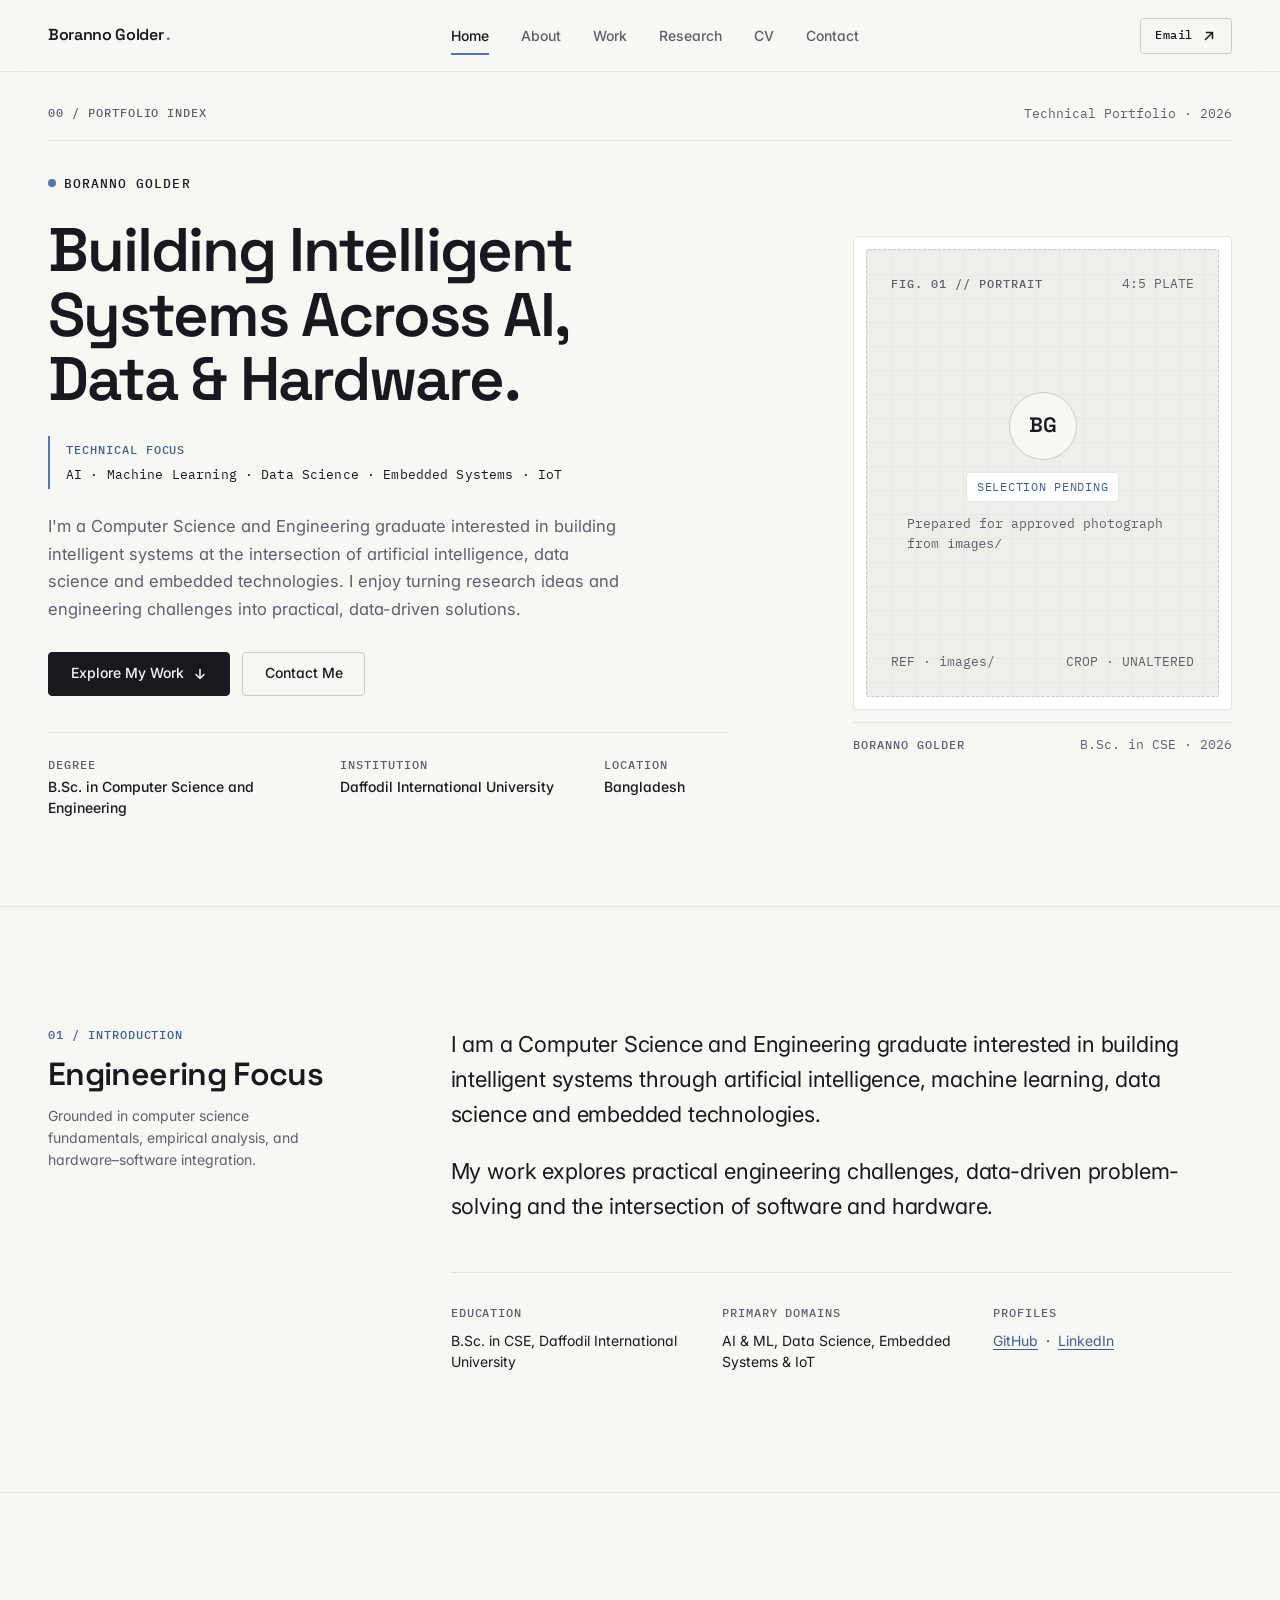
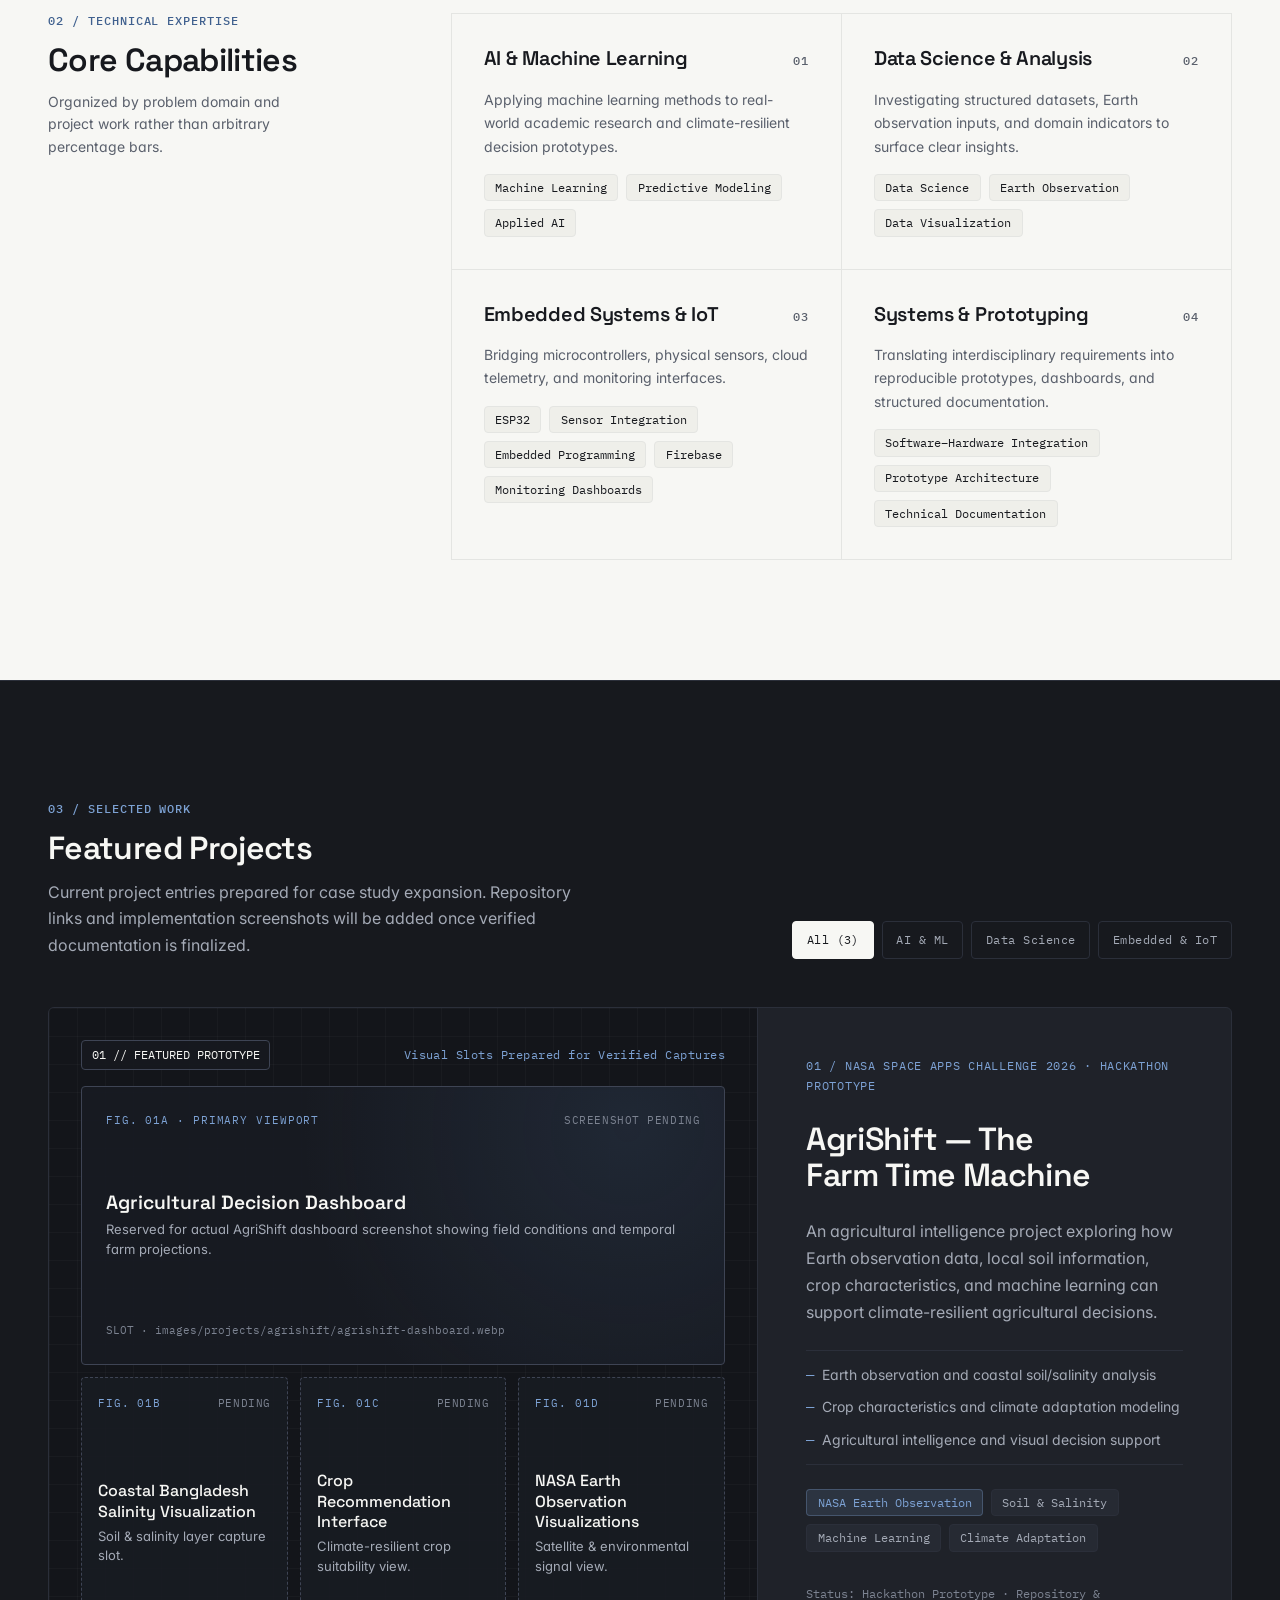
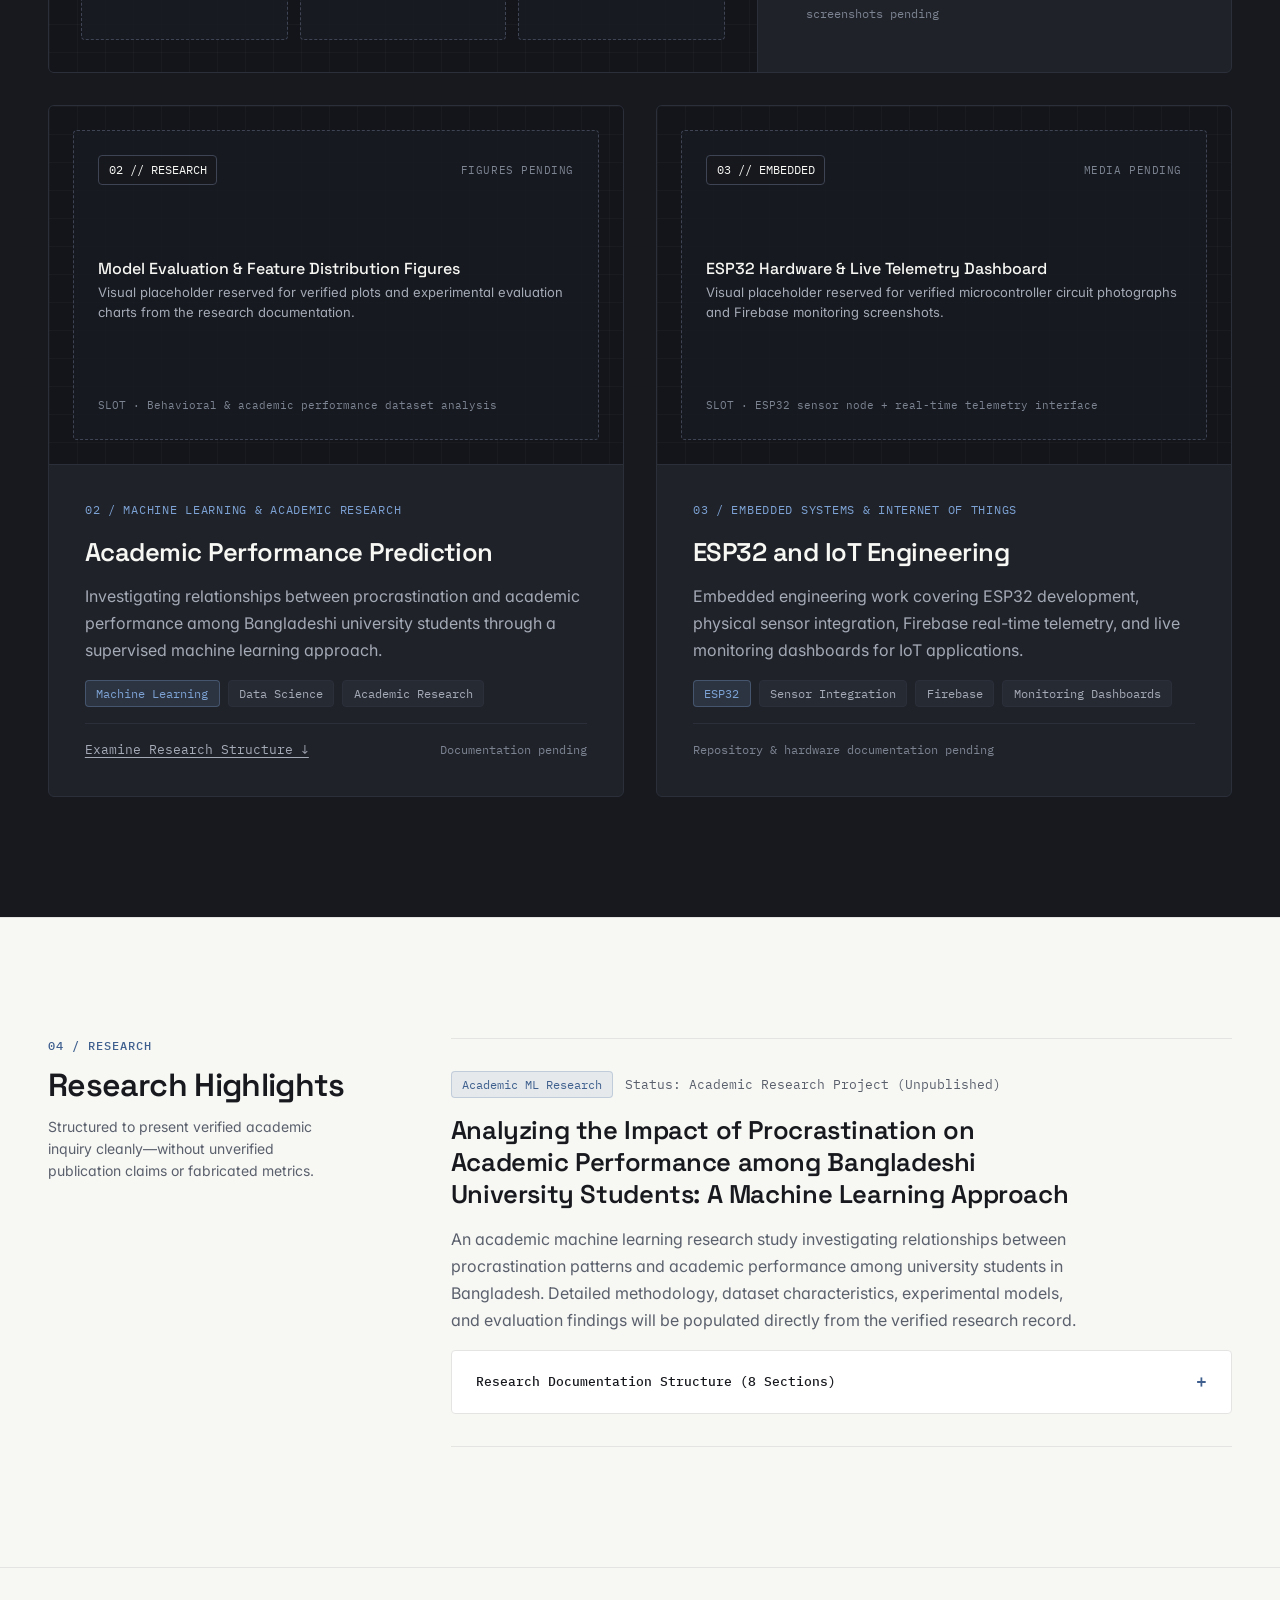
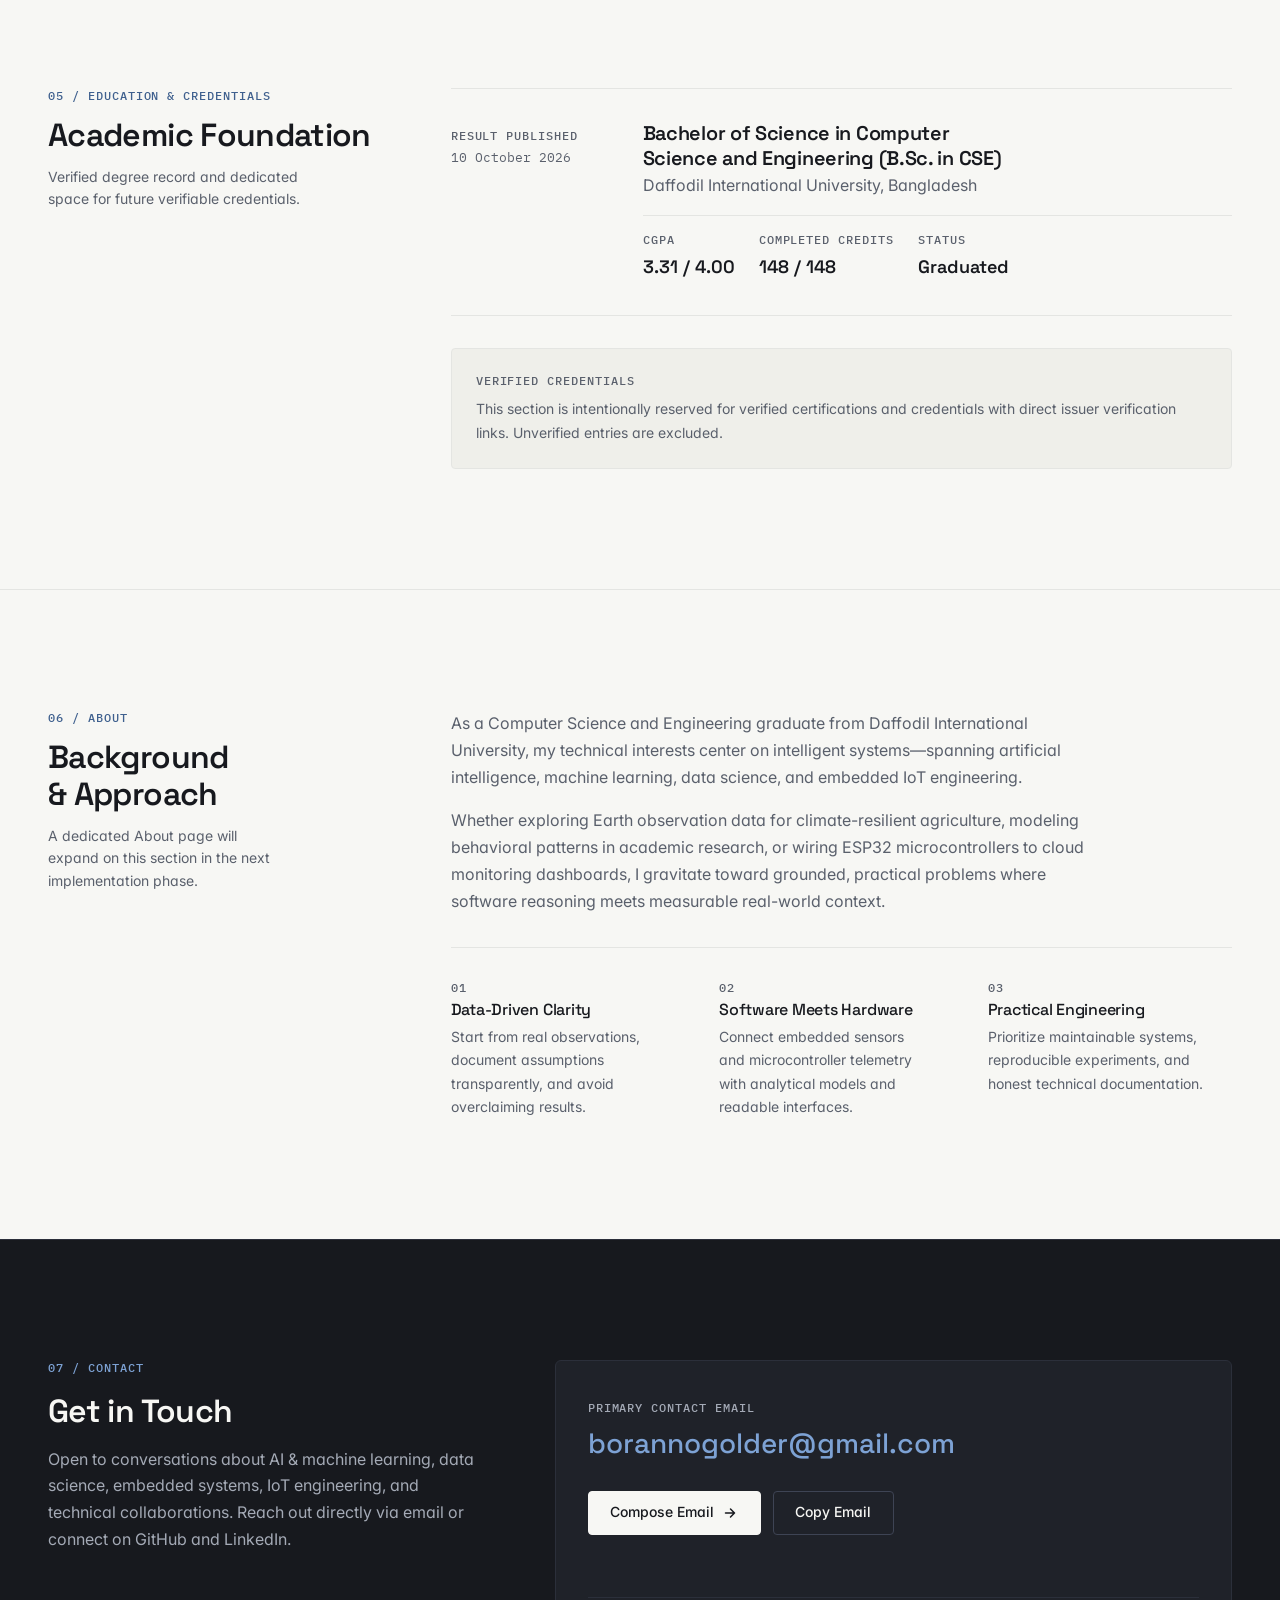
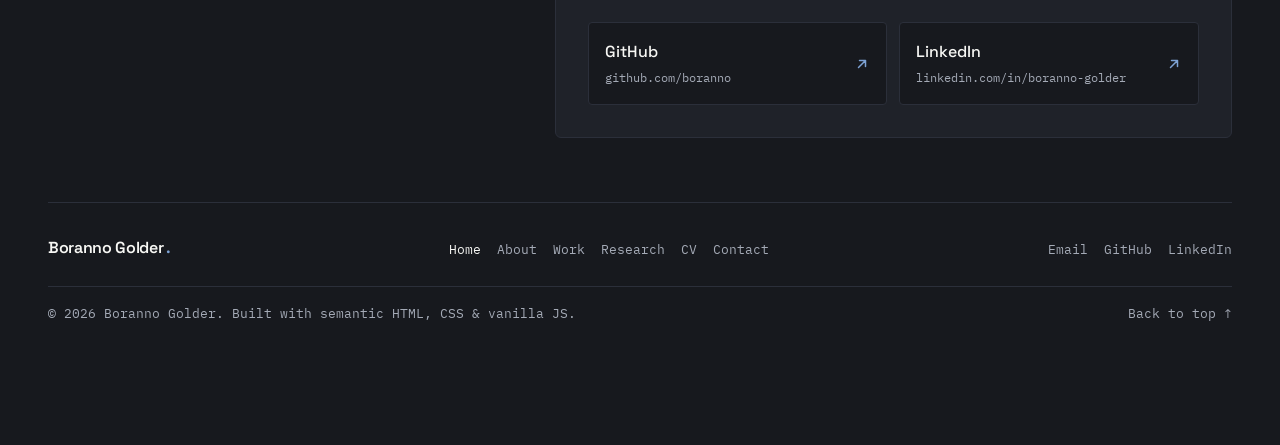
==== commit 0e21ef97: "Project clear Stractured" ====
--- a/index.html
+++ b/index.html
@@ -412,7 +412,7 @@
           >
             <!--
               AGRISHIFT IMAGE-LED VISUAL STORYBOARD
-              Replace any .visual-slot content with <img src="assets/images/projects/..." alt="...">
+              Replace any .visual-slot content with <img src="images/projects/..." alt="...">
               once verified project screenshots are provided.
             -->
             <div class="project-media project-media--spec project-media--storyboard">
@@ -433,7 +433,7 @@
                       Reserved for actual AgriShift dashboard screenshot showing field conditions and temporal farm projections.
                     </span>
                   </div>
-                  <span class="visual-slot-path">SLOT · assets/images/projects/agrishift-dashboard.webp</span>
+                  <span class="visual-slot-path">SLOT · images/projects/agrishift/agrishift-dashboard.webp</span>
                 </figure>
 
                 <div class="visual-slot-subgrid">
--- a/assets/css/components.css
+++ b/assets/css/components.css
@@ -919,3 +919,339 @@
     grid-template-columns: repeat(2, minmax(0, 1fr));
   }
 }
+
+/* ==========================================================================
+   REUSABLE MEDIA INFRASTRUCTURE & ACCESSIBLE LIGHTBOX (Phase H)
+   Shared across all portfolio pages for future real visual asset integration.
+   ========================================================================== */
+
+.media-figure {
+  margin: 0;
+  display: flex;
+  flex-direction: column;
+  gap: var(--space-3);
+  min-width: 0;
+}
+
+.media-frame {
+  position: relative;
+  width: 100%;
+  overflow: hidden;
+  border-radius: var(--radius-md);
+  border: 1px solid var(--border-default);
+  background-color: var(--bg-subtle);
+}
+
+.band--dark .media-frame {
+  border-color: var(--dark-border);
+  background-color: var(--dark-bg-media);
+}
+
+.media-frame > img,
+.media-frame > picture > img {
+  display: block;
+  width: 100%;
+  height: 100%;
+}
+
+/* A. Project Hero Media (16:9 Cover) */
+.media-hero {
+  width: 100%;
+}
+
+.media-frame--hero {
+  aspect-ratio: 16 / 9;
+}
+
+.media-frame--hero > img,
+.media-frame--hero > picture > img {
+  object-fit: cover;
+}
+
+/* B. Screenshot Gallery & Proportions */
+.media-gallery {
+  display: grid;
+  grid-template-columns: minmax(0, 1fr);
+  gap: var(--space-5);
+}
+
+.media-frame--screen {
+  aspect-ratio: 16 / 10;
+}
+
+.media-frame--screen > img,
+.media-frame--screen > picture > img {
+  object-fit: cover;
+}
+
+.media-frame--square {
+  aspect-ratio: 1 / 1;
+}
+
+.media-frame--square > img,
+.media-frame--square > picture > img {
+  object-fit: cover;
+}
+
+.media-frame--portrait {
+  aspect-ratio: 4 / 5;
+}
+
+.media-frame--portrait > img,
+.media-frame--portrait > picture > img {
+  object-fit: cover;
+}
+
+/* C. Technical Diagram Container (Contain — never crop diagrams) */
+.media-frame--diagram {
+  aspect-ratio: 16 / 10;
+  padding: var(--space-4);
+  background-color: var(--bg-surface);
+}
+
+.band--dark .media-frame--diagram {
+  background-color: var(--dark-bg-surface);
+}
+
+.media-frame--diagram > img,
+.media-frame--diagram > picture > img {
+  object-fit: contain;
+}
+
+/* D. Research Visualization Container (Contain — preserve chart labels) */
+.media-frame--viz {
+  aspect-ratio: 16 / 10;
+  padding: var(--space-4);
+  background-color: var(--bg-surface);
+}
+
+.band--dark .media-frame--viz {
+  background-color: var(--dark-bg-surface);
+}
+
+.media-frame--viz > img,
+.media-frame--viz > picture > img {
+  object-fit: contain;
+}
+
+/* E. Hardware Photography Gallery & Schematics */
+.media-hardware-gallery {
+  display: grid;
+  grid-template-columns: minmax(0, 1fr);
+  gap: var(--space-5);
+}
+
+.media-frame--hardware {
+  aspect-ratio: 4 / 3;
+}
+
+.media-frame--hardware > img,
+.media-frame--hardware > picture > img {
+  object-fit: cover;
+}
+
+.media-frame--schematic {
+  aspect-ratio: 16 / 10;
+  padding: var(--space-4);
+  background-color: var(--bg-surface);
+}
+
+.band--dark .media-frame--schematic {
+  background-color: var(--dark-bg-surface);
+}
+
+.media-frame--schematic > img,
+.media-frame--schematic > picture > img {
+  object-fit: contain;
+}
+
+/* Unified Media Caption */
+.media-caption {
+  display: flex;
+  flex-wrap: wrap;
+  justify-content: space-between;
+  align-items: baseline;
+  gap: var(--space-2) var(--space-4);
+  padding-top: var(--space-2);
+  border-top: 1px solid var(--border-default);
+}
+
+.band--dark .media-caption {
+  border-top-color: var(--dark-border);
+}
+
+/* Intentional Editorial Placeholder State */
+.media-placeholder {
+  width: 100%;
+  height: 100%;
+  min-height: 220px;
+  padding: var(--space-5);
+  display: flex;
+  flex-direction: column;
+  justify-content: space-between;
+  gap: var(--space-4);
+  background-image:
+    linear-gradient(to right, rgba(23, 25, 30, 0.04) 1px, transparent 1px),
+    linear-gradient(to bottom, rgba(23, 25, 30, 0.04) 1px, transparent 1px);
+  background-size: 24px 24px;
+}
+
+.band--dark .media-placeholder {
+  background-image:
+    linear-gradient(to right, rgba(247, 247, 244, 0.04) 1px, transparent 1px),
+    linear-gradient(to bottom, rgba(247, 247, 244, 0.04) 1px, transparent 1px);
+}
+
+.media-placeholder-head {
+  display: flex;
+  flex-wrap: wrap;
+  justify-content: space-between;
+  align-items: center;
+  gap: var(--space-2);
+}
+
+.media-placeholder-body {
+  display: flex;
+  flex-direction: column;
+  gap: var(--space-2);
+  max-width: 48ch;
+}
+
+.media-placeholder-label {
+  font-family: var(--font-mono);
+  font-size: var(--text-mono-meta);
+  font-weight: 500;
+  color: var(--text-primary);
+}
+
+.band--dark .media-placeholder-label {
+  color: var(--dark-text-primary);
+}
+
+.media-placeholder-note {
+  font-size: var(--text-sm);
+  line-height: 1.6;
+  color: var(--text-secondary-accessible);
+}
+
+.band--dark .media-placeholder-note {
+  color: var(--dark-text-secondary);
+}
+
+/* Lightbox Trigger Affordance */
+.is-lightbox-trigger {
+  cursor: zoom-in;
+  transition: border-color var(--duration-fast) ease;
+}
+
+.is-lightbox-trigger:hover {
+  border-color: var(--accent);
+}
+
+.band--dark .is-lightbox-trigger:hover {
+  border-color: var(--dark-accent);
+}
+
+/* Accessible Lightbox Overlay */
+html.lightbox-open {
+  overflow: hidden;
+}
+
+.media-lightbox {
+  position: fixed;
+  inset: 0;
+  z-index: 1000;
+  display: flex;
+  align-items: center;
+  justify-content: center;
+  padding: var(--space-5);
+}
+
+.media-lightbox[hidden] {
+  display: none;
+}
+
+.media-lightbox-backdrop {
+  position: absolute;
+  inset: 0;
+  background-color: rgba(15, 17, 21, 0.88);
+  backdrop-filter: blur(6px);
+  -webkit-backdrop-filter: blur(6px);
+}
+
+.media-lightbox-dialog {
+  position: relative;
+  z-index: 1;
+  width: min(1120px, 100%);
+  max-height: 90vh;
+  display: flex;
+  flex-direction: column;
+  gap: var(--space-3);
+}
+
+.media-lightbox-close {
+  align-self: flex-end;
+  display: inline-flex;
+  align-items: center;
+  justify-content: center;
+  width: 44px;
+  height: 44px;
+  border-radius: var(--radius-sm);
+  border: 1px solid var(--dark-border-strong);
+  background-color: var(--dark-bg-surface);
+  color: var(--dark-text-primary);
+  cursor: pointer;
+  transition: background-color var(--duration-fast) ease, border-color var(--duration-fast) ease;
+}
+
+.media-lightbox-close:hover {
+  background-color: var(--dark-bg-elevated);
+  border-color: var(--dark-accent);
+}
+
+.media-lightbox-figure {
+  margin: 0;
+  display: flex;
+  flex-direction: column;
+  gap: var(--space-3);
+  align-items: center;
+}
+
+.media-lightbox-img {
+  max-width: 100%;
+  max-height: 76vh;
+  width: auto;
+  height: auto;
+  object-fit: contain;
+  border-radius: var(--radius-md);
+  border: 1px solid var(--dark-border);
+  background-color: var(--dark-bg-media);
+}
+
+.media-lightbox-caption {
+  font-family: var(--font-mono);
+  font-size: var(--text-mono-meta);
+  color: var(--dark-text-secondary);
+  text-align: center;
+  max-width: 68ch;
+}
+
+@media (min-width: 768px) {
+  .media-gallery,
+  .media-hardware-gallery {
+    grid-template-columns: repeat(2, minmax(0, 1fr));
+  }
+}
+
+@media (min-width: 1024px) {
+  .media-gallery--3 {
+    grid-template-columns: repeat(3, minmax(0, 1fr));
+  }
+}
+
+@media (prefers-reduced-motion: reduce) {
+  .is-lightbox-trigger,
+  .media-lightbox-close {
+    transition: none;
+  }
+}
